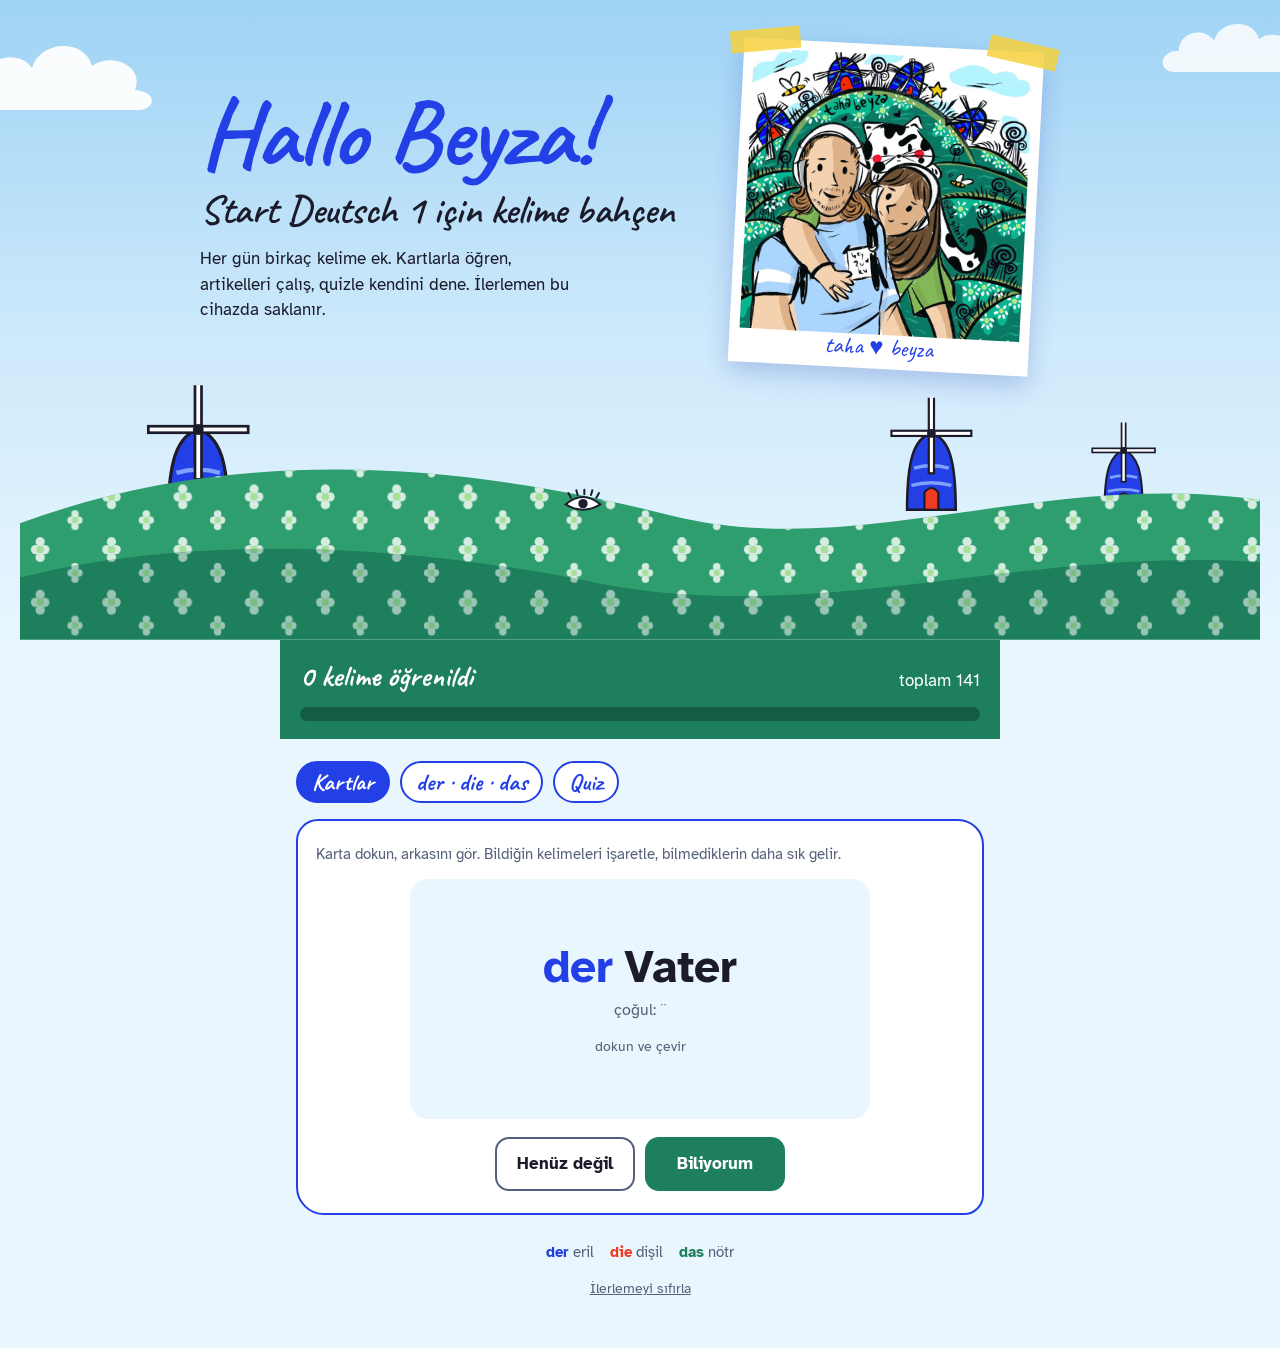
==== beyza-a1.html @ fa921d6c "İlk sürüm" ====
<!DOCTYPE html>
<html lang="tr">
<head>
<meta charset="utf-8">
<meta name="viewport" content="width=device-width, initial-scale=1, viewport-fit=cover">
<title>Beyza'nın A1 Bahçesi</title>
<link rel="preconnect" href="https://fonts.googleapis.com">
<link rel="preconnect" href="https://fonts.gstatic.com" crossorigin>
<link href="https://fonts.googleapis.com/css2?family=Caveat:wght@600;700&family=Atkinson+Hyperlegible:wght@400;700&display=swap" rel="stylesheet">
<style>
:root{
  --cobalt:#2340E6; --cobalt-deep:#1A2FB0; --sky:#CFEAFB; --sky-soft:#EAF6FD;
  --meadow:#1E7F5C; --meadow-dark:#145C42; --mint:#9FE0BC;
  --sun:#F7D23E; --poppy:#EE3B24; --paper:#FFFFFF; --ink:#1B1B2B; --muted:#55607A;
  --der:var(--cobalt); --die:var(--poppy); --das:var(--meadow);
  --hand:"Caveat","Comic Sans MS",cursive;
  --body:"Atkinson Hyperlegible",system-ui,-apple-system,"Segoe UI",sans-serif;
  box-sizing:border-box;
  padding-top:env(safe-area-inset-top,0px);
  padding-bottom:env(safe-area-inset-bottom,0px);
}
@media (prefers-color-scheme: dark){
  :root:not([data-theme="light"]){
    --paper:#141A33; --ink:#F1F3FF; --muted:#A9B2D6; --sky:#24306B; --sky-soft:#1A2350;
    --der:#7C90FF; --die:#FF7A63; --das:#4CC796;
  }
}
:root[data-theme="dark"]{
  --paper:#141A33; --ink:#F1F3FF; --muted:#A9B2D6; --sky:#24306B; --sky-soft:#1A2350;
  --der:#7C90FF; --die:#FF7A63; --das:#4CC796;
}
*,*::before,*::after{box-sizing:inherit}
html{scroll-padding-top:env(safe-area-inset-top,0px)}
body{margin:0;background:var(--sky-soft);color:var(--ink);font-family:var(--body);font-size:17px;line-height:1.5}
button{font:inherit;cursor:pointer}
:focus-visible{outline:3px solid var(--sun);outline-offset:3px;border-radius:8px}

/* ---------- Hero ---------- */
.hero{position:relative;overflow:hidden;background:linear-gradient(180deg,#9FD3F5 0%,var(--sky) 55%,#E8F6FF 100%);padding:28px 20px 0;color:#1B1B2B}
.hero-inner{max-width:880px;margin:0 auto;display:grid;grid-template-columns:1fr;gap:18px;align-items:center;position:relative;z-index:2}
@media (min-width:760px){.hero-inner{grid-template-columns:1.1fr .9fr}}
.hello{font-family:var(--hand);font-weight:700;font-size:clamp(56px,13vw,96px);line-height:.9;margin:0;color:var(--cobalt);letter-spacing:-.5px}
.hello small{display:block;font-size:.42em;color:#1B1B2B;font-weight:600;margin-top:10px;line-height:1.1}
.hero p{max-width:34ch;margin:14px 0 0;font-size:17px}
.frame{position:relative;justify-self:center;width:min(300px,78vw);transform:rotate(3deg);background:#fff;padding:10px 10px 34px;box-shadow:0 10px 24px rgba(26,47,176,.22)}
.frame img{display:block;width:100%;height:auto}
.frame figcaption{position:absolute;left:0;right:0;bottom:4px;text-align:center;font-family:var(--hand);font-size:24px;color:var(--cobalt)}
.tape{position:absolute;width:70px;height:22px;background:rgba(247,210,62,.85);top:-10px;transform:rotate(-8deg)}
.tape.l{left:-14px}.tape.r{right:-14px;transform:rotate(10deg)}
.cloud{position:absolute;z-index:1;fill:#fff}
.eye{position:absolute;z-index:1}
.land{display:block;width:100%;height:auto;margin-top:-10px;position:relative;z-index:1}
.sails{transform-box:fill-box;transform-origin:center;animation:spin 14s linear infinite}
@keyframes spin{to{transform:rotate(360deg)}}
@media (prefers-reduced-motion:reduce){.sails{animation:none}.card-inner{transition:none!important}}

/* ---------- Main ---------- */
main{max-width:720px;margin:0 auto;padding:0 16px 48px}
.progress{background:var(--meadow);color:#fff;margin:0 -16px;padding:14px 20px 18px}
.progress-row{max-width:720px;margin:0 auto;display:flex;justify-content:space-between;align-items:baseline;gap:12px}
.progress strong{font-family:var(--hand);font-size:30px;font-weight:700}
.bar{max-width:720px;margin:8px auto 0;height:14px;background:var(--meadow-dark);border-radius:20px;overflow:hidden}
.bar span{display:block;height:100%;width:0;background:repeating-linear-gradient(90deg,var(--mint) 0 14px,#C9F0DA 14px 20px);border-radius:20px;transition:width .5s}

.tabs{display:flex;gap:10px;margin:22px 0 16px;flex-wrap:wrap}
.tab{border:2.5px solid var(--cobalt);background:var(--paper);color:var(--cobalt);padding:6px 14px;border-radius:999px;font-family:var(--hand);font-size:24px;font-weight:700;line-height:1.1}
.tab[aria-selected="true"]{background:var(--cobalt);color:#fff}

.stage{background:var(--paper);border:2.5px solid var(--cobalt);border-radius:22px 26px 20px 28px;padding:22px 18px;position:relative}
.hint{color:var(--muted);margin:0 0 14px;font-size:15px}

/* flashcard */
.card{perspective:1200px;cursor:pointer;margin:0 auto;max-width:460px}
.card-inner{position:relative;min-height:240px;transition:transform .5s;transform-style:preserve-3d}
.card.flipped .card-inner{transform:rotateY(180deg)}
.face{position:absolute;inset:0;backface-visibility:hidden;-webkit-backface-visibility:hidden;border-radius:18px;padding:22px;display:flex;flex-direction:column;justify-content:center;align-items:center;text-align:center;background:var(--sky-soft)}
.back{transform:rotateY(180deg)}
.word{font-size:clamp(34px,9vw,46px);font-weight:700;line-height:1.1;overflow-wrap:anywhere}
.art{display:inline-block;font-weight:700;margin-right:.25em}
.art.der{color:var(--der)}.art.die{color:var(--die)}.art.das{color:var(--das)}
.plural{color:var(--muted);font-size:16px;margin-top:6px}
.tr{font-family:var(--hand);font-size:40px;font-weight:700;color:var(--cobalt);line-height:1}
.ex{margin-top:12px;font-size:17px;max-width:32ch}
.speak{margin-top:14px;border:2px solid var(--cobalt);background:transparent;color:var(--cobalt);border-radius:999px;padding:6px 14px;font-size:15px}
.flip-hint{margin-top:14px;color:var(--muted);font-size:14px}

.actions{display:flex;gap:10px;justify-content:center;margin-top:18px;flex-wrap:wrap}
.btn{border:none;border-radius:14px;padding:12px 20px;font-weight:700;font-size:17px;min-width:140px}
.btn.yes{background:var(--meadow);color:#fff}
.btn.no{background:var(--paper);color:var(--ink);border:2px solid var(--muted)}
.btn.next{background:var(--cobalt);color:#fff}

/* artikel */
.art-word{text-align:center;font-size:clamp(36px,10vw,52px);font-weight:700;margin:18px 0 6px;overflow-wrap:anywhere}
.art-tr{text-align:center;color:var(--muted);margin:0 0 18px}
.art-btns{display:grid;grid-template-columns:repeat(3,1fr);gap:10px;max-width:420px;margin:0 auto}
.art-btn{border:none;border-radius:16px;padding:16px 0;color:#fff;font-family:var(--hand);font-size:34px;font-weight:700;line-height:1}
.art-btn.der{background:var(--cobalt)}.art-btn.die{background:var(--poppy)}.art-btn.das{background:var(--meadow)}
.art-btn[disabled]{opacity:.35;cursor:default}
.art-btn.correct{opacity:1;outline:4px solid var(--sun)}

/* quiz */
.opts{display:grid;gap:10px;max-width:460px;margin:0 auto}
.opt{text-align:left;background:var(--sky-soft);border:2px solid transparent;border-radius:14px;padding:13px 16px;color:var(--ink);font-size:18px}
.opt.right{border-color:var(--meadow);background:#DDF5E8;color:#145C42}
.opt.wrong{border-color:var(--poppy);background:#FDE3DE;color:#8A1E10}

/* cat */
.cat-row{display:flex;align-items:flex-end;gap:10px;justify-content:center;margin-top:16px;min-height:72px}
.cat{width:70px;height:70px;flex:none}
.bubble{background:var(--paper);border:2px solid var(--ink);border-radius:16px 16px 16px 4px;padding:6px 12px;font-family:var(--hand);font-size:24px;font-weight:700;line-height:1.1;max-width:260px}
.streak{position:absolute;top:12px;right:16px;font-family:var(--hand);font-size:22px;color:var(--cobalt);font-weight:700}

.legend{display:flex;gap:16px;justify-content:center;margin-top:26px;font-size:15px;color:var(--muted);flex-wrap:wrap}
.legend b.der{color:var(--der)}.legend b.die{color:var(--die)}.legend b.das{color:var(--das)}
.reset{display:block;margin:14px auto 0;background:none;border:none;color:var(--muted);text-decoration:underline;font-size:14px}
</style>
</head>
<body>

<svg width="0" height="0" style="position:absolute" aria-hidden="true">
  <defs>
    <pattern id="daisies" width="46" height="34" patternUnits="userSpaceOnUse">
      <g fill="#fff"><circle cx="10" cy="10" r="3"/><circle cx="16" cy="10" r="3"/><circle cx="13" cy="5" r="3"/><circle cx="13" cy="15" r="3"/></g>
      <circle cx="13" cy="10" r="2.4" fill="#C5EFA0"/>
      <g fill="#fff"><circle cx="33" cy="25" r="2.4"/><circle cx="38" cy="25" r="2.4"/><circle cx="35.5" cy="21" r="2.4"/><circle cx="35.5" cy="29" r="2.4"/></g>
      <circle cx="35.5" cy="25" r="2" fill="#C5EFA0"/>
    </pattern>
    <symbol id="mill" viewBox="0 0 100 130">
      <path d="M22 128 C22 70 30 46 50 40 C70 46 78 70 78 128 Z" fill="#2340E6" stroke="#1B1B2B" stroke-width="3"/>
      <path d="M30 80 Q50 74 70 80 M27 100 Q50 94 73 100" stroke="#7FA0FF" stroke-width="4" fill="none"/>
      <path d="M42 128 V108 Q50 98 58 108 V128 Z" fill="#EE3B24" stroke="#1B1B2B" stroke-width="2.5"/>
      <g class="sails">
        <rect x="47" y="-6" width="6" height="92" fill="#fff" stroke="#1B1B2B" stroke-width="2.5"/>
        <rect x="4" y="37" width="92" height="6" fill="#fff" stroke="#1B1B2B" stroke-width="2.5"/>
        <circle cx="50" cy="40" r="5" fill="#1B1B2B"/>
      </g>
    </symbol>
    <symbol id="eyeSym" viewBox="0 0 60 36">
      <path d="M4 20 Q30 -2 56 20 Q30 36 4 20Z" fill="#fff" stroke="#1B1B2B" stroke-width="3"/>
      <circle cx="30" cy="19" r="7" fill="#1B1B2B"/>
      <path d="M12 10 L8 3 M22 6 L20 -1 M32 5 V-2 M42 6 L44 -1 M50 10 L54 3" stroke="#1B1B2B" stroke-width="3" stroke-linecap="round"/>
    </symbol>
  </defs>
</svg>

<header class="hero">
  <svg class="cloud" viewBox="0 0 200 90" style="width:200px;top:30px;left:-40px;opacity:.95" aria-hidden="true"><path d="M20 80 C-5 80 0 50 25 52 C25 25 60 20 72 38 C80 10 125 8 132 36 C150 22 185 35 175 60 C200 62 195 82 175 80Z"/></svg>
  <svg class="cloud" viewBox="0 0 200 90" style="width:150px;top:12px;right:-30px;opacity:.85" aria-hidden="true"><path d="M20 80 C-5 80 0 50 25 52 C25 25 60 20 72 38 C80 10 125 8 132 36 C150 22 185 35 175 60 C200 62 195 82 175 80Z"/></svg>
  <svg class="eye" style="width:40px;bottom:62px;left:44%;z-index:3" aria-hidden="true"><use href="#eyeSym"/></svg>

  <div class="hero-inner">
    <div>
      <h1 class="hello">Hallo Beyza!<small>Start Deutsch 1 için kelime bahçen</small></h1>
      <p>Her gün birkaç kelime ek. Kartlarla öğren, artikelleri çalış, quizle kendini dene. İlerlemen bu cihazda saklanır.</p>
    </div>
    <figure class="frame">
      <span class="tape l"></span><span class="tape r"></span>
      <img src="[data-uri]" alt="Beyza'nın çizdiği taha ve beyza illüstrasyonu" width="720" height="720">
      <figcaption>taha ♥ beyza</figcaption>
    </figure>
  </div>

  <svg class="land" viewBox="0 0 800 170" preserveAspectRatio="xMidYMax slice" aria-hidden="true">
    <use href="#mill" x="80" y="6" width="70" height="92"/>
    <use href="#mill" x="560" y="14" width="56" height="74"/>
    <use href="#mill" x="690" y="30" width="44" height="58"/>
    <path d="M0 95 C150 40 300 60 420 90 C540 120 660 60 800 80 V170 H0Z" fill="#2E9E6E"/>
    <path d="M0 95 C150 40 300 60 420 90 C540 120 660 60 800 80 V170 H0Z" fill="url(#daisies)" opacity=".8"/>
    <path d="M0 130 C120 100 260 110 380 135 C520 160 650 110 800 120 V170 H0Z" fill="#1E7F5C"/>
    <path d="M0 130 C120 100 260 110 380 135 C520 160 650 110 800 120 V170 H0Z" fill="url(#daisies)" opacity=".55"/>
  </svg>
</header>

<main>
  <section class="progress" aria-label="İlerleme">
    <div class="progress-row">
      <strong id="progText">0 kelime</strong>
      <span id="progTotal"></span>
    </div>
    <div class="bar"><span id="progBar"></span></div>
  </section>

  <nav class="tabs" role="tablist">
    <button class="tab" role="tab" aria-selected="true" data-mode="cards">Kartlar</button>
    <button class="tab" role="tab" aria-selected="false" data-mode="artikel">der · die · das</button>
    <button class="tab" role="tab" aria-selected="false" data-mode="quiz">Quiz</button>
  </nav>

  <section class="stage" id="stage" aria-live="polite"></section>

  <div class="legend">
    <span><b class="der">der</b> eril</span>
    <span><b class="die">die</b> dişil</span>
    <span><b class="das">das</b> nötr</span>
  </div>
  <button class="reset" id="reset">İlerlemeyi sıfırla</button>
</main>

<script>
/* [artikel, kelime, çoğul, türkçe, örnek, tür]  — tür: n=isim v=fiil a=sıfat x=diğer */
const DATA = [
["die","Adresse","-n","adres","Können Sie mir seine Adresse sagen?","n"],
["der","Apfel","¨","elma","Ein Pfund Äpfel, bitte.","n"],
["die","Arbeit","-en","iş","Mein Bruder sucht Arbeit.","n"],
["der","Arzt","¨-e","doktor","Morgen habe ich einen Termin beim Arzt.","n"],
["das","Auge","-n","göz","Er hat blaue Augen.","n"],
["der","Ausweis","-e","kimlik kartı","Hier ist mein Ausweis.","n"],
["das","Auto","-s","araba","Er kommt mit dem Auto.","n"],
["die","Bäckerei","-en","fırın","Ich geh mal schnell zur Bäckerei.","n"],
["der","Bahnhof","¨-e","tren istasyonu","Komme ich hier zum Bahnhof?","n"],
["die","Bank","-en","banka","Die Bank schließt schon um vier Uhr.","n"],
["der","Baum","¨-e","ağaç","Vorsicht, fahr nicht an den Baum!","n"],
["das","Bett","-en","yatak","Wir brauchen noch ein Kinderbett.","n"],
["das","Bild","-er","resim","Hast du ein Bild von deinem Sohn?","n"],
["die","Blume","-n","çiçek","Gefallen dir die Blumen?","n"],
["der","Brief","-e","mektup","Haben Sie einen Brief für mich?","n"],
["das","Brot","-e","ekmek","Haben Sie auch Weißbrot?","n"],
["der","Bruder","¨","erkek kardeş","Sein Bruder arbeitet auch hier.","n"],
["das","Buch","¨-er","kitap","Gute Bücher sind oft sehr teuer.","n"],
["der","Bus","-se","otobüs","Wann kommt der nächste Bus?","n"],
["die","Ecke","-n","köşe","An der nächsten Ecke links.","n"],
["das","Ei","-er","yumurta","Möchtest du ein Ei zum Frühstück?","n"],
["die","Fahrkarte","-n","bilet","Hast du schon eine Fahrkarte?","n"],
["das","Fahrrad","¨-er","bisiklet","Fährst du mit dem Fahrrad?","n"],
["die","Familie","-n","aile","Meine Familie lebt in Spanien.","n"],
["die","Farbe","-n","renk","Die Farbe gefällt mir gut.","n"],
["der","Fehler","-","hata","Diesen Fehler mache ich immer.","n"],
["der","Film","-e","film","Ich möchte gern diesen Film sehen.","n"],
["die","Flasche","-n","şişe","Eine Flasche Wasser, bitte.","n"],
["das","Fleisch","","et","Fleisch mag ich nicht.","n"],
["der","Flughafen","¨","havalimanı","Kannst du mich zum Flughafen bringen?","n"],
["das","Formular","-e","form","Sie müssen dieses Formular ausfüllen.","n"],
["die","Frage","-n","soru","Ich habe eine Frage.","n"],
["der","Freund","-e","arkadaş","Das ist ein Freund von mir.","n"],
["das","Frühstück","","kahvaltı","Möchtest du ein Ei zum Frühstück?","n"],
["der","Garten","¨","bahçe","Wir haben leider keinen Garten.","n"],
["der","Gast","¨-e","misafir","Am Wochenende haben wir Gäste.","n"],
["der","Geburtstag","-e","doğum günü","Herzlichen Glückwunsch zum Geburtstag!","n"],
["das","Geld","","para","Hast du noch Geld?","n"],
["das","Gemüse","","sebze","Gemüse brauchen wir auch noch.","n"],
["das","Geschenk","-e","hediye","Danke für das schöne Geschenk.","n"],
["das","Glas","¨-er","bardak","Bitte noch ein Glas Wasser!","n"],
["das","Haar","-e","saç","Sie hat lange Haare.","n"],
["die","Hand","¨-e","el","Er gibt mir die Hand.","n"],
["das","Handy","-s","cep telefonu","Bitte die Handys ausmachen!","n"],
["das","Haus","¨-er","ev","Ich gehe jetzt nach Hause.","n"],
["der","Herd","-e","ocak","In der neuen Küche fehlt noch der Herd.","n"],
["das","Hotel","-s","otel","Wir sind in einem Hotel am Meer.","n"],
["der","Hund","-e","köpek","Der Hund ist noch jung.","n"],
["die","Jacke","-n","ceket","Zieh dir eine Jacke an. Es ist kalt.","n"],
["der","Kaffee","","kahve","Zum Frühstück trinke ich immer Kaffee.","n"],
["die","Kartoffel","-n","patates","Für Pommes frites braucht man Kartoffeln.","n"],
["die","Kasse","-n","kasa","Zahlen Sie bitte an der Kasse.","n"],
["das","Kind","-er","çocuk","Wie viele Kinder haben Sie?","n"],
["das","Kino","-s","sinema","Wir gehen heute ins Kino.","n"],
["der","Koffer","-","bavul","Ist das Ihr Koffer?","n"],
["der","Kopf","¨-e","baş","Mein Kopf tut weh!","n"],
["die","Küche","-n","mutfak","Der neue Herd kommt in die Küche.","n"],
["der","Kuchen","-","kek, pasta","Ich nehme ein Stück Kuchen.","n"],
["der","Kühlschrank","¨-e","buzdolabı","Die Milch steht im Kühlschrank.","n"],
["das","Land","¨-er","ülke","Italien ist ein schönes Land.","n"],
["der","Lehrer","-","öğretmen","Unser Lehrer heißt Herr Müller.","n"],
["das","Licht","-er","ışık","Mach bitte das Licht an!","n"],
["das","Lied","-er","şarkı","Welches ist dein Lieblingslied?","n"],
["das","Mädchen","-","kız çocuğu","Junge oder Mädchen?","n"],
["das","Meer","-e","deniz","Wir machen Urlaub am Meer.","n"],
["die","Miete","-n","kira","Die Miete für diese Wohnung ist 600 Euro.","n"],
["die","Milch","","süt","Trinken Sie den Kaffee mit Milch?","n"],
["die","Mutter","¨","anne","Meine Mutter heißt Eva.","n"],
["der","Name","-n","isim","Mein Name ist Thomas Schmidt.","n"],
["das","Obst","","meyve","Im Sommer ist das Obst billig.","n"],
["der","Pass","¨-e","pasaport","Im Hotel brauchst du deinen Pass.","n"],
["die","Polizei","","polis","Holen Sie die Polizei!","n"],
["die","Post","","postane","Wo ist die Post, bitte?","n"],
["die","Rechnung","-en","hesap, fatura","Die Rechnung, bitte.","n"],
["der","Regen","","yağmur","Bei diesem Regen gehe ich nicht raus.","n"],
["die","Reise","-n","seyahat","Wir machen eine Reise nach Österreich.","n"],
["der","Schlüssel","-","anahtar","Ich gebe Ihnen den Zimmerschlüssel.","n"],
["der","Schrank","¨-e","dolap","Die Gläser stehen im Schrank.","n"],
["der","Schuh","-e","ayakkabı","Zieh die Schuhe aus!","n"],
["die","Schule","-n","okul","Meine Tochter geht schon in die Schule.","n"],
["die","Schwester","-n","kız kardeş","Meine Schwester kommt am Dienstag.","n"],
["die","Sonne","","güneş","Die Sonne scheint.","n"],
["die","Sprache","-n","dil","Welche Sprachen sprichst du?","n"],
["die","Stadt","¨-e","şehir","Heidelberg ist eine alte Stadt.","n"],
["die","Straße","-n","cadde, sokak","In welcher Straße wohnen Sie?","n"],
["die","Stunde","-n","saat (süre)","Ich bin in einer Stunde zurück.","n"],
["die","Tasche","-n","çanta","Die Schlüssel sind in der Tasche.","n"],
["der","Tee","","çay","Ich trinke morgens immer Tee.","n"],
["der","Termin","-e","randevu","Am besten machen wir sofort einen Termin.","n"],
["der","Tisch","-e","masa","Die Fotos liegen auf dem Tisch.","n"],
["die","Tochter","¨","kız evlat","Das ist meine Tochter Katharina.","n"],
["die","Uhr","-en","saat","Es ist vier Uhr.","n"],
["der","Urlaub","-e","tatil","Ich nehme im September Urlaub.","n"],
["der","Vater","¨","baba","Mein Vater ist Arbeiter.","n"],
["das","Wasser","","su","Ein Glas Wasser, bitte.","n"],
["das","Wetter","","hava durumu","Wir hatten schlechtes Wetter.","n"],
["die","Wohnung","-en","daire, ev","Die Wohnung hat drei Zimmer.","n"],
["das","Wort","¨-er","kelime","Ich kenne das Wort nicht.","n"],
["die","Zeitung","-en","gazete","Ich lese gern Zeitung.","n"],
["das","Zimmer","-","oda","Das Zimmer ist groß.","n"],
["der","Zug","¨-e","tren","Ich fahre gern mit dem Zug.","n"],
["","abholen","","(birini) almak","Wir müssen noch meinen Bruder abholen.","v"],
["","anrufen","","telefon etmek","Kann man Sie anrufen?","v"],
["","arbeiten","","çalışmak","Wo arbeiten Sie?","v"],
["","aufstehen","","kalkmak","Ich muss immer um vier Uhr aufstehen.","v"],
["","bezahlen","","ödemek","Wo muss ich bezahlen?","v"],
["","bleiben","","kalmak","Ich bleibe heute zu Hause.","v"],
["","brauchen","","ihtiyacı olmak","Brauchst du die Zeitung noch?","v"],
["","einkaufen","","alışveriş yapmak","Ich muss noch für morgen einkaufen.","v"],
["","essen","","yemek yemek","Was gibt es zu essen?","v"],
["","fahren","","(araçla) gitmek","Ich fahre mit dem Auto zur Arbeit.","v"],
["","fragen","","sormak","Er möchte Sie etwas fragen.","v"],
["","gehen","","gitmek","Ich muss zum Arzt gehen.","v"],
["","helfen","","yardım etmek","Können Sie mir helfen, bitte?","v"],
["","kaufen","","satın almak","Tim kauft sich ein neues Auto.","v"],
["","kochen","","yemek pişirmek","Herr Georgi kann gut kochen.","v"],
["","lernen","","öğrenmek","Wie lange lernen Sie schon Deutsch?","v"],
["","lesen","","okumak","Ich lese ein Buch.","v"],
["","schlafen","","uyumak","Ich schlafe meistens acht Stunden.","v"],
["","schreiben","","yazmak","Er schreibt jeden Tag viele E-Mails.","v"],
["","sprechen","","konuşmak","Kann ich mit Herrn Klein sprechen?","v"],
["","trinken","","içmek","Möchtest du etwas trinken?","v"],
["","verstehen","","anlamak","Können Sie mich verstehen?","v"],
["","wohnen","","oturmak, yaşamak","Ich wohne in München.","v"],
["","alt","","yaşlı, eski","Mein Auto ist schon sehr alt.","a"],
["","billig","","ucuz","Die Jacke kostet nur 10 Euro! Die ist aber billig!","a"],
["","teuer","","pahalı","Das ist mir zu teuer.","a"],
["","groß","","büyük","Frankfurt ist eine große Stadt.","a"],
["","klein","","küçük","Eltville ist eine kleine Stadt am Rhein.","a"],
["","schnell","","hızlı","Er fährt schnell.","a"],
["","müde","","yorgun","Ich bin müde. Ich gehe schlafen.","a"],
["","krank","","hasta","Ich kann heute nicht kommen, ich bin krank.","a"],
["","leicht","","kolay, hafif","Der Koffer ist leicht.","a"],
["","schwer","","zor, ağır","Ist Ihr Gepäck sehr schwer?","a"],
["","neu","","yeni","Wir haben eine neue Wohnung.","a"],
["","gestern","","dün","Gestern war ich krank.","x"],
["","heute","","bugün","Heute ist ein schöner Tag.","x"],
["","morgen","","yarın","Morgen beginnt die Schule um 10 Uhr.","x"],
["","immer","","her zaman","Frau Bast kommt immer zu spät.","x"],
["","leider","","maalesef","Leider kann ich nicht kommen.","x"],
["","vielleicht","","belki","Ich komme vielleicht mit dem Bus.","x"]
].map((r,i)=>({id:i,art:r[0],w:r[1],pl:r[2],tr:r[3],ex:r[4],type:r[5]}));

const NOUNS = DATA.filter(d=>d.art);
const KEY = "beyza-a1-v1";
let state = load();

function load(){
  try{ const s = JSON.parse(localStorage.getItem(KEY)); if(s && s.known) return s; }catch(e){}
  return {known:[], seen:{}, best:0};
}
function save(){ try{ localStorage.setItem(KEY, JSON.stringify(state)); }catch(e){} }

const $ = s => document.querySelector(s);
const stage = $("#stage");
const pick = arr => arr[Math.floor(Math.random()*arr.length)];
const shuffle = a => { a = a.slice(); for(let i=a.length-1;i>0;i--){const j=Math.floor(Math.random()*(i+1));[a[i],a[j]]=[a[j],a[i]];} return a; };
const esc = s => s.replace(/[&<>"]/g,c=>({"&":"&amp;","<":"&lt;",">":"&gt;",'"':"&quot;"}[c]));

function renderProgress(){
  const n = state.known.length, t = DATA.length;
  $("#progText").textContent = n + (n===1?" kelime öğrenildi":" kelime öğrenildi");
  $("#progTotal").textContent = "toplam " + t;
  $("#progBar").style.width = (n/t*100)+"%";
}

/* Bilinmeyenler öncelikli; az görülenler daha sık */
function nextWord(pool){
  const unknown = pool.filter(d=>!state.known.includes(d.id));
  const src = unknown.length ? unknown : pool;
  const weighted = src.map(d=>({d, w:1/(1+(state.seen[d.id]||0))}));
  let r = Math.random()*weighted.reduce((s,x)=>s+x.w,0);
  for(const x of weighted){ r-=x.w; if(r<=0) return x.d; }
  return src[0];
}

let deVoice = null;
function loadVoice(){ if(!("speechSynthesis" in window)) return; deVoice = speechSynthesis.getVoices().find(v=>v.lang && v.lang.startsWith("de")) || null; }
if("speechSynthesis" in window){ loadVoice(); speechSynthesis.onvoiceschanged = loadVoice; }
function say(text){
  if(!("speechSynthesis" in window)) return;
  speechSynthesis.cancel();
  const u = new SpeechSynthesisUtterance(text); u.lang="de-DE"; u.rate=.9; if(deVoice) u.voice=deVoice;
  speechSynthesis.speak(u);
}

const CAT = `<svg class="cat" viewBox="0 0 80 80" aria-hidden="true">
<path d="M14 30 L16 8 L32 20 Q40 17 48 20 L64 8 L66 30 Q72 44 66 58 Q56 72 40 72 Q24 72 14 58 Q8 44 14 30Z" fill="#fff" stroke="#1B1B2B" stroke-width="3"/>
<path d="M18 26 Q24 20 30 26 Q26 34 18 32Z M52 44 Q60 40 64 48 Q58 54 52 50Z M34 14 Q40 12 42 18 Q36 20 34 14Z" fill="#1B1B2B"/>
<circle cx="30" cy="42" r="3.5" fill="#1B1B2B"/><circle cx="50" cy="42" r="3.5" fill="#1B1B2B"/>
<circle cx="23" cy="52" r="5" fill="#EE3B24"/><circle cx="57" cy="52" r="5" fill="#EE3B24"/>
<path d="M36 52 Q40 56 44 52" stroke="#1B1B2B" stroke-width="2.5" fill="none" stroke-linecap="round"/>
<path d="M8 46 H20 M8 52 L20 50 M60 46 H72 M60 50 L72 52" stroke="#1B1B2B" stroke-width="1.8"/></svg>`;
const catSays = msg => `<div class="cat-row">${CAT}<div class="bubble">${msg}</div></div>`;
const PRAISE = ["Super!","Toll!","Sehr gut!","Prima!","Weiter so!"];

function wordHTML(d){
  return d.art ? `<span class="art ${d.art}">${d.art}</span>${esc(d.w)}` : esc(d.w);
}
function speakText(d){ return (d.art? d.art+" ":"") + d.w; }

/* ---------- Kartlar ---------- */
function cards(){
  const d = nextWord(DATA);
  state.seen[d.id]=(state.seen[d.id]||0)+1; save();
  stage.innerHTML = `
    <p class="hint">Karta dokun, arkasını gör. Bildiğin kelimeleri işaretle, bilmediklerin daha sık gelir.</p>
    <div class="card" id="card" role="button" tabindex="0" aria-label="Kartı çevir">
      <div class="card-inner">
        <div class="face front">
          <div class="word">${wordHTML(d)}</div>
          ${d.pl?`<div class="plural">çoğul: ${esc(d.pl)}</div>`:""}
          <div class="flip-hint">dokun ve çevir</div>
        </div>
        <div class="face back">
          <div class="tr">${esc(d.tr)}</div>
          <div class="ex">${esc(d.ex)}</div>
          <button class="speak" data-say="ex">🔊 Cümleyi dinle</button>
        </div>
      </div>
    </div>
    <div class="actions">
      <button class="btn no" id="no">Henüz değil</button>
      <button class="btn yes" id="yes">Biliyorum</button>
    </div>`;
  const card = $("#card");
  const flip = () => { card.classList.toggle("flipped"); if(card.classList.contains("flipped")) say(speakText(d)); };
  card.addEventListener("click", e => { if(e.target.closest(".speak")) return; flip(); });
  card.addEventListener("keydown", e => { if(e.key==="Enter"||e.key===" "){ e.preventDefault(); flip(); } });
  stage.querySelector(".speak").addEventListener("click", e => { e.stopPropagation(); say(d.ex); });
  $("#yes").onclick = () => { if(!state.known.includes(d.id)) state.known.push(d.id); save(); renderProgress(); cards(); };
  $("#no").onclick = () => { state.known = state.known.filter(x=>x!==d.id); save(); renderProgress(); cards(); };
}

/* ---------- der · die · das ---------- */
let streak = 0;
function artikel(){
  const d = nextWord(NOUNS);
  stage.innerHTML = `
    <span class="streak" title="Seri">seri ${streak} · en iyi ${state.best}</span>
    <p class="hint">Doğru artikeli seç.</p>
    <div class="art-word">${esc(d.w)}</div>
    <p class="art-tr">${esc(d.tr)}</p>
    <div class="art-btns">
      <button class="art-btn der" data-a="der">der</button>
      <button class="art-btn die" data-a="die">die</button>
      <button class="art-btn das" data-a="das">das</button>
    </div>
    <div id="fb"></div>`;
  stage.querySelectorAll(".art-btn").forEach(b => b.onclick = () => {
    const ok = b.dataset.a === d.art;
    state.seen[d.id]=(state.seen[d.id]||0)+1;
    stage.querySelectorAll(".art-btn").forEach(x => { x.disabled = true; if(x.dataset.a===d.art) x.classList.add("correct"); });
    if(ok){ streak++; if(streak>state.best) state.best=streak; } else streak=0;
    save();
    say(d.art+" "+d.w);
    $("#fb").innerHTML = catSays(ok ? pick(PRAISE) : `Fast! Es heißt <span class="art ${d.art}">${d.art}</span> ${esc(d.w)}.`) +
      `<div class="actions"><button class="btn next" id="nx">Sıradaki</button></div>`;
    stage.querySelector(".streak").textContent = `seri ${streak} · en iyi ${state.best}`;
    $("#nx").focus(); $("#nx").onclick = artikel;
  });
}

/* ---------- Quiz ---------- */
function quiz(){
  const d = nextWord(DATA);
  const sameType = DATA.filter(x=>x.type===d.type && x.id!==d.id && x.tr!==d.tr);
  const opts = shuffle([d, ...shuffle(sameType).slice(0,3)]);
  stage.innerHTML = `
    <p class="hint">Bu kelimenin anlamı ne?</p>
    <div class="art-word">${wordHTML(d)}</div>
    <div style="text-align:center;margin-bottom:16px"><button class="speak" id="sp">🔊 Dinle</button></div>
    <div class="opts">${opts.map(o=>`<button class="opt" data-id="${o.id}">${esc(o.tr)}</button>`).join("")}</div>
    <div id="fb"></div>`;
  $("#sp").onclick = () => say(speakText(d));
  stage.querySelectorAll(".opt").forEach(b => b.onclick = () => {
    const ok = +b.dataset.id === d.id;
    state.seen[d.id]=(state.seen[d.id]||0)+1;
    if(ok && !state.known.includes(d.id)) state.known.push(d.id);
    save(); renderProgress();
    stage.querySelectorAll(".opt").forEach(x => { x.disabled = true; if(+x.dataset.id===d.id) x.classList.add("right"); });
    if(!ok) b.classList.add("wrong");
    $("#fb").innerHTML = catSays(ok ? pick(PRAISE) : "Nicht schlimm! Nochmal.") +
      `<p class="ex" style="text-align:center;margin:10px auto 0">${esc(d.ex)}</p>` +
      `<div class="actions"><button class="btn next" id="nx">Sıradaki</button></div>`;
    $("#nx").focus(); $("#nx").onclick = quiz;
  });
}

const MODES = {cards, artikel, quiz};
document.querySelectorAll(".tab").forEach(t => t.onclick = () => {
  document.querySelectorAll(".tab").forEach(x => x.setAttribute("aria-selected", x===t));
  MODES[t.dataset.mode]();
});
$("#reset").onclick = () => {
  if(confirm("Tüm ilerleme silinsin mi?")){ state = {known:[], seen:{}, best:0}; streak=0; save(); renderProgress(); cards();
    document.querySelectorAll(".tab").forEach(x => x.setAttribute("aria-selected", x.dataset.mode==="cards")); }
};

renderProgress();
cards();
</script>
</body>
</html>
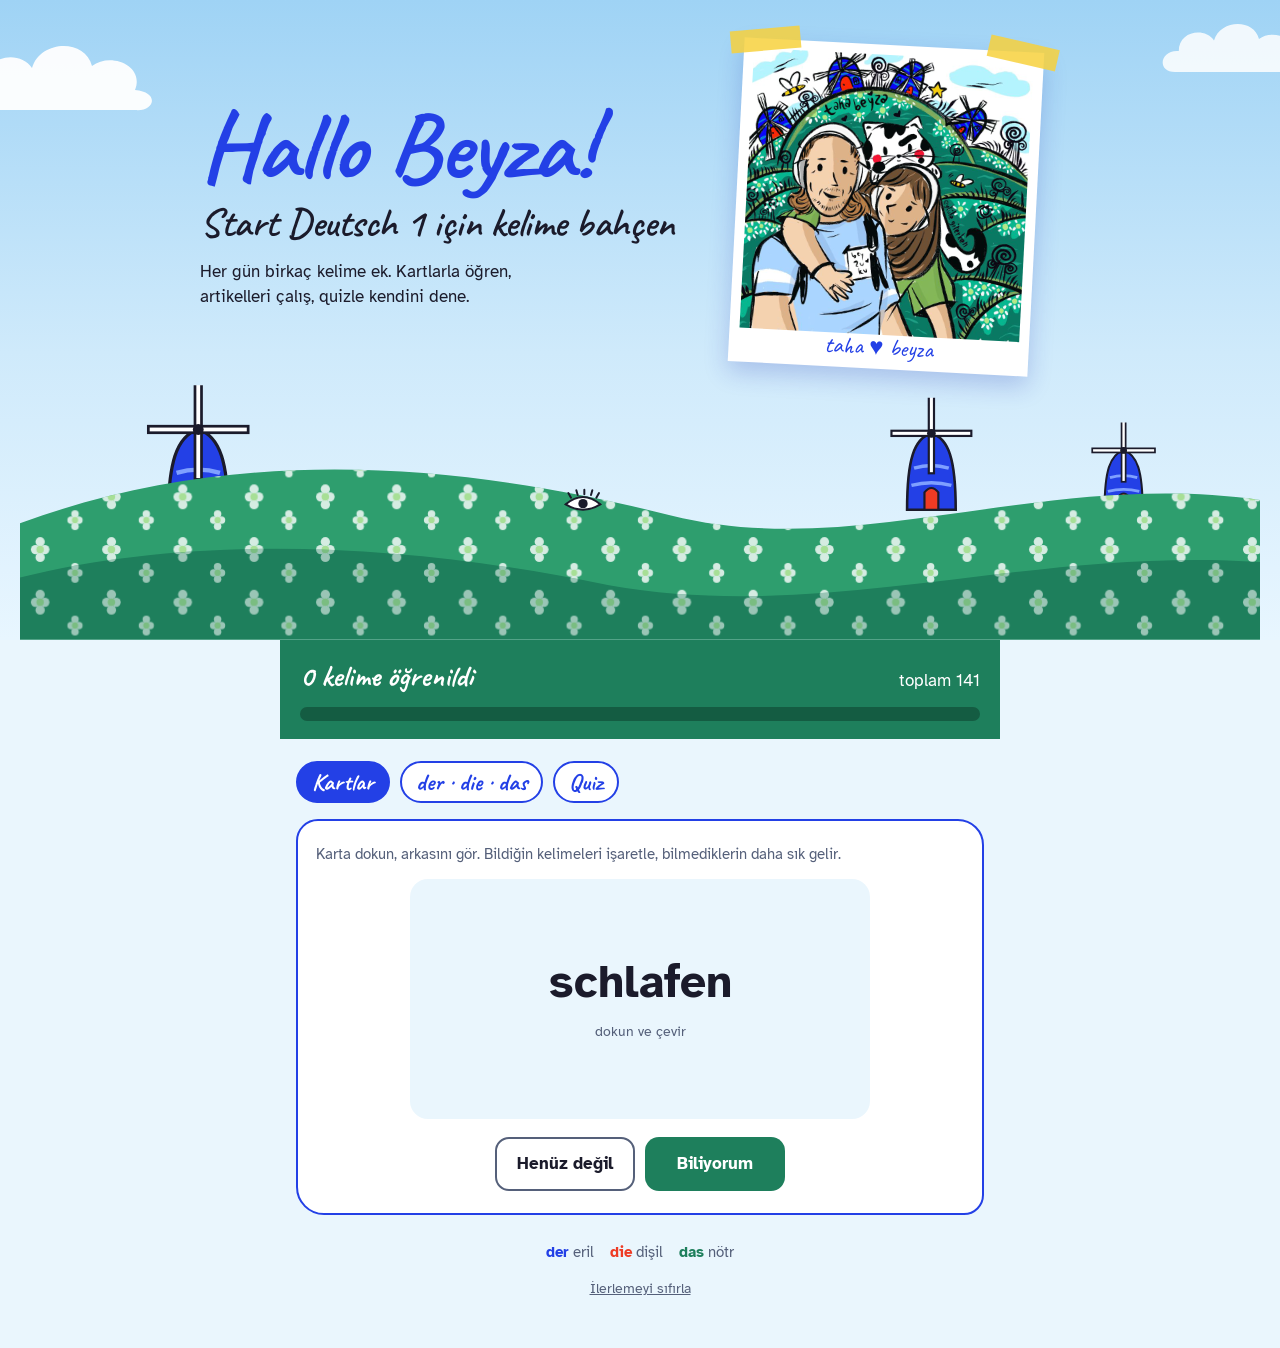
==== commit ac1b0e86: "dua ekleme" ====
--- a/beyza-a1.html
+++ b/beyza-a1.html
@@ -152,7 +152,7 @@
   <div class="hero-inner">
     <div>
       <h1 class="hello">Hallo Beyza!<small>Start Deutsch 1 için kelime bahçen</small></h1>
-      <p>Her gün birkaç kelime ek. Kartlarla öğren, artikelleri çalış, quizle kendini dene. İlerlemen bu cihazda saklanır.</p>
+      <p>Her gün birkaç kelime ek. Kartlarla öğren, artikelleri çalış, quizle kendini dene.</p>
     </div>
     <figure class="frame">
       <span class="tape l"></span><span class="tape r"></span>
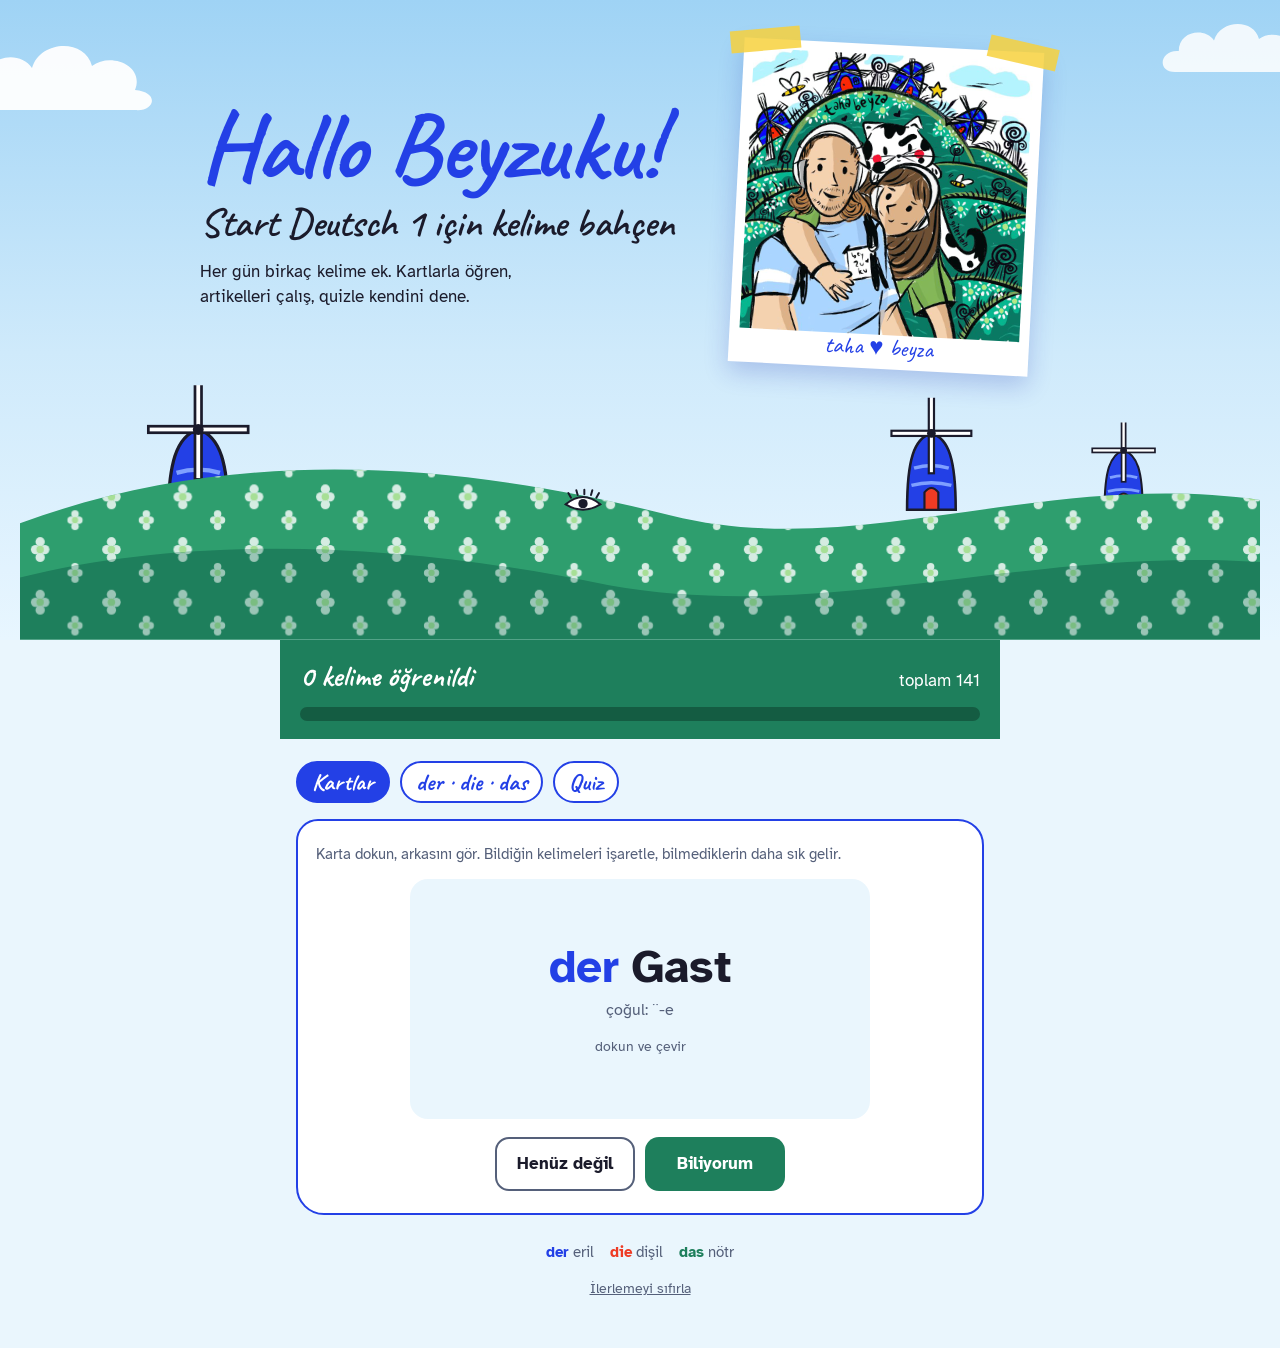
==== commit 354c929e: "isim degisiklik" ====
--- a/beyza-a1.html
+++ b/beyza-a1.html
@@ -151,7 +151,7 @@
 
   <div class="hero-inner">
     <div>
-      <h1 class="hello">Hallo Beyza!<small>Start Deutsch 1 için kelime bahçen</small></h1>
+      <h1 class="hello">Hallo Beyzuku!<small>Start Deutsch 1 için kelime bahçen</small></h1>
       <p>Her gün birkaç kelime ek. Kartlarla öğren, artikelleri çalış, quizle kendini dene.</p>
     </div>
     <figure class="frame">
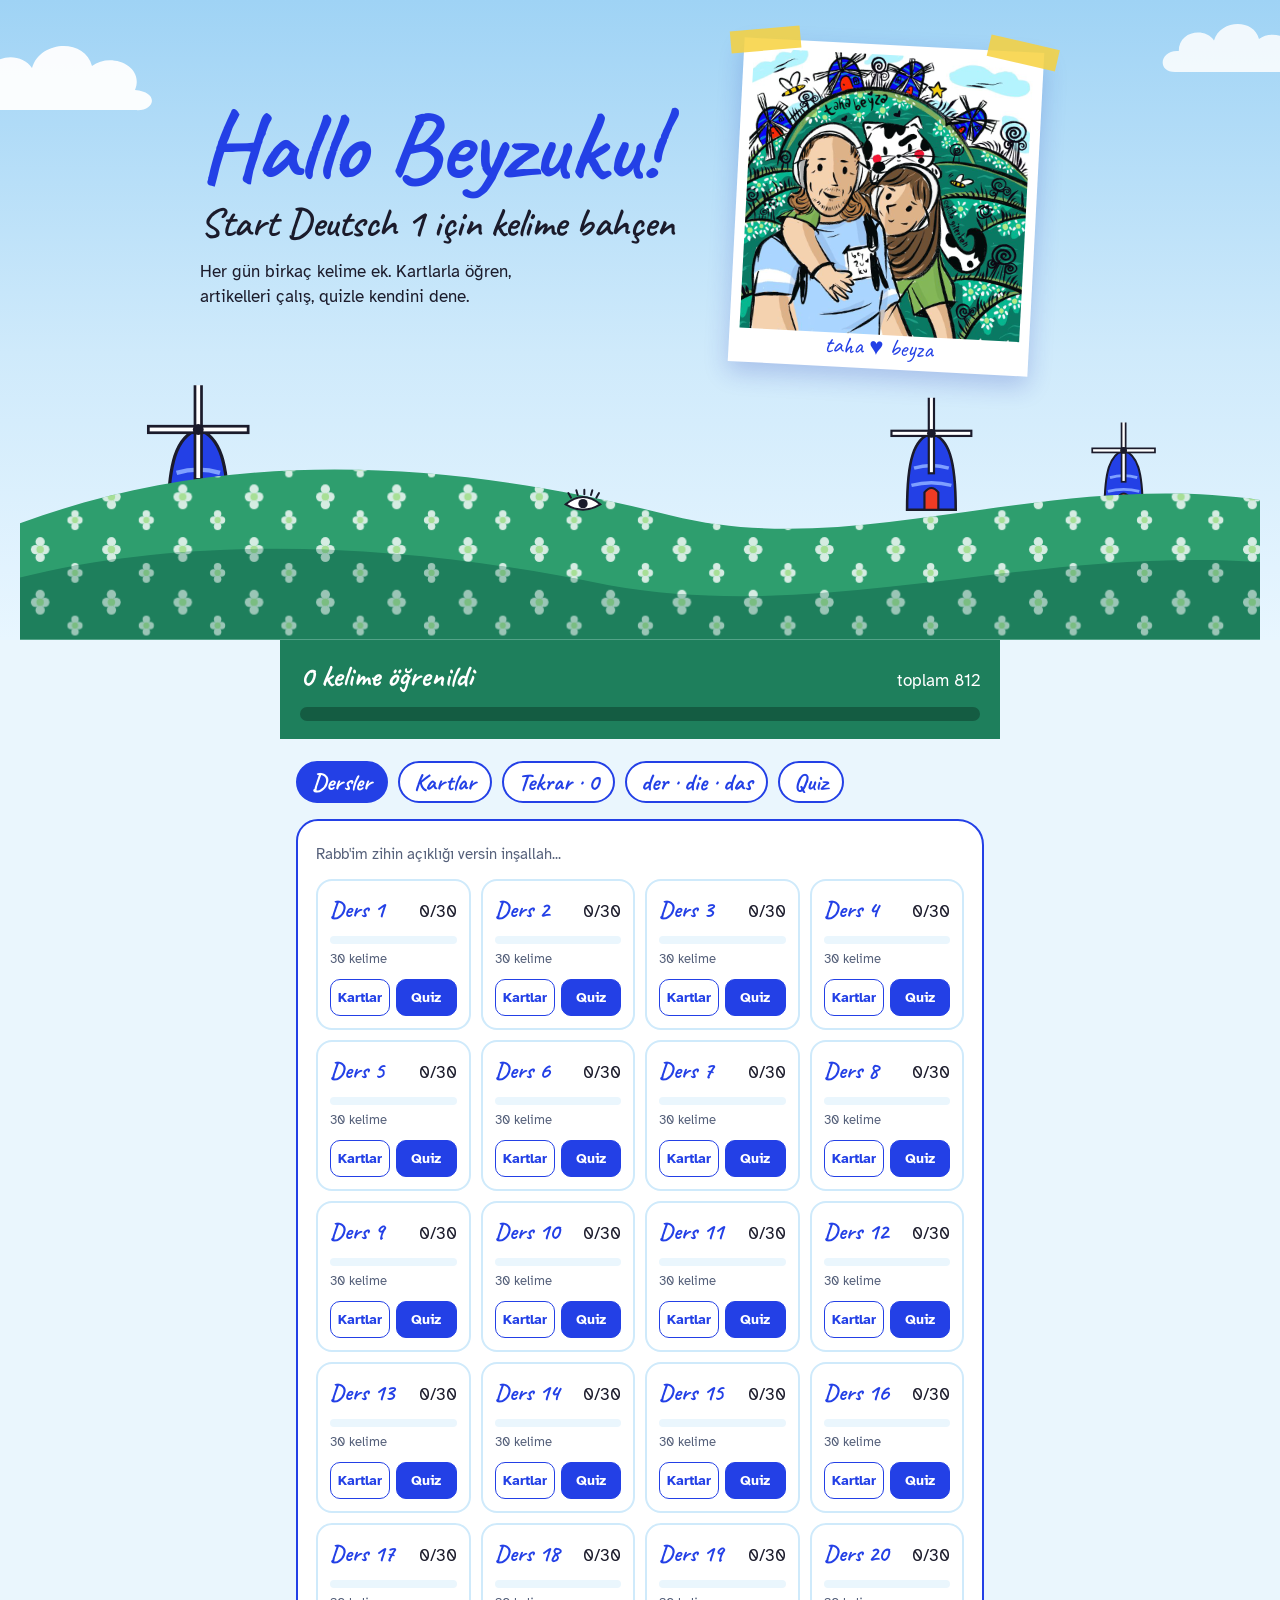
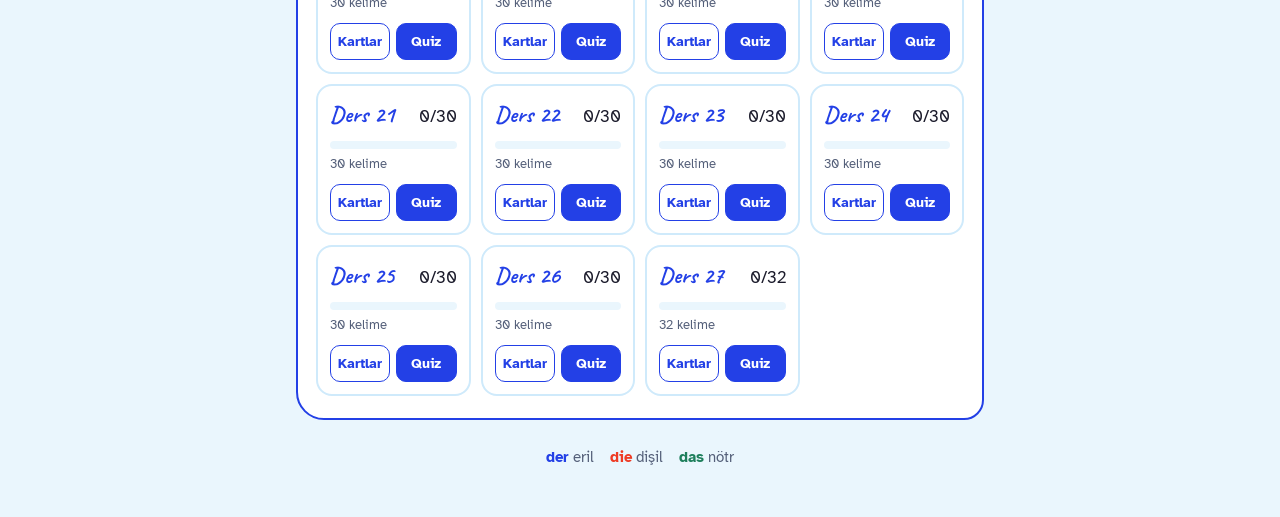
==== commit 3f6d89e9: "iyilestirme" ====
--- a/beyza-a1.html
+++ b/beyza-a1.html
@@ -1,9 +1,15 @@
 <!DOCTYPE html>
+<!-- Bu dosya otomatik üretilir, elle düzenleme: node scripts/build-standalone.js -->
 <html lang="tr">
 <head>
 <meta charset="utf-8">
 <meta name="viewport" content="width=device-width, initial-scale=1, viewport-fit=cover">
 <title>Beyza'nın A1 Bahçesi</title>
+<meta name="apple-mobile-web-app-capable" content="yes">
+<meta name="mobile-web-app-capable" content="yes">
+<meta name="apple-mobile-web-app-status-bar-style" content="default">
+<meta name="apple-mobile-web-app-title" content="A1 Bahçe">
+<meta name="theme-color" content="#2340E6">
 <link rel="preconnect" href="https://fonts.googleapis.com">
 <link rel="preconnect" href="https://fonts.gstatic.com" crossorigin>
 <link href="https://fonts.googleapis.com/css2?family=Caveat:wght@600;700&family=Atkinson+Hyperlegible:wght@400;700&display=swap" rel="stylesheet">
@@ -65,6 +71,20 @@
 .tabs{display:flex;gap:10px;margin:22px 0 16px;flex-wrap:wrap}
 .tab{border:2.5px solid var(--cobalt);background:var(--paper);color:var(--cobalt);padding:6px 14px;border-radius:999px;font-family:var(--hand);font-size:24px;font-weight:700;line-height:1.1}
 .tab[aria-selected="true"]{background:var(--cobalt);color:#fff}
+.lessons-list{display:grid;grid-template-columns:repeat(auto-fit,minmax(130px,1fr));gap:10px}
+.lesson-card{display:block;text-align:left;background:var(--paper);color:var(--ink);border:2px solid var(--sky);border-radius:16px;padding:12px;font:inherit}
+.lesson-card.is-done{border-color:var(--meadow)}
+.lesson-card-top{display:flex;justify-content:space-between;gap:8px;align-items:baseline}
+.lesson-card-top strong{font-family:var(--hand);font-size:23px;color:var(--cobalt)}
+.lesson-card-label{display:block;margin-top:6px;color:var(--muted);font-size:13px}
+.lesson-actions{display:grid;grid-template-columns:1fr 1fr;gap:6px;margin-top:10px}
+.lesson-action{border:1.5px solid var(--cobalt);border-radius:10px;padding:7px 4px;background:var(--paper);color:var(--cobalt);font:inherit;font-size:14px;font-weight:700}
+.lesson-quiz{background:var(--cobalt);color:#fff}
+.lesson-mini-bar{display:block;height:8px;margin-top:8px;border-radius:10px;background:var(--sky-soft);overflow:hidden}
+.lesson-mini-bar span{display:block;height:100%;background:var(--meadow);border-radius:inherit;transition:width .3s}
+.lesson-card-status{display:flex;justify-content:space-between;align-items:center;gap:10px;margin-bottom:12px;font-family:var(--hand);font-size:21px;color:var(--cobalt)}
+.lesson-back{border:0;background:none;color:var(--muted);text-decoration:underline;font:inherit;font-size:16px}
+.lesson-complete{text-align:center;margin:0 0 12px;color:var(--meadow);font-weight:700}
 
 .stage{background:var(--paper);border:2.5px solid var(--cobalt);border-radius:22px 26px 20px 28px;padding:22px 18px;position:relative}
 .hint{color:var(--muted);margin:0 0 14px;font-size:15px}
@@ -81,6 +101,7 @@
 .plural{color:var(--muted);font-size:16px;margin-top:6px}
 .tr{font-family:var(--hand);font-size:40px;font-weight:700;color:var(--cobalt);line-height:1}
 .ex{margin-top:12px;font-size:17px;max-width:32ch}
+.ex-tr{margin:5px auto 0;color:var(--muted);font-size:15px;line-height:1.35;max-width:32ch}
 .speak{margin-top:14px;border:2px solid var(--cobalt);background:transparent;color:var(--cobalt);border-radius:999px;padding:6px 14px;font-size:15px}
 .flip-hint{margin-top:14px;color:var(--muted);font-size:14px}
 
@@ -113,7 +134,7 @@
 
 .legend{display:flex;gap:16px;justify-content:center;margin-top:26px;font-size:15px;color:var(--muted);flex-wrap:wrap}
 .legend b.der{color:var(--der)}.legend b.die{color:var(--die)}.legend b.das{color:var(--das)}
-.reset{display:block;margin:14px auto 0;background:none;border:none;color:var(--muted);text-decoration:underline;font-size:14px}
+
 </style>
 </head>
 <body>
@@ -182,7 +203,9 @@
   </section>
 
   <nav class="tabs" role="tablist">
-    <button class="tab" role="tab" aria-selected="true" data-mode="cards">Kartlar</button>
+    <button class="tab" role="tab" aria-selected="true" data-mode="lessons">Dersler</button>
+    <button class="tab" role="tab" aria-selected="false" data-mode="cards">Kartlar</button>
+    <button class="tab" role="tab" aria-selected="false" data-mode="repeat">Tekrar</button>
     <button class="tab" role="tab" aria-selected="false" data-mode="artikel">der · die · das</button>
     <button class="tab" role="tab" aria-selected="false" data-mode="quiz">Quiz</button>
   </nav>
@@ -194,7 +217,6 @@
     <span><b class="die">die</b> dişil</span>
     <span><b class="das">das</b> nötr</span>
   </div>
-  <button class="reset" id="reset">İlerlemeyi sıfırla</button>
 </main>
 
 <script>
@@ -341,15 +363,1550 @@
 ["","immer","","her zaman","Frau Bast kommt immer zu spät.","x"],
 ["","leider","","maalesef","Leider kann ich nicht kommen.","x"],
 ["","vielleicht","","belki","Ich komme vielleicht mit dem Bus.","x"]
-].map((r,i)=>({id:i,art:r[0],w:r[1],pl:r[2],tr:r[3],ex:r[4],type:r[5]}));
-
+].map(r=>({art:r[0],w:r[1],pl:r[2],tr:r[3],ex:r[4],type:r[5]}));
+
+// Ek kelimeler: A1_SD1_Wortliste_02.pdf
+const PDF_DATA = [
+["", "ab", "", "itibaren", "Ab morgen muss ich arbeiten.", "x"],
+["", "aber", "", "ama", "Ich bin oft im Büro, aber nur für wenige Stunden.", "x"],
+["", "abfahren", "", "ayrılmak", "Wir fahren um zwölf Uhr ab.", "v"],
+["die", "Abfahrt", "", "kalkış", "Vor der Abfahrt rufe ich an.", "n"],
+["", "abgeben", "", "vermek", "Ich muss meine Schlüssel abgeben.", "v"],
+["der", "Absender", "", "gönderen", "Da ist ein Brief für dich ohne Absender.", "n"],
+["", "Achtung", "", "dikkat", "Achtung! Das dürfen Sie nicht tun.", "x"],
+["", "all-", "", "tüm-", "Alles Gute!", "x"],
+["", "allein", "", "yalnız", "Er kommt allein.", "a"],
+["", "also", "", "yani", "Also, es ist so: ...", "x"],
+["das", "Alter", "", "yaş", "Alter: 26 Jahre.", "n"],
+["", "an", "", "-e/-a; yanında", "Fahren Sie an der nächsten Straße nach rechts.", "x"],
+["", "anbieten", "", "teklif", "Was darf ich dir anbieten?", "v"],
+["das", "Angebot", "-e", "teklif; indirim", "Heute sind Sportschuhe im Angebot.", "n"],
+["", "ander-", "", "diğer-", "WiIlst du diese Jacke?", "x"],
+["", "anfangen", "", "başlangıç", "Hier fängt die Bahnhofstraße an.", "v"],
+["der", "Anfang", "", "başlangıç", "Sie wohnt am Anfang der Straße.", "n"],
+["", "anklicken", "", "tıklayın", "Da musst du dieses Wort anklicken.", "v"],
+["", "ankommen", "", "varmak", "Wann kommt dieser Zug in Hamburg an?", "v"],
+["die", "Ankunft", "", "varış", "Auf diesem Plan steht nur die Ankunft(-szeit) der", "n"],
+["", "ankreuzen", "", "işaretlemek", "Auf dem Formular müssen Sie an mehreren Stellen", "v"],
+["", "anmachen", "", "aç", "Mach bitte das Licht an!", "v"],
+["", "anmelden", "", "giriş yap", "Wo kann ich mich anmelden?", "v"],
+["die", "Anmeldung", "", "kayıt", "Eine Anmeldung für diesen Kurs ist nicht mehr möglich.", "n"],
+["die", "Anrede", "", "selamlama", "Schreiben Sie auch eine Anrede und einen Gruß.", "n"],
+["der", "Anruf", "-e", "telefon çağrısı", "Sie bekommt viele Anrufe auf ihrem Handy.", "n"],
+["der", "Anrufbeantworter", "", "telesekreter", "Wir sind im Moment nicht da. Sprechen Sie bitte auf", "n"],
+["die", "Ansage", "-n", "anons", "Hören Sie die Ansagen.", "n"],
+["der", "Anschluss", "", "aktarma; bağlantı", "In Mannheim haben Sie Anschluss nach Saarbrücken.", "n"],
+["", "an sein", "", "açık olmak", "Heute Nacht war das Licht an.", "x"],
+["", "antworten", "", "cevap", "Er antwortet nicht.", "v"],
+["die", "Antwort", "-en", "cevap", "Er gibt leider keine Antwort.", "n"],
+["die", "Anzeige", "-n", "ilan", "Ich habe Ihre Anzeige in der Zeitung gelesen.", "n"],
+["", "anziehen", "", "giymek", "Ich muss mich noch anziehen.", "v"],
+["das", "Apartment", "-s", "daire", "Wir haben ein Apartment gemietet.", "n"],
+["der", "Appetit", "", "iştah", "Guten Appetit!", "n"],
+["", "arbeitslos", "", "işsiz", "Es gibt bei uns viele Leute, die schon lange arbeitslos", "a"],
+["der", "Arbeitsplatz", "¨-e", "işyeri", "An meinem Arbeitsplatz fehlt ein Drucker.", "n"],
+["der", "Arm", "-e", "kol", "Mein Arm tut weh.", "n"],
+["", "auch", "", "ayrıca", "Ich bin auch Spanier.", "x"],
+["", "auf", "", "üzerinde", "Die Kinder spielen auf der Straße.", "x"],
+["die", "Aufgabe", "-n", "görev", "Das ist eine schwere Aufgabe.", "n"],
+["", "aufhören", "", "dur", "Der Kurs hört in einer Woche auf.", "v"],
+["", "auf sein", "", "açık olmak", "Du brauchst den Schlüssel nicht. Die Wohnung ist auf.", "x"],
+["der", "Aufzug", "¨-e", "asansör", "In diesem Haus gibt es keinen Aufzug.", "n"],
+["", "aus", "", "dışarı", "Er kommt aus Brasilien.", "x"],
+["der", "Ausflug", "", "gezi", "Morgen machen wir einen Ausflug nach Heidelberg.", "n"],
+["", "ausfüllen", "", "doldur", "Füllen Sie bitte dieses Formular aus.", "v"],
+["der", "Ausgang", "", "çıkış", "Wo ist der Ausgang?", "n"],
+["die", "Auskunft", "¨-e", "bilgi; danışma", "Können Sie mir eine Auskunft geben?", "n"],
+["das", "Ausland", "", "yurt dışı", "Fahren Sie ins Ausland?", "n"],
+["der", "Ausländer", "-", "yabancı", "SInd Sie Ausländerin?", "n"],
+["", "ausländisch", "", "yabancı", "Leider habe ich nur ausländisches Geld.", "x"],
+["", "ausmachen", "", "kapatmak; kararlaştırmak", "Mach bitte das Licht aus!", "v"],
+["die", "Aussage", "-n", "beyan", "Ist die Aussage richtig oder falsch?", "n"],
+["", "aussehen", "", "görünmek", "Das sieht schön aus.", "v"],
+["", "aus sein", "", "dışarıda olmak", "Das Licht ist aus.", "x"],
+["", "aussteigen", "", "dışarı çık", "Wo muss ich aussteigen?", "v"],
+["", "ausziehen", "", "soyunmak; taşınmak", "Zieh die Schuhe aus, bitte!", "v"],
+["die", "Autobahn", "-en", "otoyol", "Wo geht‘s hier bitte zur Autobahn?", "n"],
+["der", "Automat", "", "otomat", "Die Fahrkarten gibt es nur am Automaten.", "n"],
+["", "automatisch", "", "otomatik olarak", "Du musst nichts machen. Das geht automatisch.", "x"],
+["das", "Baby", "-s", "bebek", "Mein Kind ist noch ein Baby.", "n"],
+["das", "Bad", "", "banyo", "Wir haben kein großes Bad.", "n"],
+["", "baden", "", "yıkanmak", "Ich bade nicht so gern, ich dusche lieber.", "v"],
+["die", "Bahn", "", "tren", "Wir fahren lieber mit der Bahn.", "n"],
+["der", "Bahnsteig", "", "platformu", "Auf welchem Bahnsteig fährt der Zug?", "n"],
+["", "bald", "", "yakında", "Ich komme bald.", "x"],
+["der", "Balkon", "", "balkon", "Die Wohnung hat auch einen kleinen Balkon.", "n"],
+["die", "Banane", "-n", "muz", "Drei Bananen, bitte!", "n"],
+["", "bar", "", "nakit", "Muss ich bar zahlen oder geht‘s auch mit Karte?", "a"],
+["der", "Bauch", "", "göbek", "Seit gestern tut mir der Bauch weh.", "n"],
+["der", "Beamte", "-n", "memur", "Fragen Sie die Beamtin an Schalter acht!", "n"],
+["", "bedeuten", "", "anlamına gelmek", "Was bedeutet das Wort?", "v"],
+["", "beginnen", "", "başlamak", "Das Spiel beginnt um 15.30 Uhr.", "v"],
+["", "bei", "", "-de/-da; yanında", "Offenbach liegt bei Frankfurt.", "x"],
+["", "beide", "", "ikisi de", "Beide Eltern arbeiten.", "x"],
+["das", "Bein", "-e", "bacak", "Mein rechtes Bein tut weh.", "n"],
+["das", "Beispiel", "-e", "örnek", "Kannst du mir ein Beispiel sagen?", "n"],
+["", "zum Beispiel/z. B.", "", "örneğin/ör. B.", "Viele meiner Verwandten, z. B. meine beiden", "x"],
+["", "bekannt", "", "bilinen", "Picasso ist sehr bekannt.", "a"],
+["der", "Bekannte", "-n", "tanıdıklar", "Ein Bekannter von mir heißt Klaus.", "n"],
+["", "bekommen", "", "almak", "Haben Sie meinen Brief bekommen?", "v"],
+["", "benutzen", "", "kullanmak", "Die Aufzüge bitte nicht benutzen!", "v"],
+["der", "Beruf", "-e", "meslek", "Was sind Sie von Beruf?", "n"],
+["", "besetzt", "", "işgal edilmiş", "Die Nummer ist immer besetzt.", "x"],
+["", "besichtigen", "", "ziyaret", "Ich möchte gern den Dom besichtigen.", "v"],
+["", "besser", "", "daha iyi", "Es geht mir schon besser.", "x"],
+["", "best-", "", "en iyi-", "Am besten treffen wir uns morgen.", "x"],
+["", "bestellen", "", "sipariş", "Wir möchten bestellen, bitte.", "v"],
+["", "besuchen", "", "ziyaret", "Darf ich dich besuchen?", "v"],
+["das", "Bier", "", "bira", "Noch ein Bier bitte.", "n"],
+["die", "Birne", "-n", "armut", "Ein Kilo Birnen, bitte!", "n"],
+["", "bis", "", "kadar", "Ich fahre nur bis Stuttgart.", "x"],
+["", "bisschen", "", "biraz", "Ich spreche Englisch, Französisch und ein bisschen", "v"],
+["", "bitte", "", "lütfen", "Eine Tasse Kaffee, bitte!", "x"],
+["", "bitten", "", "rica etmek", "Darf ich Sie um etwas bitten?", "v"],
+["", "bitter", "", "acı", "Der Kaffee schmeckt bitter.", "x"],
+["der", "Bleistift", "-e", "kalem", "Hast du einen Bleistift?", "n"],
+["der", "Blick", "", "manzara; bakış", "Von diesem Hotel hat man einen guten Blick auf den", "n"],
+["der", "Bogen", "", "kâğıt; form", "Schreiben Sie Ihre Lösungen bitte auf den Antwortbogen.", "n"],
+["", "böse", "", "kötülük", "Sie ist böse auf mich.", "a"],
+["", "breit", "", "geniş", "Wie breit ist der Schrank?", "a"],
+["die", "Briefmarke", "-n", "posta pulu", "Kaufst du bitte Briefmarken bei der Post.", "n"],
+["", "bringen", "", "getir", "Bringen Sie mir bitte noch einen Kaffee!", "v"],
+["das", "Brötchen", "-", "küçük ekmek", "Möchtest du Brötchen zum Frühstück?", "n"],
+["der", "Buchstabe", "-n", "mektup", "Diesen Buchstaben gibt es in meiner Sprache nicht.", "n"],
+["", "buchstabieren", "", "büyü", "Bitte buchstabieren Sie Ihren Namen.", "v"],
+["die", "Butter", "", "tereyağı", "Für mich bitte ein Brötchen mit Butter und Käse.", "n"],
+["das", "Café", "-s", "kafe", "Sollen wir uns im Café treffen?", "n"],
+["die", "CD", "-s", "CD", "Bring bitte deine Lieblings-CD mit.", "n"],
+["der", "Chef", "", "şef; patron", "Wir haben eine neue Chefin.", "n"],
+["", "circa/ca.", "", "yaklaşık/yaklaşık.", "Von Mainz nach Frankfurt sind es circa fünfzig", "x"],
+["der", "Computer", "-", "bilgisayar", "Wann bekommst du deinen neuen Computer?", "n"],
+["", "da", "", "orada", "Da hinten ist er ja.", "x"],
+["die", "Dame", "-n", "hanım", "Damen (an der Toilette)", "n"],
+["", "daneben", "", "onun yanında", "Du kennst doch die Post. Daneben ist die Bank.", "v"],
+["", "danken", "", "teşekkür etmek", "Ich danke Ihnen für die Einladung.", "v"],
+["der", "Dank", "", "teşekkürler", "Vielen Dank!", "n"],
+["", "danke", "", "teşekkür ederim", "Soll ich Ihnen helfen? - Nein, danke!", "x"],
+["", "dann", "", "o zaman", "Ich muss noch schnell zur Post, dann komme ich.", "x"],
+["das", "Datum", "", "tarih", "Bitte schreiben Sie noch das Datum auf das Formular.", "n"],
+["", "dauern", "", "sürmek", "Wie lange dauert der Film?", "v"],
+["", "dein-", "", "senin...", "Ist das dein Auto?", "x"],
+["", "denn", "", "çünkü", "Ich kann nicht kommen, denn ich bin krank.", "x"],
+["", "der, die, das", "", "o, o, o", "Ich nehme das da.", "x"],
+["", "dich", "", "sen", "Die Blumen sind für dich.", "x"],
+["", "dies-", "", "bu...", "Ich nehme lieber diesen Kuchen.", "x"],
+["", "dir", "", "sen", "Gefallen dir die Blumen?", "x"],
+["die", "Disco", "", "disko", "Heute abend gehen wir in die Disco tanzen.", "n"],
+["der", "Doktor", "", "doktor", "Meine Tochter ist krank. Wir gehen zum Doktor.", "n"],
+["das", "Doppelzimmer", "", "çift kişilik oda", "Wollen Sie ein Doppelzimmer oder ein Einzelzimmer?", "n"],
+["das", "Dorf", "¨-er", "köy", "Meine Familie lebt in einem Dorf.", "n"],
+["", "dort", "-her/-hin", "orada", "Deine Tasche kannst du dorthin stellen.", "x"],
+["", "draußen", "", "dışarıda", "Wollen wir draußen sitzen?", "v"],
+["", "drucken", "", "baskı", "Bitte drucke das Formular für mich.", "v"],
+["der", "Drucker", "-", "yazıcı", "Mein Drucker ist kaputt.", "n"],
+["", "drücken", "", "basmak", "Drück hier, dann geht der Computer an.", "v"],
+["", "durch", "", "aracılığıyla", "Am besten gehen Sie durch die Breite Straße.", "x"],
+["die", "Durchsage", "-n", "duyuru", "Ich habe die Durchsage nicht verstanden.", "n"],
+["", "dürfen", "", "izin verildi", "Sie dürfen hier nicht rauchen.", "v"],
+["der", "Durst", "", "susuzluk", "Hast du etwas zu trinken? Ich habe großen Durst.", "n"],
+["", "duschen", "", "duş", "Ich bade nicht so gern, ich dusche lieber.", "v"],
+["die", "Dusche", "", "duş", "Unsere Wohnung hat nur eine Dusche.", "n"],
+["die", "Ehefrau", "-en", "eş", "", "n"],
+["der", "Ehemann", "¨-er", "koca", "Das ist mein (Ehe-) Mann/meine (Ehe-) Frau.", "n"],
+["", "eilig", "", "aceleyle", "Hast du es eilig?", "a"],
+["", "ein-", "", "açık", "Ich nehme ein Bier. Willst du auch eins?", "x"],
+["", "einfach", "", "kolay", "Die Prüfung ist ganz einfach.", "a"],
+["der", "Eingang", "", "giriş", "Der Eingang ist um die Ecke.", "n"],
+["", "einladen", "", "davet et", "Darf ich Sie zu einem Kaffee einladen?", "v"],
+["die", "Einladung", "", "davet", "Danke für die Einladung!", "n"],
+["", "einmal", "", "bir kez", "Diese Prüfung mache ich nicht noch einmal.", "x"],
+["", "einsteigen", "", "içeri gir", "Schnell, steig ein, der Zug fährt gleich.", "v"],
+["der", "Eintritt", "", "giriş ücreti", "Der Preis für den Eintritt ist 5 Euro.", "n"],
+["das", "Einzelzimmer", "", "tek kişilik oda", "Haben Sie noch ein Einzelzimmer?", "n"],
+["die", "Eltern", "", "ebeveynler", "Meine Eltern leben in Spanien.", "n"],
+["die", "E-Mail", "-s", "e-posta", "Ich habe Ihre E-Mail nicht bekommen.", "n"],
+["der", "Empfänger", "-", "alıcı", "Auf dem Brief steht dein Name, also bist du der", "n"],
+["", "empfehlen", "", "tavsiye", "Welchen Wein können Sie mir empfehlen?", "v"],
+["", "enden", "", "son", "Die Straße endet hier.", "v"],
+["das", "Ende", "", "son", "Sie wohnt am Ende der Straße.", "n"],
+["", "entschuldigen", "", "özür dilemek", "Entschuldigen Sie bitte!", "v"],
+["die", "Entschuldigung", "", "özür; affedersiniz", "Entschuldigung! – Bitte.", "n"],
+["", "er", "", "o", "Er heißt Ali.", "x"],
+["das", "Ergebnis", "-se", "sonuç", "Das Ergebnis des Tests bekommen Sie in zwei Wochen.", "n"],
+["", "erklären", "", "açıkla", "Kannst du mir das erklären?", "v"],
+["", "erlauben", "", "izin ver", "Rauchen ist hier nicht erlaubt.", "v"],
+["der", "Erwachsene", "-n", "yetişkin", "Dieser Film ist nur für Erwachsene.", "n"],
+["", "erzählen", "", "söyle", "Wir müssen euch etwas erzählen!", "v"],
+["", "es", "", "o", "Es regnet.", "x"],
+["", "euer", "", "senin", "Euer Kurs beginnt heute.", "x"],
+["der", "Fahrer", "", "sürücü", "Bitte nicht mit dem Fahrer sprechen!", "n"],
+["", "falsch", "", "yanlış", "Das ist falsch.", "a"],
+["der", "Familienname", "", "soyadı", "Meine Familiennamen sind García González.", "n"],
+["der", "Familienstand", "", "medeni durum", "Bei „Familienstand“ musst du „ledig“ ankreuzen.", "n"],
+["das", "Fax", "-e", "faks", "Schicken Sie uns einfach ein Fax!", "n"],
+["", "Feier-", "", "kutlama-", "z. B. Feierabend, Feiertag", "x"],
+["", "feiern", "", "kutlamak", "Wir feiern heute meinen Geburtstag.", "v"],
+["", "fehlen", "", "kayıp", "Herr Müller ist nicht da, er fehlt schon seit drei Tagen.", "v"],
+["", "fernsehen", "", "televizyon izlemek", "Wollen wir heute Abend mal fernsehen?", "v"],
+["", "fertig", "", "bitti", "Bist du fertig?", "a"],
+["das", "Feuer", "", "ateş; yangın", "Haben Sie Feuer?", "n"],
+["das", "Fieber", "", "ateş (hastalık)", "Mein Mann hat noch immer Fieber.", "n"],
+["", "finden", "", "bulmak", "Wir müssen den Schlüssel finden.", "v"],
+["die", "Firma", "", "şirket", "Er arbeitet jetzt bei einer anderen Firma.", "n"],
+["der", "Fisch", "-e", "balık", "Ich esse gern Fisch. Fleisch mag ich nicht.", "n"],
+["", "fliegen", "", "uçmak", "Ich fliege nicht gern. Deshalb fahre ich mit dem Zug.", "v"],
+["", "abfliegen", "", "uçup gitmek", "Wann fliegst du ab?", "v"],
+["der", "Abflug", "", "kalkış (uçak)", "Der Abflug ist um 11.20 Uhr.", "n"],
+["das", "Flugzeug", "", "uçak", "Das Flugzeug aus Berlin kommt heute später an.", "n"],
+["das", "Foto", "-s", "fotoğraf", "Darf ich ein Foto machen?", "n"],
+["die", "Frau", "-en", "kadın; hanım", "Das ist Frau Becker.", "n"],
+["", "frei", "", "ücretsiz", "Ist der Platz noch frei?", "a"],
+["die", "Freizeit", "", "boş zaman", "In meiner Freizeit spiele ich oft Fußball.", "n"],
+["", "fremd", "", "yabancı", "Das weiß ich nicht; ich bin fremd hier.", "a"],
+["", "freuen", "", "ileriye bakmak", "Ich freue mich auf den Urlaub.", "v"],
+["", "früher", "", "daha erken", "Früher waren wir oft zusammen im Kino.", "a"],
+["", "frühstücken", "", "kahvaltı yap", "Am Sonntag frühstücke ich gern im Bett.", "v"],
+["die", "Führung", "", "rehberli tur", "Die Führung durch das Haus beginnt in 3 Minuten.", "n"],
+["", "für", "", "için", "Das ist für Sie.", "x"],
+["der", "Fuß", "¨-e", "ayak", "Der linke Fuß tut mir weh.", "n"],
+["der", "Fußball", "", "futbol", "Spielt ihr gerne Fußball?", "n"],
+["", "geben", "", "vermek", "Kannst du mir bitte deinen Kugelschreiber geben?", "v"],
+["", "geboren", "", "doğmuş", "Ich bin in Zagreb geboren.", "a"],
+["das", "Geburtsjahr", "", "doğum yılı", "Das Geburtsjahr Ihres Sohnes, bitte?", "n"],
+["der", "Geburtsort", "", "doğum yeri", "Bitte schreiben Sie Ihren Geburtsort auf das Formular.", "n"],
+["", "gefallen", "", "beğenildi", "Das gefällt mir.", "v"],
+["", "gegen", "", "karşı", "Fahr nicht gegen den Baum!", "v"],
+["", "gehören", "", "ait olmak", "Wem gehört das?", "v"],
+["das", "Gepäck", "", "bagaj", "Wollen Sie Ihr Gepäck mitnehmen?", "n"],
+["", "gerade", "", "düz", "Da kommt er ja gerade.", "a"],
+["", "geradeaus", "", "dümdüz ileri", "Gehen Sie immer geradeaus!", "a"],
+["", "gern(e)", "", "memnuniyetle", "Ich gehe gerne einkaufen.", "a"],
+["das", "Geschäft", "-e", "iş", "Die Geschäfte schließen um 18.30 Uhr.", "n"],
+["die", "Geschwister", "", "kardeşler", "Ich habe leider keine Geschwister.", "n"],
+["das", "Gespräch", "-e", "konuşma", "Das Gespräch mit Frau Kunz ist um 14 Uhr.", "n"],
+["", "gestorben", "", "öldü", "Meine Frau ist gestern gestorben.", "a"],
+["das", "Getränk", "-e", "içki", "Mein Lieblingsgetränk ist Tomatensaft.", "n"],
+["das", "Gewicht", "", "ağırlık", "Bei „Gewicht“ schreibst du: 62 Kilo.", "n"],
+["", "gewinnen", "", "kazanmak", "Wer gewinnt das Spiel?", "v"],
+["", "glauben", "", "inanmak", "Sie können mir glauben, es ist so.", "v"],
+["", "gleich", "", "aynı", "Das ist mir gleich.", "x"],
+["das", "Gleis", "-e", "peron", "Der ICE nach Berlin hält heute an Gleis 12.", "n"],
+["das", "Glück", "", "mutluluk", "Viel Glück!", "n"],
+["", "glücklich", "", "mutlu", "Meine Kinder sind glücklich verheiratet.", "a"],
+["der", "Glückwunsch", "", "tebrik", "Herzlichen Glückwunsch zum Geburtstag.", "n"],
+["", "Grad (Celsius)", "", "derece (Santigrat)", "Heute haben wir dreißig Grad.", "x"],
+["", "gratulieren", "", "tebrik etmek", "Ich gratuliere dir!", "v"],
+["", "grillen", "", "ızgara", "Heute grillen wir im Garten.", "v"],
+["die", "Größe", "", "boyut", "Haben Sie das auch in Größe 40?", "n"],
+["die", "Großeltern", "", "büyükanne ve büyükbaba", "Meine Großeltern leben in Japan.", "n"],
+["die", "Großmutter", "", "büyükanne", "Meine Großmutter heißt Eva.", "n"],
+["der", "Großvater", "", "büyükbaba", "Mein Großvater ist schon 80.", "n"],
+["die", "Gruppe", "-n", "grup", "Die erste Gruppe beginnt um 16 Uhr.", "n"],
+["der", "Gruß", "¨-e", "selamlar", "Viele Grüße an Ihre Frau.", "n"],
+["", "gültig", "", "geçerli", "Der Pass ist nicht mehr gültig.", "a"],
+["", "günstig", "", "ucuz", "Dort gibt es günstige Angebote.", "a"],
+["", "gut", "", "iyi", "Das finde ich gut.", "a"],
+["", "haben", "", "sahip olmak", "Ich habe ein neues Auto.", "v"],
+["das", "Hähnchen", "-", "tavuk", "Ein Hähnchen mit Pommes bitte!", "n"],
+["die", "Halbpension", "", "yarım pansiyon", "Möchten Sie Vollpension oder Halbpension?", "n"],
+["die", "Halle", "", "salon", "Wir treffen uns in Halle B", "n"],
+["", "hallo", "", "merhaba", "Hallo Inge! Wie geht’s?", "x"],
+["", "halten", "", "tut", "Dieser Zug hält nicht in Rüdesheim.", "v"],
+["die", "Haltestelle", "", "dur", "An der nächsten Haltestelle müssen Sie aussteigen.", "n"],
+["die", "Hausaufgabe", "-n", "ödev", "Kannst du mir bei den Hausaufgaben helfen?", "n"],
+["die", "Hausfrau", "-en/", "ev hanımı", "", "n"],
+["der", "Hausmann", "", "ev erkeği", "Die Hausfrau/der Hausmann wäscht, kocht und kauft", "n"],
+["die", "Heimat", "", "memleket; vatan", "Ich komme aus der Schweiz. Das ist meine Heimat.", "n"],
+["", "heiraten", "", "evlenmek", "Meine Schwester heiratet einen Japaner.", "v"],
+["", "heißen", "", "aradı", "Ich heiße Charlotte Meier.", "v"],
+["", "hell", "", "parlak", "Im Sommer ist es bis 21 Uhr hell.", "a"],
+["der", "Herr", "-en", "bay; bey", "Guten Tag, Herr Sommer!", "n"],
+["", "herzlich", "", "sıcak bir şekilde", "Herzlichen Glückwunsch!", "a"],
+["", "hier", "", "burada", "Hier ist 06131-553221, Pamela Linke.", "x"],
+["die", "Hilfe", "", "yardım", "Hilfe! Bitte helfen Sie mir!", "n"],
+["", "hinten", "", "arkasında", "Die Tür zum Aussteigen ist hinten.", "v"],
+["das", "Hobby", "-s", "hobi", "Meine Hobbys sind Wandern und Schwimmen.", "n"],
+["", "hoch", "", "yüksek", "Der Mount Everest ist 8.880 Meter hoch.", "a"],
+["die", "Hochzeit", "", "düğün", "Zur dieser Hochzeit kommen mehr als fünfzig Gäste.", "n"],
+["", "holen", "", "almak", "Ich hole zwei Flaschen Wasser aus der Küche.", "v"],
+["", "hören", "", "duymak", "Hör mal! Was ist das?", "v"],
+["der", "Hunger", "", "açlık", "Ich habe Hunger! Wann ist das Essen fertig?", "n"],
+["", "ich", "", "ben", "Ich heiße Veronika.", "x"],
+["", "ihr/ihm/ihn", "", "onu / onu / onu", "Gib ihr/ihm bitte das Buch.", "x"],
+["", "in", "", "içinde", "Ich wohne in Wiesbaden.", "x"],
+["die", "Information", "-en", "bilgi", "Wenn Sie Fragen haben, gehen Sie zur Information.", "n"],
+["", "international", "", "uluslararası", "Unser Deutschkurs ist international: Silvana kommt", "a"],
+["das", "Internet", "", "internet", "Das findest du im Internet.", "n"],
+["", "ja", "", "evet", "Sind Sie Herr Watanabe? – Ja.", "x"],
+["", "jed-", "", "herhangi bir-", "Blumen kannst du in jedem Bahnhof kaufen.", "x"],
+["", "jetzt", "", "şimdi", "Jetzt machen wir eine Pause.", "x"],
+["der", "Job", "-s", "iş", "Jenny hat einen neuen Job bei der Post.", "n"],
+["der", "Jugendliche", "-n", "gençler", "Viele Jugendliche kaufen gern ein.", "n"],
+["", "jung", "", "genç", "Claudia ist 21. – Was? Noch so jung?", "a"],
+["der", "Junge", "-n", "oğlan", "Ich habe zwei Kinder. Einen Jungen und ein Mädchen.", "n"],
+["", "kaputt", "", "kırık", "Das Glas war teuer. Es geht sehr leicht kaputt.", "a"],
+["die", "Karte", "-n", "kart; bilet; harita", "Ich schreibe meinen Bekannten eine Karte aus dem", "n"],
+["", "(Kredit)-Karte", "-n", "(kredi) kartı", "Kann ich auch mit Karte (be-) zahlen?", "x"],
+["", "kein", "", "hiçbiri", "Es gibt keine Eintrittskarten mehr.", "x"],
+["", "kennen", "", "biliyorum", "Kennen Sie diese Frau? – Nein, leider nicht.", "v"],
+["", "kennenlernen", "", "tanımak", "Wir sind neu hier. Wir möchten Sie kennenlernen.", "v"],
+["der", "Kindergarten", "", "anaokulu", "Die kleine Laura geht schon in den Kindergarten.", "n"],
+["der", "Kiosk", "", "kiosk", "Am Kiosk bekommen Sie Getränke, Zigaretten und", "n"],
+["", "klar", "", "açık", "Kommst du mit? – Klar!", "a"],
+["die", "Klasse", "", "sınıf", "In unserer Klasse sind fünfundzwanzig Schüler.", "n"],
+["die", "Kleidung", "", "giyim; kıyafet", "Wo finde ich Kleidung? – Jacken im ersten, Jeans im", "n"],
+["der", "Kollege", "-n", "meslektaş", "Wie heißt die neue Kollegin?", "n"],
+["", "kommen", "", "gel", "Woher kommen Sie? – Aus Frankreich.", "v"],
+["", "können", "", "yapabilir", "Ich kann Deutsch und Russisch.", "v"],
+["das", "Konto", "", "hesap", "Das Geld überweisen wir am ersten März auf Ihr Konto.", "n"],
+["", "kosten", "", "maliyet", "Wie viel kostet das? – 10 Euro.", "v"],
+["", "kriegen", "", "almak", "Ich kriege 15 Euro in der Stunde für meine Arbeit.", "v"],
+["der", "Kugelschreiber", "", "tükenmez kalem", "Hast du einen Kugelschreiber für mich?", "n"],
+["", "kulturell", "", "kültürel", "Ich bin kulturell interessiert. Ich gehe oft ins Museum.", "a"],
+["", "sich kümmern", "", "kendine iyi bak", "Jede Mutter kümmert sich um ihre kleinen Kinder.", "v"],
+["der", "Kunde", "-n", "müşteri", "Einen Moment, bitte. Ich habe eine Kundin.", "n"],
+["der", "Kurs", "-e", "kurs", "Der Deutschkurs geht bis zum Sommer.", "n"],
+["", "kurz", "", "kısa", "Ricardo hat kurzes Haar.", "a"],
+["", "lachen", "", "gülmek", "Die Kinder lachen viel.", "v"],
+["der", "Laden", "¨", "dükkan", "Im Buchladen können Sie Bücher kaufen.", "n"],
+["", "lang", "", "uzun", "Die Jeans ist zu lang.", "a"],
+["", "lange", "", "uzun", "Wie lange fährt der Zug von Hamburg nach Berlin?", "a"],
+["", "langsam", "", "yavaşça", "Könnten Sie bitte etwas langsamer sprechen?", "a"],
+["", "laufen", "", "koşmak", "Ich möchte nicht Auto fahren, ich möchte laufen.", "v"],
+["", "laut", "", "yüksek sesle", "Nicht so laut! Das Baby schläft.", "a"],
+["", "leben", "", "canlı", "Sie lebt bei ihrer Schwester.", "v"],
+["die", "Lebensmittel", "(pl.)", "gıda", "", "n"],
+["", "ledig", "", "bekar", "Sind Sie verheiratet? – Nein. Ledig.", "a"],
+["", "legen", "", "yatmak", "Legen Sie das Buch auf den Tisch.", "v"],
+["", "leise", "", "sessizce", "Seid leise. Die anderen schlafen schon.", "a"],
+["", "letzt-", "", "son-", "Morgen ist der letzte Kurstag.", "a"],
+["die", "Leute", "", "insanlar", "In der Disko sind viele Leute.", "n"],
+["", "lieb-", "", "canım...", "Liebe Susanne, lieber Hans,", "a"],
+["", "lieben", "", "aşk", "Ich liebe dich!", "v"],
+["", "lieber", "", "canım", "Sie fährt lieber mit der Bahn.", "a"],
+["", "Lieblings-", "", "favori", "Mein Lieblingsfilm ist „Schwarze Augen“.", "x"],
+["", "liegen", "", "yalan söylemek", "Um neun Uhr liegt Judith noch im Bett.", "v"],
+["", "links", "", "sol", "Gehen Sie die nächste Straße links.", "x"],
+["der", "Lkw", "-s", "kamyon", "Dieser Lastkraftwagen ist sehr groß.", "n"],
+["das", "Lokal", "", "lokanta", "In unserer Straße gibt es ein neues Lokal.", "n"],
+["die", "Lösung", "-en", "çözüm", "Die Lösung ist ganz einfach.", "n"],
+["", "lustig", "", "komik", "Frau Mertens ist lustig. Sie lacht immer.", "a"],
+["", "machen", "", "yap", "Was machst du heute Abend?", "v"],
+["", "man", "", "adam", "Hier darf man nicht rauchen.", "x"],
+["der", "Mann", "¨-er", "adam", "Mein Mann arbeitet bei der Polizei.", "n"],
+["", "männlich", "", "erkek", "Kreuzen Sie bitte an: „weiblich“ oder „männlich“.", "a"],
+["die", "Maschine", "-n", "makine", "Die Waschmaschine ist günstig.", "n"],
+["", "mehr", "", "daha fazla", "Dieses Auto kostet 1.000 Euro mehr als das andere.", "x"],
+["", "mein", "", "benim", "Mein Vater ist Arzt.", "x"],
+["", "meist-", "", "çoğunlukla-", "Die meisten Norddeutschen sind sehr groß.", "a"],
+["der", "Mensch", "-en", "insan", "Die Menschen sind hier anders als bei uns.", "n"],
+["", "mieten", "", "kira", "Ich möchte ein Auto mieten.", "v"],
+["", "mit", "", "ile", "Trinken Sie den Kaffee mit Milch?", "x"],
+["", "mitbringen", "", "yanında getir", "Ich gehe einkaufen. Soll ich dir was mitbringen?", "v"],
+["", "mitkommen", "", "gel", "Ich gehe ins Kino. Kommst du mit?", "v"],
+["", "mitmachen", "", "katılmak", "Warum macht ihr nicht mit?", "v"],
+["", "mitnehmen", "", "yanına al", "Nehmen wir meine Schwester ins Kino mit?", "v"],
+["die", "Mitte", "", "orta", "Der Lehrer steht in der Mitte des Klassenzimmers.", "n"],
+["die", "Möbel", "", "mobilya", "Sind die Möbel neu?", "n"],
+["", "möchten", "", "isterim", "Was möchten Sie trinken?", "v"],
+["", "mögen", "", "beğen", "Magst du Kaffee oder Tee?", "v"],
+["", "möglich", "", "mümkün", "Mit dieser Fahrkarte ist die Fahrt ab 9 Uhr möglich.", "a"],
+["der", "Moment", "", "an; bir dakika", "Moment mal bitte!", "n"],
+["der", "Mund", "", "ağız", "Öffnen Sie den Mund.", "n"],
+["", "müssen", "", "zorunda", "Ich muss jeden Tag von 8 Uhr bis 18 Uhr arbeiten.", "v"],
+["", "nach", "", "sonra", "Ich gehe jetzt nach Hause.", "x"],
+["", "nächst-", "", "sonraki-", "Sehen wir uns nächste Woche?", "a"],
+["", "nehmen", "", "almak", "Heute gibt es Hähnchen. Das nehme ich.", "v"],
+["", "nein", "", "hayır", "Fährst du auch nach München? – Nein, ich habe keine", "x"],
+["", "nicht", "", "değil", "Das stimmt nicht.", "x"],
+["", "nichts", "", "hiçbir şey", "Das macht nichts.", "x"],
+["", "nie", "", "asla", "Er kommt nie pünktlich.", "x"],
+["", "noch", "", "henüz", "Vielleicht kommt er noch.", "x"],
+["", "normal", "", "normal", "75 kg. Sein Gewicht ist normal.", "a"],
+["die", "Nummer", "-n", "sayı", "Sie haben Zimmer Nummer zwölf.", "n"],
+["", "nur", "", "sadece", "Ich möchte nur ein Glas Wasser.", "x"],
+["", "oben", "", "yukarıda", "Ich wohne oben.", "v"],
+["", "oder", "", "veya", "Wann können Sie kommen – heute oder morgen?", "x"],
+["", "öffnen", "", "açık", "Ich öffne die Tür.", "v"],
+["", "geöffnet", "", "açıldı", "Der Laden ist samstags bis 16.00 Uhr geöffnet.", "a"],
+["", "oft", "", "sık sık", "Petra treffe ich oft.", "x"],
+["", "ohne", "", "onsuz", "Ohne Geld kann er nichts kaufen.", "x"],
+["das", "Öl", "", "yağ", "Den Salat machen wir ohne Öl.", "n"],
+["die", "Oma", "-s", "büyükanne", "Meine Oma ist schon tot.", "n"],
+["der", "Opa", "-s", "dede", "Mein Opa heißt Hans.", "n"],
+["die", "Ordnung", "", "tamam", "Das ist in Ordnung.", "n"],
+["der", "Ort", "-e", "yer", "Der Ort liegt am Meer.", "n"],
+["das", "Papier", "", "kağıt", "Hier sind Papier und Bleistift.", "n"],
+["die", "Papiere", "", "belgeler; evrak", "Haben Sie Ihre Papiere dabei?", "n"],
+["der", "Partner", "-/", "partner; ortak", "", "n"],
+["die", "Partnerin", "-nen", "ortak", "Sie ist meine Partnerin.", "n"],
+["die", "Party", "", "parti", "Heute Abend machen wir eine Party.", "n"],
+["die", "Pause", "-n", "mola", "Von 12.00 bis 12.30 Uhr haben wir Mittagspause.", "n"],
+["der", "Plan", "¨-e", "plan", "Ich kaufe mir einen Stadtplan.", "n"],
+["der", "Platz", "¨-e", "yer", "Tut mir leid, der Platz ist besetzt.", "n"],
+["die", "Pommes frites", "", "patates kızartması", "Die Kinder essen Hähnchen mit Pommes frites.", "n"],
+["die", "Postleitzahl", "", "posta kodu", "Wie ist Ihre Postleitzahl?", "n"],
+["das", "Praktikum", "", "staj", "Ich mache ein Praktikum bei Siemens.", "n"],
+["die", "Praxis", "", "muayenehane", "Die Praxis ist ab acht Uhr geöffnet.", "n"],
+["der", "Preis", "-e", "fiyat", "Die Preise sind hoch.", "n"],
+["das", "Problem", "-e", "sorun", "Mein Problem ist die Sprache.", "n"],
+["der", "Prospekt", "-e", "broşür", "Bitte schicken Sie mir einen Prospekt von Ihrem Hotel.", "n"],
+["die", "Prüfung", "", "sınav", "Die Prüfung ist am Montag um 8.00 Uhr.", "n"],
+["", "pünktlich", "", "zamanında", "Der Bus fährt pünktlich um acht Uhr.", "a"],
+["", "Rad fahren", "", "bisiklete binmek", "Das Kind kann schon Rad fahren.", "v"],
+["", "rauchen", "", "duman", "Ich rauche nicht.", "v"],
+["der", "Raum", "¨-e", "uzay", "Der Unterricht ist in Raum 332.", "n"],
+["", "rechts", "", "doğru", "Die Schillerstraße ist hier rechts.", "a"],
+["", "regnen", "", "yağmur", "Heute regnet es.", "v"],
+["der", "Reis", "", "pirinç", "Ich esse gern Reis.", "n"],
+["", "reisen", "", "seyahat", "Ich reise gern.", "v"],
+["das", "Reisebüro", "-s", "seyahat acentesi", "Mein Mann arbeitet im Reisebüro.", "n"],
+["der", "Reiseführer", "", "seyahat rehberi", "Ich kaufe mir einen Reiseführer von Berlin.", "n"],
+["", "reparieren", "", "onarım", "Er hat das Fahrrad repariert.", "v"],
+["die", "Reparatur", "", "onarım", "Die Reparatur ist sehr teuer.", "n"],
+["das", "Restaurant", "-s", "restoran", "Wir essen heute in einem Restaurant.", "n"],
+["die", "Rezeption", "", "resepsiyon", "Fragen Sie bitte im Hotel an der Rezeption.", "n"],
+["", "richtig", "", "doğru", "Habe ich das richtig verstanden?", "a"],
+["", "riechen", "", "koku", "Dieser Wein riecht gut.", "v"],
+["", "ruhig", "", "sakin", "Ich möchte ein ruhiges Zimmer.", "a"],
+["der", "Saft", "", "meyve suyu", "Möchtest du einen Apfelsaft?", "n"],
+["", "sagen", "", "demek", "Sag mal, wie geht es dir denn?", "v"],
+["der", "Salat", "", "salata", "Wie schmeckt dir der Salat?", "n"],
+["das", "Salz", "", "tuz", "Herr Ober, kann ich bitte Salz haben?", "n"],
+["", "Satz", "¨-e", "cümle", "Dieser Satz ist sehr einfach.", "x"],
+["die", "S-Bahn", "", "banliyö treni", "Ich nehme lieber die S-Bahn.", "n"],
+["der", "Schalter", "", "gişe", "Gehen Sie bitte zum Schalter drei!", "n"],
+["", "scheinen", "", "görünüyor", "Die Sonne scheint.", "v"],
+["", "schicken", "", "gönder", "Bitte schicken Sie mir eine E-Mail.", "v"],
+["das", "Schild", "-er", "tabela", "Haben Sie nicht das Schild gesehen?", "n"],
+["der", "Schinken", "-", "jambon", "Ich möchte gern ein Schinkenbrot.", "n"],
+["", "schlecht", "", "kötü", "Mir ist schlecht!", "a"],
+["", "schließen", "", "kapat", "Bitte, schließen Sie die Tür.", "v"],
+["", "geschlossen", "", "kapalı", "Die Bank hat am Samstag geschlossen.", "a"],
+["der", "Schluss", "", "son; bitiş", "Ich muss jetzt Schluss machen.", "n"],
+["", "schmecken", "", "tat", "Schmeckt das gut?", "v"],
+["", "schon", "", "zaten", "Ist das Essen schon fertig?", "x"],
+["", "schön", "", "güzel", "Schönen Urlaub!", "a"],
+["der", "Schüler", "-", "öğrenci", "In meinem Kurs sind acht Schülerinnen und fünf", "n"],
+["", "schwimmen", "", "yüzmek", "Ich schwimme jeden Tag einen Kilometer.", "v"],
+["das", "Schwimmbad", "", "yüzme havuzu", "Kommst du mit ins Schwimmbad?", "n"],
+["der", "See", "", "göl", "Komm, wir fahren zum Starnberger See.", "n"],
+["", "sehen", "", "görmek", "Ich kann dich nicht sehen.", "v"],
+["die", "Sehenswürdigkeit", "-en", "turistik yer", "-en", "n"],
+["", "sehr", "", "çok", "Danke sehr!", "x"],
+["", "sein", "", "olmak", "Herr Müller ist in seinem Zimmer.", "v"],
+["", "weg sein", "", "gitmiş olmak", "Herr Meier ist schon weg.", "x"],
+["", "zu sein", "", "olmak", "Die Tür ist zu.", "x"],
+["", "seit", "", "o zamandan beri", "Ich wohne seit drei Jahren in Köln.", "x"],
+["", "selbstständig", "", "bağımsız", "Er ist selbstständig.", "a"],
+["", "sich", "", "kendin", "Sie müssen sich erst anmelden.", "x"],
+["", "sie", "", "onun", "Wie heißt sie?", "x"],
+["", "sitzen", "", "oturmak", "Wo sitzen Sie?", "v"],
+["", "so", "", "böyle", "Sie müssen das so machen!", "x"],
+["das", "Sofa", "", "kanepe", "Das Sofa ist neu.", "n"],
+["", "sofort", "", "hemen", "Bitte antworten Sie sofort.", "x"],
+["der", "Sohn", "¨-e", "oğul", "Das ist Hans, mein Sohn.", "n"],
+["", "sollen", "", "yapmalı", "Soll ich kommen?", "v"],
+["", "spät", "", "geç", "Es ist schon spät, ich muss gehen.", "a"],
+["", "später", "", "daha sonra", "Das können wir später machen.", "a"],
+["die", "Speisekarte", "", "menü", "Bringen Sie mir die Speisekarte, bitte.", "n"],
+["", "spielen", "", "oynamak", "Die Kinder spielen draußen.", "v"],
+["der", "Sport", "", "spor", "Ich mache viel Sport.", "n"],
+["", "stehen", "", "durmak", "Ich glaube es nicht, aber es steht in der Zeitung.", "v"],
+["die", "Stelle", "-n", "konum", "Ich habe eine neue Stelle.", "n"],
+["", "stellen", "", "koymak", "Stell die Tasche rechts in die Ecke!", "v"],
+["der", "Stock", "", "kat", "Unsere Wohnung liegt im ersten Stock.", "n"],
+["die", "Straßenbahn", "", "tramvay", "Wo fährt die Straßenbahn ab?", "n"],
+["", "studieren", "", "çalışma", "Ich studiere in Mainz.", "v"],
+["das", "Studium", "", "çalışma", "Das Studium beginnt im Oktober.", "n"],
+["der", "Student", "-en", "öğrenci", "Ich bin Studentin.", "n"],
+["", "suchen", "", "arama", "Suchst du etwas?", "v"],
+["", "tanzen", "", "dans", "Tanzen Sie gern?", "v"],
+["das", "Taxi", "-s", "taksi", "Es gibt heute keinen Bus mehr. Er fährt mit dem Taxi.", "n"],
+["der", "Teil", "-e", "kısım", "Lies bitte auch den zweiten Teil.", "n"],
+["", "telefonieren", "", "telefon görüşmesi yapmak", "Darf ich mal telefonieren?", "v"],
+["das", "Telefon", "", "telefon", "Haben Sie Telefon?", "n"],
+["der", "Test", "", "test", "Der Test war einfach.", "n"],
+["der", "Text", "-e", "metin", "Lesen Sie bitte diesen Text.", "n"],
+["das", "Thema", "", "konu", "Wir sprechen heute über das Thema „Essen und", "n"],
+["das", "Ticket", "-s", "bilet", "Wie viel kostet das Ticket?", "n"],
+["die", "Toilette", "-en", "tuvalet", "Wo ist die Toilette, bitte?", "n"],
+["die", "Tomate", "-n", "domates", "Die Tomate ist noch grün.", "n"],
+["", "tot", "", "ölü", "Sein Vater ist schon lange tot.", "a"],
+["", "treffen", "", "tanışmak", "Ich treffe in der Stadt einen Kollegen.", "v"],
+["die", "Treppe", "-n", "merdiven", "Die Toilette? Die Treppe hoch und dann links.", "n"],
+["", "tschüss", "", "güle güle", "Junge Leute sagen meistens „tschüss!“ und nicht", "x"],
+["", "tun", "", "yap", "Ich habe noch etwas zu tun.", "v"],
+["", "über", "", "hakkında", "Gehen Sie hier über die Straße.", "x"],
+["", "übernachten", "", "geceyi geçirmek", "Du kannst bei mir übernachten.", "v"],
+["", "überweisen", "", "aktarma", "Sie können das Geld auch überweisen.", "v"],
+["", "um", "", "etrafında", "Er kommt um sieben Uhr.", "x"],
+["", "umziehen", "", "hareket etmek", "Nächsten Monat ziehen wir um.", "v"],
+["", "und", "", "ve", "Peter und Helmut sind meine Söhne.", "x"],
+["", "unser-", "", "bizim-", "Das ist unsere Lehrerin.", "x"],
+["", "unten", "", "aşağıda", "Er wohnt ganz unten im Haus.", "v"],
+["", "unter", "", "altında", "Unter uns wohnt eine Familie mit drei Kindern.", "x"],
+["der", "Unterricht", "", "dersler", "Wir haben Unterricht von 8.00 bis 12.00 Uhr.", "n"],
+["", "unterschreiben", "", "işaret", "Wo muss ich unterschreiben?", "v"],
+["die", "Unterschrift", "", "imza", "Hier fehlt noch Ihre Unterschrift.", "n"],
+["", "verboten", "", "yasak", "Hier ist Rauchen verboten.", "a"],
+["", "verdienen", "", "kazanmak", "Ich verdiene 1.500 Euro im Monat.", "v"],
+["der", "Verein", "", "dernek; kulüp", "Es gibt einen neuen Sportverein in der Stadt.", "n"],
+["", "verheiratet", "", "evli", "Ich bin verheiratet und habe drei Kinder.", "a"],
+["", "verkaufen", "", "satmak", "Er verkauft sein altes Auto.", "v"],
+["der", "Verkäufer", "-", "satıcı", "Meine Mutter ist Verkäuferin im Kaufhaus.", "n"],
+["", "vermieten", "", "kira", "Die Wohnung ist schon vermietet.", "v"],
+["der", "Vermieter", "", "ev sahibi", "Unser Vermieter heißt Huber. Er wohnt auch hier.", "n"],
+["der", "Verwandte", "-n", "akrabalar", "Peter besucht seine Verwandten in Polen.", "n"],
+["", "viel", "", "çok", "Hier regnet es viel.", "a"],
+["", "von", "", "itibaren", "Das Auto von Felix ist kaputt.", "x"],
+["", "vor", "", "önce", "Der Termin war vor einer Stunde.", "x"],
+["der", "Vorname", "-n", "ad", "Ich heiße Müller, mein Vorname ist Eva.", "n"],
+["die", "Vorsicht", "", "dikkat", "Vorsicht! Da kommt ein Auto.", "n"],
+["", "vorstellen", "", "hayal et", "Wir wollen uns kennenlernen. Können Sie sich bitte", "v"],
+["die", "Vorwahl", "", "alan kodu", "Wie ist die Vorwahl von München?", "n"],
+["", "wandern", "", "yürüyüş", "Wir wandern um den Chiemsee.", "v"],
+["", "wann", "", "ne zaman", "Wann bist du fertig?", "x"],
+["", "warten", "", "bekle", "Können Sie ein paar Minuten warten?", "v"],
+["", "warum", "", "neden", "Warum kommt er nicht?", "x"],
+["", "was", "", "ne", "Was ist das?", "x"],
+["", "was für ein", "", "ne", "Was für eine Farbe möchten Sie?", "x"],
+["", "waschen", "", "yıkama", "Wo kann ich mir die Hände waschen?", "v"],
+["", "weh tun", "", "acımak", "Ich muss zum Arzt. Mein Bein tut weh.", "x"],
+["", "weiblich", "", "kadın", "Kreuzen Sie bitte an: „weiblich“ oder „männlich“.", "a"],
+["der", "Wein", "", "şarap", "Nein danke, ich möchte keinen Wein.", "n"],
+["", "weit", "", "uzak", "Zum Bahnhof ist es nicht weit.", "x"],
+["", "weiter", "", "daha ileri", "Der Bus fährt nicht weiter.", "a"],
+["", "welch-", "", "hangi-", "Welches Buch möchtest du?", "x"],
+["die", "Welt", "", "dünya", "Es gibt viele Probleme auf der Welt.", "n"],
+["", "wenig", "", "küçük", "Ich habe leider nur wenig verstanden.", "a"],
+["", "wer", "", "kim", "Wer ist das?", "x"],
+["", "werden", "", "olmak", "Mein Sohn will Arzt werden.", "v"],
+["", "wichtig", "", "önemli", "Dieses Formular ist sehr wichtig.", "a"],
+["", "wie", "", "beğen", "Wie heißt du?", "x"],
+["", "wiederholen", "", "tekrarla", "Können Sie das bitte wiederholen?", "v"],
+["das", "Wiederhören", "", "hoşça kal (telefonda)", "Wir müssen jetzt Schluss machen.", "n"],
+["das", "Wiedersehen", "", "elveda", "Auf Wiedersehen!", "n"],
+["", "wie viel", "", "ne kadar", "Wie viel Milch nehmen Sie?", "x"],
+["", "willkommen", "", "hoş geldiniz", "Herzlich willkommen!", "a"],
+["der", "Wind", "", "rüzgar", "Der Wind kommt aus Osten.", "n"],
+["", "wir", "", "biz", "Wir lernen Deutsch.", "x"],
+["", "wissen", "", "biliyorum", "Weißt du, wie er heißt?", "v"],
+["", "wo", "", "nerede", "Wo waren Sie im Urlaub?", "x"],
+["", "woher", "", "nereden", "Woher kommen Sie?", "x"],
+["", "wohin", "", "nerede", "Wohin fährt dieser Bus?", "x"],
+["", "wollen", "", "istemek", "Wollen Sie einen Kaffee trinken?", "v"],
+["", "wunderbar", "", "harika", "Das Essen schmeckt wunderbar.", "a"],
+["", "zahlen", "", "ödemek", "Zahlen, bitte!", "v"],
+["die", "Zeit", "", "zaman", "Ich habe heute keine Zeit.", "n"],
+["", "zurzeit", "", "şu anda", "Zurzeit habe ich sehr viel zu tun.", "a"],
+["die", "Zigarette", "-n", "sigara", "Wie teuer sind die Zigaretten?", "n"],
+["der", "Zoll", "", "inç", "Wir müssen noch durch den Zoll.", "n"],
+["", "zu", "", "için", "Der Bus fährt zum Bahnhof.", "x"],
+["", "zufrieden", "", "memnun", "Ich bin mit der Wohnung zufrieden.", "a"],
+["", "zurück", "", "geri", "Einmal Frankfurt und zurück.", "x"],
+["", "zusammen", "", "birlikte", "Sollen wir zusammen essen gehen?", "v"],
+["", "zwischen", "", "arasında", "Heidelberg liegt zwischen Frankfurt und Stuttgart.", "v"]
+].map(r=>({art:r[0],w:r[1],pl:r[2],tr:r[3],ex:r[4],type:r[5]}));
+DATA.push(...PDF_DATA);
+
+// Wortgruppenliste aus A1_SD1_Wortliste_02.pdf
+const GROUP_KEYS = new Set(DATA.map(d=>d.art+"|"+d.w.toLocaleLowerCase("de")));
+const GROUP_DATA = [
+["","null","","sıfır","null = 0","x"],
+["","eins","","bir","eins = 1","x"],
+["","zwei","","iki","zwei = 2","x"],
+["","drei","","üç","drei = 3","x"],
+["","vier","","dört","vier = 4","x"],
+["","fünf","","beş","fünf = 5","x"],
+["","sechs","","altı","sechs = 6","x"],
+["","sieben","","yedi","sieben = 7","x"],
+["","acht","","sekiz","acht = 8","x"],
+["","neun","","dokuz","neun = 9","x"],
+["","zehn","","on","zehn = 10","x"],
+["","elf","","on bir","elf = 11","x"],
+["","zwölf","","on iki","zwölf = 12","x"],
+["","dreizehn","","on üç","dreizehn = 13","x"],
+["","vierzehn","","on dört","vierzehn = 14","x"],
+["","fünfzehn","","on beş","fünfzehn = 15","x"],
+["","sechzehn","","on altı","sechzehn = 16","x"],
+["","siebzehn","","on yedi","siebzehn = 17","x"],
+["","achtzehn","","on sekiz","achtzehn = 18","x"],
+["","neunzehn","","on dokuz","neunzehn = 19","x"],
+["","zwanzig","","yirmi","zwanzig = 20","x"],
+["","einundzwanzig","","yirmi bir","einundzwanzig = 21","x"],
+["","vierundzwanzig","","yirmi dört","vierundzwanzig Uhr","x"],
+["","dreißig","","otuz","dreißig = 30","x"],
+["","vierzig","","kırk","vierzig = 40","x"],
+["","fünfzig","","elli","fünfzig = 50","x"],
+["","sechzig","","altmış","sechzig = 60","x"],
+["","siebzig","","yetmiş","siebzig = 70","x"],
+["","achtzig","","seksen","achtzig = 80","x"],
+["","neunzig","","doksan","neunzig = 90","x"],
+["","(ein)hundert","","(bir) yüz","(ein)hundert = 100","x"],
+["","hunderteins","","yüz bir","hunderteins = 101","x"],
+["","zweihundert","","iki yüz","zweihundert = 200","x"],
+["","(ein)tausend","","(bir) bin","(ein)tausend = 1.000","x"],
+["","neunzehnhundertneunundneunzig","","bin dokuz yüz doksan dokuz","1999 = neunzehnhundertneunundneunzig","x"],
+["","zweitausendvierzehn","","iki bin on dört","2014 = zweitausendvierzehn","x"],
+["die","Million","-en","milyon","eine Million","n"],
+["die","Milliarde","-n","milyar","eine Milliarde","n"],
+["","erste","","birinci","der erste März","a"],
+["","zweite","","ikinci","","a"],
+["","dritte","","üçüncü","","a"],
+["","vierte","","dördüncü","","a"],
+["","usw.","","vb.","und so weiter","x"],
+["","halb","","yarım","halb drei","x"],
+["","ein halb","","yarım","1/2 = ein halb","x"],
+["das","Viertel","-","çeyrek","ein Viertel","n"],
+["","ein Viertel","","çeyrek","1/4 = ein Viertel","x"],
+["die","Sekunde","-n","saniye","","n"],
+["die","Minute","-n","dakika","fünf Minuten vor eins","n"],
+["die","Woche","-n","hafta","","n"],
+["das","Jahr","-e","yıl","","n"],
+["der","Tag","-e","gün","","n"],
+["der","Wochentag","-e","haftanın günü","","n"],
+["der","Sonntag","-e","pazar","","n"],
+["der","Montag","-e","pazartesi","","n"],
+["der","Dienstag","-e","salı","","n"],
+["der","Mittwoch","-e","çarşamba","","n"],
+["der","Donnerstag","-e","perşembe","","n"],
+["der","Freitag","-e","cuma","","n"],
+["der","Samstag","-e","cumartesi","","n"],
+["der","Sonnabend","-e","cumartesi","","n"],
+["das","Wochenende","-n","hafta sonu","am Wochenende","n"],
+["der","Morgen","-","sabah","","n"],
+["der","Vormittag","-e","öğleden önce","","n"],
+["der","Mittag","-e","öğle","","n"],
+["der","Nachmittag","-e","öğleden sonra","","n"],
+["der","Abend","-e","akşam","","n"],
+["die","Nacht","¨-e","gece","","n"],
+["der","Januar","-","ocak","","n"],
+["der","Februar","-","şubat","","n"],
+["der","März","-","mart","","n"],
+["der","April","-","nisan","","n"],
+["der","Mai","-","mayıs","","n"],
+["der","Juni","-","haziran","","n"],
+["der","Juli","-","temmuz","","n"],
+["der","August","-","ağustos","","n"],
+["der","September","-","eylül","","n"],
+["der","Oktober","-","ekim","","n"],
+["der","November","-","kasım","","n"],
+["der","Dezember","-","aralık","","n"],
+["der","Frühling","-e","ilkbahar","der Frühling / das Frühjahr","n"],
+["das","Frühjahr","-e","ilkbahar","der Frühling / das Frühjahr","n"],
+["der","Sommer","-","yaz","","n"],
+["der","Herbst","-e","sonbahar","","n"],
+["der","Winter","-","kış","","n"],
+["der","Euro","-s","avro","1 Euro = 100 Cent","n"],
+["der","Cent","-s","sent","100 Cent = 1 Euro","n"],
+["der","Meter","-","metre","ein Meter fünfzehn","n"],
+["der","Zentimeter","-","santimetre","ein Zentimeter","n"],
+["der","Kilometer","-","kilometre","zweihundert Kilometer","n"],
+["der","Quadratmeter","-","metrekare","ein Quadratmeter","n"],
+["das","Grad","-","derece","ein Grad unter Null","n"],
+["","minus","","eksi","minus ein Grad","x"],
+["","plus","","artı","plus vier Grad","x"],
+["das","Prozent","-","yüzde","ein Prozent","n"],
+["der","Liter","-","litre","ein Liter","n"],
+["das","Gramm","-","gram","ein Gramm","n"],
+["das","Pfund","-e","yarım kilo","ein Pfund","n"],
+["das","Kilogramm","-","kilogram","ein Kilogramm","n"],
+["","Kilo(gramm)","","kilo(gram)","ein Kilo(gramm)","x"],
+["","Deutschland","","Almanya","","x"],
+["der","Deutscher","-","Alman (erkek)","ein Deutscher","n"],
+["die","Deutsche","-n","Alman (kadın)","eine Deutsche","n"],
+["","deutsch","","Alman; Almanca","","a"],
+["","Europa","","Avrupa","","x"],
+["der","Europäer","-","Avrupalı","","n"],
+["","europäisch","","Avrupalı; Avrupa'ya ait","","a"],
+["die","Türkei","-","Türkiye","","n"],
+["der","Türke","-n","Türk (erkek)","","n"],
+["die","Türkin","-nen","Türk (kadın)","","n"],
+["","türkisch","","Türk; Türkçe","","a"],
+["","Finnland","","Finlandiya","","x"],
+["der","Finne","-n","Fin (erkek)","","n"],
+["die","Finnin","-nen","Fin (kadın)","","n"],
+["","finnisch","","Fin; Fince","","a"],
+["","Mexiko","","Meksika","","x"],
+["der","Mexikaner","-","Meksikalı (erkek)","","n"],
+["die","Mexikanerin","-nen","Meksikalı (kadın)","","n"],
+["","mexikanisch","","Meksikalı; Meksika'ya ait","","a"],
+["","schwarz","","siyah","","a"],
+["","grau","","gri","","a"],
+["","blau","","mavi","","a"],
+["","grün","","yeşil","","a"],
+["","weiß","","beyaz","","a"],
+["","rot","","kırmızı","","a"],
+["","gelb","","sarı","","a"],
+["","braun","","kahverengi","","a"],
+["der","Norden","-","kuzey","","n"],
+["der","Süden","-","güney","","n"],
+["der","Westen","-","batı","","n"],
+["der","Osten","-","doğu","","n"]
+].filter(r=>{
+	const key = r[0]+"|"+r[1].toLocaleLowerCase("de");
+	if(GROUP_KEYS.has(key)) return false;
+	GROUP_KEYS.add(key);
+	return true;
+}).map(r=>({art:r[0],w:r[1],pl:r[2],tr:r[3],ex:r[4],type:r[5]}));
+DATA.push(...GROUP_DATA);
+
+// Almanca örnek cümlelerin Türkçe karşılıkları
+const EXAMPLE_TRANSLATIONS = new Map([
+  ["Können Sie mir seine Adresse sagen?", "Bana adresini söyleyebilir misin?"],
+  ["Ein Pfund Äpfel, bitte.", "Yarım kilo elma lütfen."],
+  ["Mein Bruder sucht Arbeit.", "Kardeşim iş arıyor."],
+  ["Morgen habe ich einen Termin beim Arzt.", "Yarın doktorla randevum var."],
+  ["Er hat blaue Augen.", "Mavi gözleri var."],
+  ["Hier ist mein Ausweis.", "Bu benim kimliğim."],
+  ["Er kommt mit dem Auto.", "Arabayla geliyor."],
+  ["Ich geh mal schnell zur Bäckerei.", "Çabuk pastaneye gideceğim."],
+  ["Komme ich hier zum Bahnhof?", "Buradan tren istasyonuna gidebilir miyim?"],
+  ["Die Bank schließt schon um vier Uhr.", "Banka saat dörtte kapanıyor."],
+  ["Vorsicht, fahr nicht an den Baum!", "Dikkatli olun, ağaca çarpmayın!"],
+  ["Wir brauchen noch ein Kinderbett.", "Hala bir karyolaya ihtiyacımız var."],
+  ["Hast du ein Bild von deinem Sohn?", "Oğlunun resmi var mı?"],
+  ["Gefallen dir die Blumen?", "Çiçekleri beğendin mi?"],
+  ["Haben Sie einen Brief für mich?", "Bana bir mektubun var mı?"],
+  ["Haben Sie auch Weißbrot?", "Beyaz ekmeğiniz de var mı?"],
+  ["Sein Bruder arbeitet auch hier.", "Kardeşi de burada çalışıyor."],
+  ["Gute Bücher sind oft sehr teuer.", "İyi kitaplar genellikle çok pahalıdır."],
+  ["Wann kommt der nächste Bus?", "Bir sonraki otobüs ne zaman gelecek?"],
+  ["An der nächsten Ecke links.", "Bir sonraki köşede sol."],
+  ["Möchtest du ein Ei zum Frühstück?", "Kahvaltıda yumurta ister misin?"],
+  ["Hast du schon eine Fahrkarte?", "Zaten bir biletiniz var mı?"],
+  ["Fährst du mit dem Fahrrad?", "Bisiklete biniyor musun?"],
+  ["Meine Familie lebt in Spanien.", "Ailem İspanya'da yaşıyor."],
+  ["Die Farbe gefällt mir gut.", "Rengi beğendim."],
+  ["Diesen Fehler mache ich immer.", "Bu hatayı hep yapıyorum."],
+  ["Ich möchte gern diesen Film sehen.", "Bu filmi görmek isterim."],
+  ["Eine Flasche Wasser, bitte.", "Bir şişe su lütfen."],
+  ["Fleisch mag ich nicht.", "Eti sevmiyorum."],
+  ["Kannst du mich zum Flughafen bringen?", "Beni havaalanına götürebilir misin?"],
+  ["Sie müssen dieses Formular ausfüllen.", "Bu formu doldurmalısınız."],
+  ["Ich habe eine Frage.", "Bir sorum var."],
+  ["Das ist ein Freund von mir.", "Bu benim bir arkadaşım."],
+  ["Wir haben leider keinen Garten.", "Maalesef bahçemiz yok."],
+  ["Am Wochenende haben wir Gäste.", "Hafta sonları misafirlerimiz var."],
+  ["Herzlichen Glückwunsch zum Geburtstag!", "Doğum günün kutlu olsun!"],
+  ["Hast du noch Geld?", "Hala paran var mı?"],
+  ["Gemüse brauchen wir auch noch.", "Ayrıca sebzelere de ihtiyacımız var."],
+  ["Danke für das schöne Geschenk.", "Güzel hediye için teşekkür ederim."],
+  ["Bitte noch ein Glas Wasser!", "Bir bardak daha su lütfen!"],
+  ["Sie hat lange Haare.", "Uzun saçları var."],
+  ["Er gibt mir die Hand.", "Elimi sıkıyor."],
+  ["Bitte die Handys ausmachen!", "Lütfen cep telefonlarınızı kapatın!"],
+  ["Ich gehe jetzt nach Hause.", "Şimdi eve gidiyorum."],
+  ["In der neuen Küche fehlt noch der Herd.", "Yeni mutfakta ocak hâlâ yok."],
+  ["Wir sind in einem Hotel am Meer.", "Deniz kenarında bir oteldeyiz."],
+  ["Der Hund ist noch jung.", "Köpek henüz genç."],
+  ["Zieh dir eine Jacke an. Es ist kalt.", "Bir ceket giy. Hava soğuk."],
+  ["Zum Frühstück trinke ich immer Kaffee.", "Kahvaltıda her zaman kahve içerim."],
+  ["Für Pommes frites braucht man Kartoffeln.", "Patates kızartması için patatese ihtiyacınız var."],
+  ["Zahlen Sie bitte an der Kasse.", "Lütfen ödeme sırasında ödeme yapın."],
+  ["Wie viele Kinder haben Sie?", "Kaç çocuğunuz var?"],
+  ["Wir gehen heute ins Kino.", "Bugün sinemaya gideceğiz."],
+  ["Ist das Ihr Koffer?", "Bu senin çantan mı?"],
+  ["Mein Kopf tut weh!", "Başım ağrıyor!"],
+  ["Der neue Herd kommt in die Küche.", "Mutfağa yeni ocak geliyor."],
+  ["Ich nehme ein Stück Kuchen.", "Bir parça kek alacağım."],
+  ["Die Milch steht im Kühlschrank.", "Süt buzdolabında."],
+  ["Italien ist ein schönes Land.", "İtalya güzel bir ülke."],
+  ["Unser Lehrer heißt Herr Müller.", "Öğretmenimizin adı Bay Müller."],
+  ["Mach bitte das Licht an!", "Lütfen ışıkları açın!"],
+  ["Welches ist dein Lieblingslied?", "En sevdiğiniz şarkı hangisi?"],
+  ["Junge oder Mädchen?", "Erkek mi kız mı?"],
+  ["Wir machen Urlaub am Meer.", "Deniz kenarında tatile gidiyoruz."],
+  ["Die Miete für diese Wohnung ist 600 Euro.", "Bu dairenin kirası 600 Euro'dur."],
+  ["Trinken Sie den Kaffee mit Milch?", "Kahveyi sütlü içer misin?"],
+  ["Meine Mutter heißt Eva.", "Annemin adı Eva."],
+  ["Mein Name ist Thomas Schmidt.", "Adım Thomas Schmidt."],
+  ["Im Sommer ist das Obst billig.", "Yaz aylarında meyveler ucuzdur."],
+  ["Im Hotel brauchst du deinen Pass.", "Pasaportunuza otelde ihtiyacınız olacak."],
+  ["Holen Sie die Polizei!", "Polis çağırın!"],
+  ["Wo ist die Post, bitte?", "Postane nerede, lütfen?"],
+  ["Die Rechnung, bitte.", "Hesabı alabilir miyim?"],
+  ["Bei diesem Regen gehe ich nicht raus.", "Bu yağmurda dışarı çıkmayacağım."],
+  ["Wir machen eine Reise nach Österreich.", "Avusturya'ya bir geziye çıkıyoruz."],
+  ["Ich gebe Ihnen den Zimmerschlüssel.", "Sana odanın anahtarını vereceğim."],
+  ["Die Gläser stehen im Schrank.", "Bardaklar dolapta."],
+  ["Zieh die Schuhe aus!", "Ayakkabılarını çıkar!"],
+  ["Meine Tochter geht schon in die Schule.", "Kızım zaten okula gidiyor."],
+  ["Meine Schwester kommt am Dienstag.", "Kız kardeşim salı günü geliyor."],
+  ["Die Sonne scheint.", "Güneş parlıyor."],
+  ["Welche Sprachen sprichst du?", "Hangi dilleri konuşuyorsunuz?"],
+  ["Heidelberg ist eine alte Stadt.", "Heidelberg eski bir şehir."],
+  ["In welcher Straße wohnen Sie?", "Hangi sokakta oturuyorsunuz?"],
+  ["Ich bin in einer Stunde zurück.", "Bir saat sonra döneceğim."],
+  ["Die Schlüssel sind in der Tasche.", "Anahtarlar çantada."],
+  ["Ich trinke morgens immer Tee.", "Sabahları mutlaka çay içerim."],
+  ["Am besten machen wir sofort einen Termin.", "Hemen randevu alsak iyi olur."],
+  ["Die Fotos liegen auf dem Tisch.", "Fotoğraflar masanın üstünde."],
+  ["Das ist meine Tochter Katharina.", "Bu benim kızım Katharina."],
+  ["Es ist vier Uhr.", "Saat dört."],
+  ["Ich nehme im September Urlaub.", "Eylül ayında tatile çıkıyorum."],
+  ["Mein Vater ist Arbeiter.", "Babam işçi."],
+  ["Ein Glas Wasser, bitte.", "Bir bardak su lütfen."],
+  ["Wir hatten schlechtes Wetter.", "Kötü hava koşulları yaşadık."],
+  ["Die Wohnung hat drei Zimmer.", "Dairede üç oda bulunmaktadır."],
+  ["Ich kenne das Wort nicht.", "Kelimeyi bilmiyorum."],
+  ["Ich lese gern Zeitung.", "Gazete okumayı severim."],
+  ["Das Zimmer ist groß.", "Oda büyük."],
+  ["Ich fahre gern mit dem Zug.", "Trenle seyahat etmeyi seviyorum."],
+  ["Wir müssen noch meinen Bruder abholen.", "Hala kardeşimi almamız gerekiyor."],
+  ["Kann man Sie anrufen?", "Çağrılabilir misin?"],
+  ["Wo arbeiten Sie?", "Nerede çalışıyorsun?"],
+  ["Ich muss immer um vier Uhr aufstehen.", "Her zaman saat dörtte kalkmak zorunda kalıyorum."],
+  ["Wo muss ich bezahlen?", "Nereye ödeme yapmam gerekiyor?"],
+  ["Ich bleibe heute zu Hause.", "Bugün evde kalacağım."],
+  ["Brauchst du die Zeitung noch?", "Hala gazeteye ihtiyacınız var mı?"],
+  ["Ich muss noch für morgen einkaufen.", "Yarın için hâlâ alışverişe çıkmam gerekiyor."],
+  ["Was gibt es zu essen?", "Orada yiyecek ne var?"],
+  ["Ich fahre mit dem Auto zur Arbeit.", "Arabayla işe gidiyorum."],
+  ["Er möchte Sie etwas fragen.", "Sana bir şey sormak istiyor."],
+  ["Ich muss zum Arzt gehen.", "Doktora gitmeliyim."],
+  ["Können Sie mir helfen, bitte?", "Bana yardım edebilir misin lütfen?"],
+  ["Tim kauft sich ein neues Auto.", "Tim yeni bir araba satın alır."],
+  ["Herr Georgi kann gut kochen.", "Bay Georgi iyi yemek pişirebilir."],
+  ["Wie lange lernen Sie schon Deutsch?", "Ne kadar zamandır Almanca öğreniyorsun?"],
+  ["Ich lese ein Buch.", "Bir kitap okuyorum."],
+  ["Ich schlafe meistens acht Stunden.", "Genellikle sekiz saat uyurum."],
+  ["Er schreibt jeden Tag viele E-Mails.", "Her gün çok sayıda e-posta yazıyor."],
+  ["Kann ich mit Herrn Klein sprechen?", "Bay Klein'la konuşabilir miyim?"],
+  ["Möchtest du etwas trinken?", "İçecek bir şey ister misin?"],
+  ["Können Sie mich verstehen?", "Beni anlayabiliyor musun?"],
+  ["Ich wohne in München.", "Münih'te yaşıyorum."],
+  ["Mein Auto ist schon sehr alt.", "Arabam zaten çok eski."],
+  ["Die Jacke kostet nur 10 Euro! Die ist aber billig!", "Ceketin fiyatı sadece 10 Euro! Ama ucuz!"],
+  ["Das ist mir zu teuer.", "Bu benim için çok pahalı."],
+  ["Frankfurt ist eine große Stadt.", "Frankfurt büyük bir şehir."],
+  ["Eltville ist eine kleine Stadt am Rhein.", "Eltville, Ren nehrinde küçük bir kasabadır."],
+  ["Er fährt schnell.", "Hızlı sürüyor."],
+  ["Ich bin müde. Ich gehe schlafen.", "Yorgunum. Yatmaya gidiyorum."],
+  ["Ich kann heute nicht kommen, ich bin krank.", "Bugün gelemeyeceğim, hastayım."],
+  ["Der Koffer ist leicht.", "Bavul hafif."],
+  ["Ist Ihr Gepäck sehr schwer?", "Bagajınız çok mu ağır?"],
+  ["Wir haben eine neue Wohnung.", "Yeni bir dairemiz var."],
+  ["Gestern war ich krank.", "Dün hastaydım."],
+  ["Heute ist ein schöner Tag.", "Bugün güzel bir gün."],
+  ["Morgen beginnt die Schule um 10 Uhr.", "Yarın okul saat 10'da başlıyor."],
+  ["Frau Bast kommt immer zu spät.", "Bayan Bast her zaman geç kalır."],
+  ["Leider kann ich nicht kommen.", "Maalesef gelemiyorum."],
+  ["Ich komme vielleicht mit dem Bus.", "Otobüsle gelebilirim."],
+  ["Ab morgen muss ich arbeiten.", "Yarından itibaren çalışmam gerekiyor."],
+  ["Ich bin oft im Büro, aber nur für wenige Stunden.", "Sık sık ofisteyim ama sadece birkaç saatliğine."],
+  ["Wir fahren um zwölf Uhr ab.", "Saat on ikide yola çıkıyoruz."],
+  ["Vor der Abfahrt rufe ich an.", "Ayrılmadan önce arayacağım."],
+  ["Ich muss meine Schlüssel abgeben.", "Anahtarlarımı teslim etmem gerekiyor."],
+  ["Da ist ein Brief für dich ohne Absender.", "Size gönderici adresi olmayan bir mektup var."],
+  ["Achtung! Das dürfen Sie nicht tun.", "Tehlike! Bunu yapamazsın."],
+  ["Alles Gute!", "Herşey gönlünce olsun!"],
+  ["Er kommt allein.", "Yalnız geliyor."],
+  ["Also, es ist so: ...", "Yani durum şöyle: ..."],
+  ["Alter: 26 Jahre.", "Yaş: 26 yıl."],
+  ["Fahren Sie an der nächsten Straße nach rechts.", "Bir sonraki sokaktan sağa dönün."],
+  ["Was darf ich dir anbieten?", "Sana ne sunabilirim?"],
+  ["Heute sind Sportschuhe im Angebot.", "Bugün spor ayakkabılar indirimde."],
+  ["WiIlst du diese Jacke?", "Bu ceketi istiyor musun?"],
+  ["Hier fängt die Bahnhofstraße an.", "Bahnhofstrasse burada başlıyor."],
+  ["Sie wohnt am Anfang der Straße.", "Sokağın başında yaşıyor."],
+  ["Da musst du dieses Wort anklicken.", "Bu kelimeye tıklamanız gerekiyor."],
+  ["Wann kommt dieser Zug in Hamburg an?", "Bu tren Hamburg'a ne zaman varacak?"],
+  ["Auf diesem Plan steht nur die Ankunft(-szeit) der", "Bu plan yalnızca uçağın gelişini (zamanını) gösterir."],
+  ["Auf dem Formular müssen Sie an mehreren Stellen", "Formda bunu birkaç yerde yapmanız gerekiyor"],
+  ["Wo kann ich mich anmelden?", "Nereye kayıt olabilirim?"],
+  ["Eine Anmeldung für diesen Kurs ist nicht mehr möglich.", "Bu kursa kayıt artık mümkün değildir."],
+  ["Schreiben Sie auch eine Anrede und einen Gruß.", "Ayrıca bir selam ve selam yazın."],
+  ["Sie bekommt viele Anrufe auf ihrem Handy.", "Cep telefonundan çok sayıda çağrı alıyor."],
+  ["Wir sind im Moment nicht da. Sprechen Sie bitte auf", "Şu anda orada değiliz. Lütfen konuşun"],
+  ["Hören Sie die Ansagen.", "Duyuruları dinleyin."],
+  ["In Mannheim haben Sie Anschluss nach Saarbrücken.", "Mannheim'da Saarbrücken ile bağlantınız var."],
+  ["Heute Nacht war das Licht an.", "Bu gece ışıklar açıktı."],
+  ["Er antwortet nicht.", "Cevap vermiyor."],
+  ["Er gibt leider keine Antwort.", "Maalesef cevap vermiyor."],
+  ["Ich habe Ihre Anzeige in der Zeitung gelesen.", "Gazetedeki ilanınızı okudum."],
+  ["Ich muss mich noch anziehen.", "Hala giyinmem gerekiyor."],
+  ["Wir haben ein Apartment gemietet.", "Bir daire kiraladık."],
+  ["Guten Appetit!", "Afiyet olsun!"],
+  ["Es gibt bei uns viele Leute, die schon lange arbeitslos", "Uzun süredir işsiz olan birçok insanımız var"],
+  ["An meinem Arbeitsplatz fehlt ein Drucker.", "İş yerimde yazıcı yok."],
+  ["Mein Arm tut weh.", "Kolum ağrıyor."],
+  ["Ich bin auch Spanier.", "Ben de İspanyolum."],
+  ["Die Kinder spielen auf der Straße.", "Çocuklar sokakta oynuyorlar."],
+  ["Das ist eine schwere Aufgabe.", "Bu zor bir iştir."],
+  ["Der Kurs hört in einer Woche auf.", "Kurs bir hafta sonra bitiyor."],
+  ["Du brauchst den Schlüssel nicht. Die Wohnung ist auf.", "Anahtara ihtiyacın yok. Daire açıktır."],
+  ["In diesem Haus gibt es keinen Aufzug.", "Bu evde asansör yok."],
+  ["Er kommt aus Brasilien.", "Brezilya'dan geliyor."],
+  ["Morgen machen wir einen Ausflug nach Heidelberg.", "Yarın Heidelberg'e bir geziye çıkıyoruz."],
+  ["Füllen Sie bitte dieses Formular aus.", "Lütfen formu doldurun."],
+  ["Wo ist der Ausgang?", "Çıkış nerede?"],
+  ["Können Sie mir eine Auskunft geben?", "Bana biraz bilgi verebilir misin?"],
+  ["Fahren Sie ins Ausland?", "Yurt dışına mı gidiyorsun?"],
+  ["SInd Sie Ausländerin?", "Yabancı mısın?"],
+  ["Leider habe ich nur ausländisches Geld.", "Maalesef sadece yabancı param var."],
+  ["Mach bitte das Licht aus!", "Lütfen ışıkları kapatın!"],
+  ["Ist die Aussage richtig oder falsch?", "İfade doğru mu, yanlış mı?"],
+  ["Das sieht schön aus.", "Güzel görünüyor."],
+  ["Das Licht ist aus.", "Işık kapalı."],
+  ["Wo muss ich aussteigen?", "Nerede inmem gerekiyor?"],
+  ["Zieh die Schuhe aus, bitte!", "Ayakkabılarınızı çıkarın lütfen!"],
+  ["Wo geht‘s hier bitte zur Autobahn?", "Buradaki otoyol nerede lütfen?"],
+  ["Die Fahrkarten gibt es nur am Automaten.", "Biletler yalnızca makinelerden alınabilir."],
+  ["Du musst nichts machen. Das geht automatisch.", "Hiçbir şey yapmanıza gerek yok. Bu otomatik olarak gerçekleşir."],
+  ["Mein Kind ist noch ein Baby.", "Çocuğum henüz bebek."],
+  ["Wir haben kein großes Bad.", "Büyük bir banyomuz yok."],
+  ["Ich bade nicht so gern, ich dusche lieber.", "Banyo yapmayı pek sevmiyorum, duş almayı tercih ediyorum."],
+  ["Wir fahren lieber mit der Bahn.", "Biz trene binmeyi tercih ediyoruz."],
+  ["Auf welchem Bahnsteig fährt der Zug?", "Tren hangi platformda seyahat ediyor?"],
+  ["Ich komme bald.", "Yakında geliyorum."],
+  ["Die Wohnung hat auch einen kleinen Balkon.", "Dairede ayrıca küçük bir balkon bulunmaktadır."],
+  ["Drei Bananen, bitte!", "Üç muz lütfen!"],
+  ["Muss ich bar zahlen oder geht‘s auch mit Karte?", "Ödemeyi nakit mi yapmalıyım yoksa kartla da ödeme yapabilir miyim?"],
+  ["Seit gestern tut mir der Bauch weh.", "Dünden beri karnım ağrıyor."],
+  ["Fragen Sie die Beamtin an Schalter acht!", "Sekizinci kontuardaki memura sorun!"],
+  ["Was bedeutet das Wort?", "Kelime ne anlama geliyor?"],
+  ["Das Spiel beginnt um 15.30 Uhr.", "Maç saat 15.30'da başlıyor."],
+  ["Offenbach liegt bei Frankfurt.", "Offenbach Frankfurt'a yakındır."],
+  ["Beide Eltern arbeiten.", "Her iki ebeveyn de çalışıyor."],
+  ["Mein rechtes Bein tut weh.", "Sağ bacağım ağrıyor."],
+  ["Kannst du mir ein Beispiel sagen?", "Bana bir örnek verebilir misin?"],
+  ["Viele meiner Verwandten, z. B. meine beiden", "Akrabalarımın çoğu, ör. B. benim iki"],
+  ["Picasso ist sehr bekannt.", "Picasso çok iyi biliniyor."],
+  ["Ein Bekannter von mir heißt Klaus.", "Bir tanıdığımın adı Klaus."],
+  ["Haben Sie meinen Brief bekommen?", "Mektubumu aldın mı?"],
+  ["Die Aufzüge bitte nicht benutzen!", "Lütfen asansörleri kullanmayın!"],
+  ["Was sind Sie von Beruf?", "Mesleğiniz nedir?"],
+  ["Die Nummer ist immer besetzt.", "Numara sürekli meşgul."],
+  ["Ich möchte gern den Dom besichtigen.", "Katedrali ziyaret etmek isterim."],
+  ["Es geht mir schon besser.", "Şimdiden daha iyi hissediyorum."],
+  ["Am besten treffen wir uns morgen.", "Yarın buluşsak iyi olur."],
+  ["Wir möchten bestellen, bitte.", "Lütfen sipariş vermek istiyoruz."],
+  ["Darf ich dich besuchen?", "Seni ziyaret edebilir miyim?"],
+  ["Noch ein Bier bitte.", "Bir bira daha lütfen."],
+  ["Ein Kilo Birnen, bitte!", "Bir kilo armut lütfen!"],
+  ["Ich fahre nur bis Stuttgart.", "Sadece Stuttgart'a gidiyorum."],
+  ["Ich spreche Englisch, Französisch und ein bisschen", "İngilizce, Fransızca ve biraz konuşuyorum"],
+  ["Eine Tasse Kaffee, bitte!", "Bir fincan kahve lütfen!"],
+  ["Darf ich Sie um etwas bitten?", "Senden bir şey isteyebilir miyim?"],
+  ["Der Kaffee schmeckt bitter.", "Kahvenin tadı acıdır."],
+  ["Hast du einen Bleistift?", "Kalemin var mı?"],
+  ["Von diesem Hotel hat man einen guten Blick auf den", "Bu otelden güzel bir manzaraya sahip olabilirsiniz."],
+  ["Schreiben Sie Ihre Lösungen bitte auf den Antwortbogen.", "Lütfen cevaplarınızı cevap kağıdına yazınız."],
+  ["Sie ist böse auf mich.", "Bana kızgın."],
+  ["Wie breit ist der Schrank?", "Dolap ne kadar geniş?"],
+  ["Kaufst du bitte Briefmarken bei der Post.", "Lütfen postaneden pul satın alın."],
+  ["Bringen Sie mir bitte noch einen Kaffee!", "Lütfen bana bir kahve daha getir!"],
+  ["Möchtest du Brötchen zum Frühstück?", "Kahvaltıda sandviç ister misin?"],
+  ["Diesen Buchstaben gibt es in meiner Sprache nicht.", "Bu mektup benim dilimde yok."],
+  ["Bitte buchstabieren Sie Ihren Namen.", "Lütfen adınızı heceleyin."],
+  ["Für mich bitte ein Brötchen mit Butter und Käse.", "Benim için tereyağlı ve peynirli bir rulo lütfen."],
+  ["Sollen wir uns im Café treffen?", "Kafede buluşalım mı?"],
+  ["Bring bitte deine Lieblings-CD mit.", "Lütfen en sevdiğiniz CD'yi yanınızda getirin."],
+  ["Wir haben eine neue Chefin.", "Yeni bir patronumuz var."],
+  ["Von Mainz nach Frankfurt sind es circa fünfzig", "Mainz'dan Frankfurt'a kadar yaklaşık elli tane var."],
+  ["Wann bekommst du deinen neuen Computer?", "Yeni bilgisayarınızı ne zaman alacaksınız?"],
+  ["Da hinten ist er ja.", "Orada."],
+  ["Damen (an der Toilette)", "Bayanlar (tuvalette)"],
+  ["Du kennst doch die Post. Daneben ist die Bank.", "Postaneyi bilirsin. Yanında banka var."],
+  ["Ich danke Ihnen für die Einladung.", "Davetiniz için teşekkür ederiz."],
+  ["Vielen Dank!", "Teşekkür ederim!"],
+  ["Soll ich Ihnen helfen? - Nein, danke!", "Sana yardım etmemi ister misin? - Hayır, teşekkürler!"],
+  ["Ich muss noch schnell zur Post, dann komme ich.", "Acilen postaneye gitmem gerekiyor, sonra geleceğim."],
+  ["Bitte schreiben Sie noch das Datum auf das Formular.", "Lütfen forma tarihi yazınız."],
+  ["Wie lange dauert der Film?", "Film ne kadar sürüyor?"],
+  ["Ist das dein Auto?", "Bu senin araban mı?"],
+  ["Ich kann nicht kommen, denn ich bin krank.", "Hasta olduğum için gelemiyorum."],
+  ["Ich nehme das da.", "Bunu alıyorum."],
+  ["Die Blumen sind für dich.", "Çiçekler senin için."],
+  ["Ich nehme lieber diesen Kuchen.", "Bu pastayı almayı tercih ederim."],
+  ["Heute abend gehen wir in die Disco tanzen.", "Bu gece diskoda dans etmeye gideceğiz."],
+  ["Meine Tochter ist krank. Wir gehen zum Doktor.", "Kızım hasta. Doktora gidiyoruz."],
+  ["Wollen Sie ein Doppelzimmer oder ein Einzelzimmer?", "Çift kişilik oda mı yoksa tek kişilik oda mı istiyorsunuz?"],
+  ["Meine Familie lebt in einem Dorf.", "Ailem bir köyde yaşıyor."],
+  ["Deine Tasche kannst du dorthin stellen.", "Çantanı oraya koyabilirsin."],
+  ["Wollen wir draußen sitzen?", "Dışarıda oturmak ister miyiz?"],
+  ["Bitte drucke das Formular für mich.", "Lütfen formu benim için yazdırın."],
+  ["Mein Drucker ist kaputt.", "Yazıcım bozuldu."],
+  ["Drück hier, dann geht der Computer an.", "Buraya bastığınızda bilgisayar açılacaktır."],
+  ["Am besten gehen Sie durch die Breite Straße.", "Breite Straße'den geçmek en iyisidir."],
+  ["Ich habe die Durchsage nicht verstanden.", "Anonsu anlamadım."],
+  ["Sie dürfen hier nicht rauchen.", "Burada sigara içmenize izin verilmiyor."],
+  ["Hast du etwas zu trinken? Ich habe großen Durst.", "İçecek bir şeyin var mı? Çok susadım."],
+  ["Unsere Wohnung hat nur eine Dusche.", "Dairemizde sadece duş bulunmaktadır."],
+  ["Das ist mein (Ehe-) Mann/meine (Ehe-) Frau.", "Bu benim karım/kocam."],
+  ["Hast du es eilig?", "Aceleniz var mı?"],
+  ["Ich nehme ein Bier. Willst du auch eins?", "Bir bira içeceğim. Sen de bir tane ister misin?"],
+  ["Die Prüfung ist ganz einfach.", "Test çok basit."],
+  ["Der Eingang ist um die Ecke.", "Giriş köşededir."],
+  ["Darf ich Sie zu einem Kaffee einladen?", "Seni kahve içmeye davet edebilir miyim?"],
+  ["Danke für die Einladung!", "Davetiniz için teşekkürler!"],
+  ["Diese Prüfung mache ich nicht noch einmal.", "Bir daha bu sınava girmeyeceğim."],
+  ["Schnell, steig ein, der Zug fährt gleich.", "Çabuk binin, tren birazdan kalkacak."],
+  ["Der Preis für den Eintritt ist 5 Euro.", "Giriş ücreti 5 Euro'dur."],
+  ["Haben Sie noch ein Einzelzimmer?", "Hala tek kişilik odanız var mı?"],
+  ["Meine Eltern leben in Spanien.", "Annem ve babam İspanya'da yaşıyor."],
+  ["Ich habe Ihre E-Mail nicht bekommen.", "E-postanızı almadım."],
+  ["Auf dem Brief steht dein Name, also bist du der", "Mektupta adın yazıyor, yani sensin"],
+  ["Welchen Wein können Sie mir empfehlen?", "Bana hangi şarabı önerebilirsin?"],
+  ["Die Straße endet hier.", "Yol burada bitiyor."],
+  ["Sie wohnt am Ende der Straße.", "Sokağın sonunda yaşıyor."],
+  ["Entschuldigen Sie bitte!", "Affedersiniz!"],
+  ["Entschuldigung! – Bitte.", "Affedersin! - Lütfen."],
+  ["Er heißt Ali.", "Adı Ali'dir."],
+  ["Das Ergebnis des Tests bekommen Sie in zwei Wochen.", "Testin sonucunu iki hafta içinde alacaksınız."],
+  ["Kannst du mir das erklären?", "Bunu bana açıklayabilir misin?"],
+  ["Rauchen ist hier nicht erlaubt.", "Burada sigara içmek yasaktır."],
+  ["Dieser Film ist nur für Erwachsene.", "Bu film yalnızca yetişkinler içindir."],
+  ["Wir müssen euch etwas erzählen!", "Sana bir şey söylememiz lazım!"],
+  ["Es regnet.", "Yağmur yağıyor."],
+  ["Euer Kurs beginnt heute.", "Kursunuz bugün başlıyor."],
+  ["Bitte nicht mit dem Fahrer sprechen!", "Lütfen sürücüyle konuşmayın!"],
+  ["Das ist falsch.", "Bu yanlış."],
+  ["Meine Familiennamen sind García González.", "Ailemin isimleri García González."],
+  ["Bei „Familienstand“ musst du „ledig“ ankreuzen.", "“Medeni durum” altında “bekar” seçeneğini işaretlemeniz gerekir."],
+  ["Schicken Sie uns einfach ein Fax!", "Bize bir faks göndermeniz yeterli!"],
+  ["z. B. Feierabend, Feiertag", "örneğin B. İşten sonra resmi tatil"],
+  ["Wir feiern heute meinen Geburtstag.", "Bugün doğum günümü kutluyoruz."],
+  ["Herr Müller ist nicht da, er fehlt schon seit drei Tagen.", "Bay Müller orada değil, üç gündür kayıp."],
+  ["Wollen wir heute Abend mal fernsehen?", "Bu gece televizyon izleyelim mi?"],
+  ["Bist du fertig?", "Hazır mısın?"],
+  ["Haben Sie Feuer?", "Ateşin var mı?"],
+  ["Mein Mann hat noch immer Fieber.", "Kocamın hâlâ ateşi var."],
+  ["Wir müssen den Schlüssel finden.", "Anahtarı bulmalıyız."],
+  ["Er arbeitet jetzt bei einer anderen Firma.", "Şu anda başka bir şirkette çalışıyor."],
+  ["Ich esse gern Fisch. Fleisch mag ich nicht.", "Balık yemeyi severim. Eti sevmiyorum."],
+  ["Ich fliege nicht gern. Deshalb fahre ich mit dem Zug.", "Uçmayı sevmiyorum. Bu yüzden trene biniyorum."],
+  ["Wann fliegst du ab?", "Ne zaman gidiyorsun?"],
+  ["Der Abflug ist um 11.20 Uhr.", "Kalkış 11.20'de."],
+  ["Das Flugzeug aus Berlin kommt heute später an.", "Berlin'den gelen uçak bugün geç saatlerde geliyor."],
+  ["Darf ich ein Foto machen?", "Fotoğraf çekebilir miyim?"],
+  ["Das ist Frau Becker.", "Bu Bayan Becker."],
+  ["Ist der Platz noch frei?", "Yer hâlâ müsait mi?"],
+  ["In meiner Freizeit spiele ich oft Fußball.", "Boş zamanlarımda sıklıkla futbol oynarım."],
+  ["Das weiß ich nicht; ich bin fremd hier.", "Bunu bilmiyorum; Ben buranın yabancısıyım."],
+  ["Ich freue mich auf den Urlaub.", "Tatili sabırsızlıkla bekliyorum."],
+  ["Früher waren wir oft zusammen im Kino.", "Sık sık birlikte sinemaya giderdik."],
+  ["Am Sonntag frühstücke ich gern im Bett.", "Pazar günleri yatakta kahvaltı yapmayı severim."],
+  ["Die Führung durch das Haus beginnt in 3 Minuten.", "Evin turu 3 dakika sonra başlıyor."],
+  ["Das ist für Sie.", "Bu sizin için."],
+  ["Der linke Fuß tut mir weh.", "Sol ayağım ağrıyor."],
+  ["Spielt ihr gerne Fußball?", "Futbol oynamayı sever misin?"],
+  ["Kannst du mir bitte deinen Kugelschreiber geben?", "Lütfen bana kalemini verir misin?"],
+  ["Ich bin in Zagreb geboren.", "Zagreb'de doğdum."],
+  ["Das Geburtsjahr Ihres Sohnes, bitte?", "Oğlunuzun doğum yılı lütfen?"],
+  ["Bitte schreiben Sie Ihren Geburtsort auf das Formular.", "Lütfen forma doğum yerinizi yazınız."],
+  ["Das gefällt mir.", "Bunu sevdim."],
+  ["Fahr nicht gegen den Baum!", "Don't hit the tree!"],
+  ["Wem gehört das?", "Bu kime ait?"],
+  ["Wollen Sie Ihr Gepäck mitnehmen?", "Bagajınızı yanınızda taşımak ister misiniz?"],
+  ["Da kommt er ja gerade.", "İşte oradan geliyor."],
+  ["Gehen Sie immer geradeaus!", "Always go straight!"],
+  ["Ich gehe gerne einkaufen.", "I like going shopping."],
+  ["Die Geschäfte schließen um 18.30 Uhr.", "Shops close at 6:30 p.m."],
+  ["Ich habe leider keine Geschwister.", "Ne yazık ki hiç kardeşim yok."],
+  ["Das Gespräch mit Frau Kunz ist um 14 Uhr.", "Bayan Kunz ile röportaj saat 14.00'te."],
+  ["Meine Frau ist gestern gestorben.", "My wife died yesterday."],
+  ["Mein Lieblingsgetränk ist Tomatensaft.", "En sevdiğim içecek domates suyudur."],
+  ["Bei „Gewicht“ schreibst du: 62 Kilo.", "“Ağırlık”ın altına şunu yazıyorsunuz: 62 kilo."],
+  ["Wer gewinnt das Spiel?", "Who will win the game?"],
+  ["Sie können mir glauben, es ist so.", "Bana inanabilirsin, bu doğru."],
+  ["Das ist mir gleich.", "Umurumda değil."],
+  ["Der ICE nach Berlin hält heute an Gleis 12.", "Berlin'e giden ICE bugün 12. platformda duruyor."],
+  ["Viel Glück!", "İyi şanlar!"],
+  ["Meine Kinder sind glücklich verheiratet.", "Çocuklarım mutlu bir evlilik yaşıyor."],
+  ["Herzlichen Glückwunsch zum Geburtstag.", "Doğum günün kutlu olsun."],
+  ["Heute haben wir dreißig Grad.", "Bugün hava otuz derece."],
+  ["Ich gratuliere dir!", "Seni tebrik ediyorum!"],
+  ["Heute grillen wir im Garten.", "Bugün bahçede mangal yapıyoruz."],
+  ["Haben Sie das auch in Größe 40?", "Bunun 40 bedeni de var mı?"],
+  ["Meine Großeltern leben in Japan.", "Büyükannem ve büyükbabam Japonya'da yaşıyor."],
+  ["Meine Großmutter heißt Eva.", "Büyükannemin adı Eva."],
+  ["Mein Großvater ist schon 80.", "Dedem zaten 80 yaşında."],
+  ["Die erste Gruppe beginnt um 16 Uhr.", "İlk grup saat 16.00'da başlıyor."],
+  ["Viele Grüße an Ihre Frau.", "Eşinize çok selamlar."],
+  ["Der Pass ist nicht mehr gültig.", "Geçiş artık geçerli değil."],
+  ["Dort gibt es günstige Angebote.", "Orada ucuz teklifler var."],
+  ["Das finde ich gut.", "Bunu sevdim."],
+  ["Ich habe ein neues Auto.", "Yeni bir arabam var."],
+  ["Ein Hähnchen mit Pommes bitte!", "Bir tavuk ve patates kızartması lütfen!"],
+  ["Möchten Sie Vollpension oder Halbpension?", "Tam pansiyon mu yoksa yarım pansiyon mu tercih edersiniz?"],
+  ["Wir treffen uns in Halle B", "Salon B'de buluşacağız"],
+  ["Hallo Inge! Wie geht’s?", "Merhaba Inge! Nasılsın?"],
+  ["Dieser Zug hält nicht in Rüdesheim.", "Bu tren Rüdesheim'da durmuyor."],
+  ["An der nächsten Haltestelle müssen Sie aussteigen.", "Bir sonraki durakta inmeniz gerekiyor."],
+  ["Kannst du mir bei den Hausaufgaben helfen?", "Ödevimde bana yardım edebilir misin?"],
+  ["Die Hausfrau/der Hausmann wäscht, kocht und kauft", "Ev hanımı/koca çamaşır yıkar, yemek yapar ve alışveriş yapar"],
+  ["Ich komme aus der Schweiz. Das ist meine Heimat.", "İsviçre'den geliyorum. Burası benim evim."],
+  ["Meine Schwester heiratet einen Japaner.", "Kız kardeşim Japon bir adamla evleniyor."],
+  ["Ich heiße Charlotte Meier.", "Adım Charlotte Meier."],
+  ["Im Sommer ist es bis 21 Uhr hell.", "Yaz aylarında hava akşam 9'a kadar aydınlıktır."],
+  ["Guten Tag, Herr Sommer!", "İyi günler Bay Summer!"],
+  ["Herzlichen Glückwunsch!", "Tebrikler!"],
+  ["Hier ist 06131-553221, Pamela Linke.", "Ben 06131-553221, Pamela Linke."],
+  ["Hilfe! Bitte helfen Sie mir!", "Yardım! Bana yardım edin lütfen!"],
+  ["Die Tür zum Aussteigen ist hinten.", "Çıkış kapısı arka taraftadır."],
+  ["Meine Hobbys sind Wandern und Schwimmen.", "Hobilerim yürüyüş yapmak ve yüzmek."],
+  ["Der Mount Everest ist 8.880 Meter hoch.", "Everest Dağı 8.880 metre yüksekliğindedir."],
+  ["Zur dieser Hochzeit kommen mehr als fünfzig Gäste.", "Bu düğüne elliden fazla misafir geliyor."],
+  ["Ich hole zwei Flaschen Wasser aus der Küche.", "Mutfaktan iki şişe su alıyorum."],
+  ["Hör mal! Was ist das?", "Dinlemek! Bu nedir?"],
+  ["Ich habe Hunger! Wann ist das Essen fertig?", "Açım! Yemek ne zaman hazır olur?"],
+  ["Ich heiße Veronika.", "Benim adım Veronika."],
+  ["Gib ihr/ihm bitte das Buch.", "Lütfen ona kitabı verin."],
+  ["Ich wohne in Wiesbaden.", "Wiesbaden'de yaşıyorum."],
+  ["Wenn Sie Fragen haben, gehen Sie zur Information.", "Sorularınız varsa bilgi bölümüne gidin."],
+  ["Unser Deutschkurs ist international: Silvana kommt", "Almanca kursumuz uluslararası: Silvana geliyor"],
+  ["Das findest du im Internet.", "Bunu internette bulabilirsin."],
+  ["Sind Sie Herr Watanabe? – Ja.", "Siz Bay Watanabe misiniz? - Evet."],
+  ["Blumen kannst du in jedem Bahnhof kaufen.", "Her tren istasyonundan çiçek satın alabilirsiniz."],
+  ["Jetzt machen wir eine Pause.", "Şimdi biraz ara verelim."],
+  ["Jenny hat einen neuen Job bei der Post.", "Jenny'nin postanede yeni bir işi var."],
+  ["Viele Jugendliche kaufen gern ein.", "Birçok genç alışveriş yapmayı sever."],
+  ["Claudia ist 21. – Was? Noch so jung?", "Claudia 21 yaşında. – Ne? Hala çok genç misin?"],
+  ["Ich habe zwei Kinder. Einen Jungen und ein Mädchen.", "İki çocuğum var. Bir oğlan ve bir kız."],
+  ["Das Glas war teuer. Es geht sehr leicht kaputt.", "Cam pahalıydı. Çok kolay kırılır."],
+  ["Ich schreibe meinen Bekannten eine Karte aus dem", "Arkadaşlarıma kart yazıyorum"],
+  ["Kann ich auch mit Karte (be-) zahlen?", "Kartla da ödeme yapabilir miyim?"],
+  ["Es gibt keine Eintrittskarten mehr.", "Başka bilet yok."],
+  ["Kennen Sie diese Frau? – Nein, leider nicht.", "Bu kadını tanıyor musun? - Hayır, ne yazık ki değil."],
+  ["Wir sind neu hier. Wir möchten Sie kennenlernen.", "Burada yeniyiz. Sizi tanımak isteriz."],
+  ["Die kleine Laura geht schon in den Kindergarten.", "Küçük Laura zaten anaokuluna gidiyor."],
+  ["Am Kiosk bekommen Sie Getränke, Zigaretten und", "Kiosktan içecek, sigara ve daha fazlasını alabilirsiniz"],
+  ["Kommst du mit? – Klar!", "Benimle geliyor musun? - Elbette!"],
+  ["In unserer Klasse sind fünfundzwanzig Schüler.", "Sınıfımızda yirmi beş öğrenci var."],
+  ["Wo finde ich Kleidung? – Jacken im ersten, Jeans im", "Kıyafetleri nerede bulabilirim? – Önce ceketler, sonra kot pantolonlar"],
+  ["Wie heißt die neue Kollegin?", "Yeni meslektaşının adı ne?"],
+  ["Woher kommen Sie? – Aus Frankreich.", "Nerelisin – Fransa'dan."],
+  ["Ich kann Deutsch und Russisch.", "Almanca ve Rusça konuşabiliyorum."],
+  ["Das Geld überweisen wir am ersten März auf Ihr Konto.", "Parayı 1 Mart'ta hesabınıza aktaracağız."],
+  ["Wie viel kostet das? – 10 Euro.", "Bu ne kadar? – 10 euro."],
+  ["Ich kriege 15 Euro in der Stunde für meine Arbeit.", "Çalışmam karşılığında saat başına 15 euro alıyorum."],
+  ["Hast du einen Kugelschreiber für mich?", "Benim için kalemin var mı?"],
+  ["Ich bin kulturell interessiert. Ich gehe oft ins Museum.", "Kültüre ilgim var. Sık sık müzeye giderim."],
+  ["Jede Mutter kümmert sich um ihre kleinen Kinder.", "Her anne küçük çocuklarına bakar."],
+  ["Einen Moment, bitte. Ich habe eine Kundin.", "Bir dakika lütfen. Bir müşterim var."],
+  ["Der Deutschkurs geht bis zum Sommer.", "Almanca kursu yaza kadar devam edecek."],
+  ["Ricardo hat kurzes Haar.", "Ricardo'nun kısa saçları var."],
+  ["Die Kinder lachen viel.", "Çocuklar çok gülüyorlar."],
+  ["Im Buchladen können Sie Bücher kaufen.", "Kitapçılardan kitap satın alabilirsiniz."],
+  ["Die Jeans ist zu lang.", "Kot pantolon çok uzun."],
+  ["Wie lange fährt der Zug von Hamburg nach Berlin?", "Hamburg konumundan Berlin konumuna tren yolculuğu ne kadar sürer?"],
+  ["Könnten Sie bitte etwas langsamer sprechen?", "Lütfen biraz daha yavaş konuşabilir misiniz?"],
+  ["Ich möchte nicht Auto fahren, ich möchte laufen.", "Araba kullanmak istemiyorum, yürümek istiyorum."],
+  ["Nicht so laut! Das Baby schläft.", "O kadar gürültülü değil! Bebek uyuyor."],
+  ["Sie lebt bei ihrer Schwester.", "Kız kardeşiyle birlikte yaşıyor."],
+  ["Sind Sie verheiratet? – Nein. Ledig.", "Evli misin? - Hayır. Bekar."],
+  ["Legen Sie das Buch auf den Tisch.", "Kitabı masanın üzerine koy."],
+  ["Seid leise. Die anderen schlafen schon.", "Sessiz ol. Diğerleri zaten uyuyor."],
+  ["Morgen ist der letzte Kurstag.", "Yarın kursun son günü."],
+  ["In der Disko sind viele Leute.", "Diskoda bir sürü insan var."],
+  ["Liebe Susanne, lieber Hans,", "Sevgili Susanne, sevgili Hans,"],
+  ["Ich liebe dich!", "seni seviyorum!"],
+  ["Sie fährt lieber mit der Bahn.", "Trene binmeyi tercih ediyor."],
+  ["Mein Lieblingsfilm ist „Schwarze Augen“.", "En sevdiğim film “Kara Gözler”."],
+  ["Um neun Uhr liegt Judith noch im Bett.", "Saat dokuzda Judith hâlâ yataktaydı."],
+  ["Gehen Sie die nächste Straße links.", "Sonraki sola dönün."],
+  ["Dieser Lastkraftwagen ist sehr groß.", "Bu kamyon çok büyük."],
+  ["In unserer Straße gibt es ein neues Lokal.", "Sokağımızda yeni bir restoran var."],
+  ["Die Lösung ist ganz einfach.", "Çözüm çok basit."],
+  ["Frau Mertens ist lustig. Sie lacht immer.", "Bayan Mertens komiktir. Her zaman gülüyor."],
+  ["Was machst du heute Abend?", "Bu gece ne yapıyorsun?"],
+  ["Hier darf man nicht rauchen.", "Burada sigara içmenize izin verilmiyor."],
+  ["Mein Mann arbeitet bei der Polizei.", "Kocam polis için çalışıyor."],
+  ["Kreuzen Sie bitte an: „weiblich“ oder „männlich“.", "Lütfen işaretleyin: “kadın” veya “erkek”."],
+  ["Die Waschmaschine ist günstig.", "Çamaşır makinesi ucuz."],
+  ["Dieses Auto kostet 1.000 Euro mehr als das andere.", "Bu arabanın fiyatı diğerinden 1000 euro daha fazla."],
+  ["Mein Vater ist Arzt.", "Babam doktordur."],
+  ["Die meisten Norddeutschen sind sehr groß.", "Kuzey Almanların çoğu çok uzundur."],
+  ["Die Menschen sind hier anders als bei uns.", "Buradaki insanlar bizden farklı."],
+  ["Ich möchte ein Auto mieten.", "Araba kiralamak istiyorum."],
+  ["Ich gehe einkaufen. Soll ich dir was mitbringen?", "Alışverişe gidiyorum. Sana bir şey getirmemi ister misin?"],
+  ["Ich gehe ins Kino. Kommst du mit?", "Sinemaya gidiyorum. Benimle geliyor musun?"],
+  ["Warum macht ihr nicht mit?", "Neden sen de katılmıyorsun?"],
+  ["Nehmen wir meine Schwester ins Kino mit?", "Kardeşimi sinemaya götürelim mi?"],
+  ["Der Lehrer steht in der Mitte des Klassenzimmers.", "Öğretmen sınıfın ortasında durur."],
+  ["Sind die Möbel neu?", "Mobilyalar yeni mi?"],
+  ["Was möchten Sie trinken?", "Ne içmek istersiniz?"],
+  ["Magst du Kaffee oder Tee?", "Kahve mi çay mı seversiniz?"],
+  ["Mit dieser Fahrkarte ist die Fahrt ab 9 Uhr möglich.", "Bu biletle sabah 9'dan itibaren seyahat edebilirsiniz."],
+  ["Moment mal bitte!", "Bir dakika bekleyin lütfen!"],
+  ["Öffnen Sie den Mund.", "Ağzını aç."],
+  ["Ich muss jeden Tag von 8 Uhr bis 18 Uhr arbeiten.", "Sabah 8'den akşam 6'ya kadar çalışmam gerekiyor. Her gün."],
+  ["Sehen wir uns nächste Woche?", "Gelecek hafta görüşecek miyiz?"],
+  ["Heute gibt es Hähnchen. Das nehme ich.", "Bugün tavuklarımız var. Bunu alacağım."],
+  ["Fährst du auch nach München? – Nein, ich habe keine", "Sen de Münih'e mi gidiyorsun? – Hayır, bende yok"],
+  ["Das stimmt nicht.", "Bu doğru değil."],
+  ["Das macht nichts.", "Bunun önemi yok."],
+  ["Er kommt nie pünktlich.", "Asla zamanında gelmez."],
+  ["Vielleicht kommt er noch.", "Belki gelir."],
+  ["75 kg. Sein Gewicht ist normal.", "75 kg. Kilosu normal."],
+  ["Sie haben Zimmer Nummer zwölf.", "On iki numaralı odanız var."],
+  ["Ich möchte nur ein Glas Wasser.", "Sadece bir bardak su istiyorum."],
+  ["Ich wohne oben.", "Üst katta yaşıyorum."],
+  ["Wann können Sie kommen – heute oder morgen?", "Ne zaman gelebilirsin – bugün mü, yarın mı?"],
+  ["Ich öffne die Tür.", "Kapıyı açıyorum."],
+  ["Der Laden ist samstags bis 16.00 Uhr geöffnet.", "Mağaza cumartesi günleri saat 16.00'ya kadar açıktır."],
+  ["Petra treffe ich oft.", "Petra'yla sık sık buluşuyorum."],
+  ["Ohne Geld kann er nichts kaufen.", "Para olmadan hiçbir şey satın alamaz."],
+  ["Den Salat machen wir ohne Öl.", "Salatayı yağsız yapıyoruz."],
+  ["Meine Oma ist schon tot.", "Büyükannem zaten öldü."],
+  ["Mein Opa heißt Hans.", "Büyükbabamın adı Hans'tır."],
+  ["Das ist in Ordnung.", "Sorun değil."],
+  ["Der Ort liegt am Meer.", "Yer deniz kenarındadır."],
+  ["Hier sind Papier und Bleistift.", "İşte kağıt ve kalem."],
+  ["Haben Sie Ihre Papiere dabei?", "Evraklarınız yanınızda mı?"],
+  ["Sie ist meine Partnerin.", "O benim ortağım."],
+  ["Heute Abend machen wir eine Party.", "Bu gece bir parti veriyoruz."],
+  ["Von 12.00 bis 12.30 Uhr haben wir Mittagspause.", "Saat 12.00'den itibaren öğle yemeği molamız var. 12:30'a kadar"],
+  ["Ich kaufe mir einen Stadtplan.", "Bir şehir haritası satın alıyorum."],
+  ["Tut mir leid, der Platz ist besetzt.", "Üzgünüm, koltuk dolu."],
+  ["Die Kinder essen Hähnchen mit Pommes frites.", "Çocuklar tavuk ve patates kızartması yerler."],
+  ["Wie ist Ihre Postleitzahl?", "Posta kodunuz nedir?"],
+  ["Ich mache ein Praktikum bei Siemens.", "Siemens'te staj yapıyorum."],
+  ["Die Praxis ist ab acht Uhr geöffnet.", "Muayenehane saat sekizden itibaren açıktır."],
+  ["Die Preise sind hoch.", "Fiyatlar yüksek."],
+  ["Mein Problem ist die Sprache.", "Benim sorunum dil."],
+  ["Bitte schicken Sie mir einen Prospekt von Ihrem Hotel.", "Lütfen bana otelinizden bir broşür gönderin."],
+  ["Die Prüfung ist am Montag um 8.00 Uhr.", "Sınav pazartesi günü saat 08.00'de."],
+  ["Der Bus fährt pünktlich um acht Uhr.", "Otobüs saat sekizde hemen kalkıyor."],
+  ["Das Kind kann schon Rad fahren.", "Çocuk zaten bisiklete binebiliyor."],
+  ["Ich rauche nicht.", "Sigara içmem."],
+  ["Der Unterricht ist in Raum 332.", "Dersler 332 numaralı odadadır."],
+  ["Die Schillerstraße ist hier rechts.", "Schillerstrasse burada sağda."],
+  ["Heute regnet es.", "Bugün yağmur yağıyor."],
+  ["Ich esse gern Reis.", "Pirinç yemeyi severim."],
+  ["Ich reise gern.", "Seyahat etmeyi severim."],
+  ["Mein Mann arbeitet im Reisebüro.", "Kocam bir seyahat acentesinde çalışıyor."],
+  ["Ich kaufe mir einen Reiseführer von Berlin.", "Berlin seyahat rehberi satın alıyorum."],
+  ["Er hat das Fahrrad repariert.", "Bisikleti tamir etti."],
+  ["Die Reparatur ist sehr teuer.", "Onarım çok pahalıdır."],
+  ["Wir essen heute in einem Restaurant.", "Bugün bir restoranda yemek yiyoruz."],
+  ["Fragen Sie bitte im Hotel an der Rezeption.", "Lütfen otelin resepsiyonuna danışınız."],
+  ["Habe ich das richtig verstanden?", "Bunu doğru anladım mı?"],
+  ["Dieser Wein riecht gut.", "Bu şarap güzel kokuyor."],
+  ["Ich möchte ein ruhiges Zimmer.", "Sessiz bir oda istiyorum."],
+  ["Möchtest du einen Apfelsaft?", "Biraz elma suyu ister misin?"],
+  ["Sag mal, wie geht es dir denn?", "Söyle bana, nasılsın?"],
+  ["Wie schmeckt dir der Salat?", "Salatayı nasıl seversin?"],
+  ["Herr Ober, kann ich bitte Salz haben?", "Garson, biraz tuz alabilir miyim lütfen?"],
+  ["Dieser Satz ist sehr einfach.", "Bu cümle çok basittir."],
+  ["Ich nehme lieber die S-Bahn.", "S-Bahn'ı kullanmayı tercih ederim."],
+  ["Gehen Sie bitte zum Schalter drei!", "Lütfen üçüncü kontuara gidin!"],
+  ["Bitte schicken Sie mir eine E-Mail.", "Lütfen bana bir e-posta gönderin."],
+  ["Haben Sie nicht das Schild gesehen?", "Tabelayı görmedin mi?"],
+  ["Ich möchte gern ein Schinkenbrot.", "Jambonlu sandviç istiyorum."],
+  ["Mir ist schlecht!", "Kötü hissediyorum!"],
+  ["Bitte, schließen Sie die Tür.", "Lütfen kapıyı kapatın."],
+  ["Die Bank hat am Samstag geschlossen.", "Banka Cumartesi günü kapalıdır."],
+  ["Ich muss jetzt Schluss machen.", "Artık ayrılmalıyım."],
+  ["Schmeckt das gut?", "Tadı güzel mi?"],
+  ["Ist das Essen schon fertig?", "Yemek henüz hazır mı?"],
+  ["Schönen Urlaub!", "Güzel bir tatil geçirin!"],
+  ["In meinem Kurs sind acht Schülerinnen und fünf", "Sınıfımda sekiz öğrenci var ve beşi"],
+  ["Ich schwimme jeden Tag einen Kilometer.", "Her gün bir kilometre yüzüyorum."],
+  ["Kommst du mit ins Schwimmbad?", "Yüzme havuzuna geliyor musun?"],
+  ["Komm, wir fahren zum Starnberger See.", "Hadi, Starnberg Gölü'ne gidelim."],
+  ["Ich kann dich nicht sehen.", "Sizi göremiyorum."],
+  ["-en", "-en"],
+  ["Danke sehr!", "Çok teşekkür ederim!"],
+  ["Herr Müller ist in seinem Zimmer.", "Bay Müller odasında."],
+  ["Herr Meier ist schon weg.", "Bay Meier çoktan gitti."],
+  ["Die Tür ist zu.", "Kapı kapalı."],
+  ["Ich wohne seit drei Jahren in Köln.", "Üç yıldır Köln'de yaşıyorum."],
+  ["Er ist selbstständig.", "O bağımsızdır."],
+  ["Sie müssen sich erst anmelden.", "Öncelikle kayıt olmanız gerekmektedir."],
+  ["Wie heißt sie?", "Onun adı ne?"],
+  ["Wo sitzen Sie?", "Nerede oturuyorsun?"],
+  ["Sie müssen das so machen!", "Bunu böyle yapmalısın!"],
+  ["Das Sofa ist neu.", "Kanepe yeni."],
+  ["Bitte antworten Sie sofort.", "Lütfen hemen cevap verin."],
+  ["Das ist Hans, mein Sohn.", "Bu Hans, oğlum."],
+  ["Soll ich kommen?", "Geleyim mi?"],
+  ["Es ist schon spät, ich muss gehen.", "Zaten geç oldu, gitmem lazım."],
+  ["Das können wir später machen.", "Bunu daha sonra yapabiliriz."],
+  ["Bringen Sie mir die Speisekarte, bitte.", "Bana menüyü getir lütfen."],
+  ["Die Kinder spielen draußen.", "Çocuklar dışarıda oynuyorlar."],
+  ["Ich mache viel Sport.", "Çok fazla spor yapıyorum."],
+  ["Ich glaube es nicht, aber es steht in der Zeitung.", "İnanmıyorum ama gazetede var."],
+  ["Ich habe eine neue Stelle.", "Yeni bir işim var."],
+  ["Stell die Tasche rechts in die Ecke!", "Çantayı sağ köşeye koy!"],
+  ["Unsere Wohnung liegt im ersten Stock.", "Dairemiz birinci kattadır."],
+  ["Wo fährt die Straßenbahn ab?", "Tramvay nereden kalkıyor?"],
+  ["Ich studiere in Mainz.", "Mainz'da okuyorum."],
+  ["Das Studium beginnt im Oktober.", "Çalışmalar ekim ayında başlıyor."],
+  ["Ich bin Studentin.", "Ben bir öğrenciyim."],
+  ["Suchst du etwas?", "Bir şey mi arıyorsunuz?"],
+  ["Tanzen Sie gern?", "Dans etmeyi sever misin?"],
+  ["Es gibt heute keinen Bus mehr. Er fährt mit dem Taxi.", "Bugün artık otobüs yok. Taksiye biniyor."],
+  ["Lies bitte auch den zweiten Teil.", "Lütfen ikinci kısmı da okuyun."],
+  ["Darf ich mal telefonieren?", "Telefon görüşmesi yapabilir miyim?"],
+  ["Haben Sie Telefon?", "Telefonunuz var mı?"],
+  ["Der Test war einfach.", "Test kolaydı."],
+  ["Lesen Sie bitte diesen Text.", "Lütfen bu metni okuyun."],
+  ["Wir sprechen heute über das Thema „Essen und", "Bugün “Gıda ve"],
+  ["Wie viel kostet das Ticket?", "Biletin fiyatı ne kadar?"],
+  ["Wo ist die Toilette, bitte?", "Tuvalet nerede lütfen?"],
+  ["Die Tomate ist noch grün.", "Domates hâlâ yeşil."],
+  ["Sein Vater ist schon lange tot.", "Babası uzun süredir ölü."],
+  ["Ich treffe in der Stadt einen Kollegen.", "Şehirde bir meslektaşımla tanıştım."],
+  ["Die Toilette? Die Treppe hoch und dann links.", "Tuvalet mi? Merdivenlerden yukarı çıktım ve sonra sola döndüm."],
+  ["Junge Leute sagen meistens „tschüss!“ und nicht", "Gençler genellikle \"güle güle!\" derler. ve değil"],
+  ["Ich habe noch etwas zu tun.", "Hala yapacak bir şeyim var."],
+  ["Gehen Sie hier über die Straße.", "Burada caddenin karşısına geçin."],
+  ["Du kannst bei mir übernachten.", "Geceyi benimle geçirebilirsin."],
+  ["Sie können das Geld auch überweisen.", "Parayı da aktarabilirsiniz."],
+  ["Er kommt um sieben Uhr.", "Saat yedide geliyor."],
+  ["Nächsten Monat ziehen wir um.", "Gelecek ay taşınıyoruz."],
+  ["Peter und Helmut sind meine Söhne.", "Peter ve Helmut benim oğullarım."],
+  ["Das ist unsere Lehrerin.", "Bu bizim öğretmenimiz."],
+  ["Er wohnt ganz unten im Haus.", "Evin alt katında yaşıyor."],
+  ["Unter uns wohnt eine Familie mit drei Kindern.", "Altımızda üç çocuklu bir aile yaşıyor."],
+  ["Wir haben Unterricht von 8.00 bis 12.00 Uhr.", "Sabah 8'den akşam 12'ye kadar derslerimiz var."],
+  ["Wo muss ich unterschreiben?", "Nereye imza atmam gerekiyor?"],
+  ["Hier fehlt noch Ihre Unterschrift.", "İmzanız hâlâ burada eksik."],
+  ["Hier ist Rauchen verboten.", "Burada sigara içmek yasaktır."],
+  ["Ich verdiene 1.500 Euro im Monat.", "Ayda 1.500 euro kazanıyorum."],
+  ["Es gibt einen neuen Sportverein in der Stadt.", "Şehirde yeni bir spor kulübü var."],
+  ["Ich bin verheiratet und habe drei Kinder.", "Evliyim ve üç çocuğum var."],
+  ["Er verkauft sein altes Auto.", "Eski arabasını satıyor."],
+  ["Meine Mutter ist Verkäuferin im Kaufhaus.", "Annem bir mağazada satış elemanıdır."],
+  ["Die Wohnung ist schon vermietet.", "Daire zaten kiralıktır."],
+  ["Unser Vermieter heißt Huber. Er wohnt auch hier.", "Ev sahibimizin adı Huber. O da burada yaşıyor."],
+  ["Peter besucht seine Verwandten in Polen.", "Peter Polonya'daki akrabalarını ziyaret eder."],
+  ["Hier regnet es viel.", "Burada çok yağmur yağıyor."],
+  ["Das Auto von Felix ist kaputt.", "Felix'in arabası bozuldu."],
+  ["Der Termin war vor einer Stunde.", "Randevu bir saat önceydi."],
+  ["Ich heiße Müller, mein Vorname ist Eva.", "Adım Müller, adım Eva."],
+  ["Vorsicht! Da kommt ein Auto.", "Dikkat! Bir araba geliyor."],
+  ["Wir wollen uns kennenlernen. Können Sie sich bitte", "Birbirimizi tanımak istiyoruz. lütfen yapabilir misin"],
+  ["Wie ist die Vorwahl von München?", "Münih'in alan kodu nedir?"],
+  ["Wir wandern um den Chiemsee.", "Chiemsee Gölü çevresinde yürüyüş yapıyoruz."],
+  ["Wann bist du fertig?", "Ne zaman hazırsın?"],
+  ["Können Sie ein paar Minuten warten?", "Birkaç dakika bekleyebilir misin?"],
+  ["Warum kommt er nicht?", "Neden gelmiyor?"],
+  ["Was ist das?", "Bu nedir?"],
+  ["Was für eine Farbe möchten Sie?", "Ne renk istiyorsun?"],
+  ["Wo kann ich mir die Hände waschen?", "Ellerimi nerede yıkayabilirim?"],
+  ["Ich muss zum Arzt. Mein Bein tut weh.", "Doktora gitmeliyim. Bacağım ağrıyor."],
+  ["Nein danke, ich möchte keinen Wein.", "Hayır teşekkürler, şarap istemiyorum."],
+  ["Zum Bahnhof ist es nicht weit.", "Tren istasyonuna çok uzak değil."],
+  ["Der Bus fährt nicht weiter.", "Otobüs daha fazla hareket etmiyor."],
+  ["Welches Buch möchtest du?", "Hangi kitabı istiyorsun?"],
+  ["Es gibt viele Probleme auf der Welt.", "Dünyada birçok sorun var."],
+  ["Ich habe leider nur wenig verstanden.", "Ne yazık ki çok az şey anladım."],
+  ["Wer ist das?", "Kim bu?"],
+  ["Mein Sohn will Arzt werden.", "Oğlum doktor olmak istiyor."],
+  ["Dieses Formular ist sehr wichtig.", "Bu form çok önemlidir."],
+  ["Wie heißt du?", "Adınız ne?"],
+  ["Können Sie das bitte wiederholen?", "Lütfen bunu tekrarlayabilir misiniz?"],
+  ["Wir müssen jetzt Schluss machen.", "Artık durmalıyız."],
+  ["Auf Wiedersehen!", "Güle güle!"],
+  ["Wie viel Milch nehmen Sie?", "Ne kadar süt alıyorsunuz?"],
+  ["Herzlich willkommen!", "Hoş geldin!"],
+  ["Der Wind kommt aus Osten.", "Rüzgar doğudan geliyor."],
+  ["Wir lernen Deutsch.", "Almanca öğreniyoruz."],
+  ["Weißt du, wie er heißt?", "Adının ne olduğunu biliyor musun?"],
+  ["Wo waren Sie im Urlaub?", "Tatilde neredeydin?"],
+  ["Woher kommen Sie?", "Nerelisin"],
+  ["Wohin fährt dieser Bus?", "Bu otobüs nereye gidiyor?"],
+  ["Wollen Sie einen Kaffee trinken?", "Kahve içmek ister misin?"],
+  ["Das Essen schmeckt wunderbar.", "Yemeğin tadı harika."],
+  ["Zahlen, bitte!", "Lütfen ödeyin!"],
+  ["Ich habe heute keine Zeit.", "Bugün vaktim yok."],
+  ["Zurzeit habe ich sehr viel zu tun.", "Şu anda yapmam gereken çok şey var."],
+  ["Wie teuer sind die Zigaretten?", "Sigaralar ne kadar?"],
+  ["Wir müssen noch durch den Zoll.", "Hala gümrükten geçmemiz gerekiyor."],
+  ["Der Bus fährt zum Bahnhof.", "Otobüs tren istasyonuna gidiyor."],
+  ["Ich bin mit der Wohnung zufrieden.", "Daireden memnunum."],
+  ["Einmal Frankfurt und zurück.", "Bir kez Frankfurt'ta ve geri döndüm."],
+  ["Sollen wir zusammen essen gehen?", "Birlikte akşam yemeğine çıkalım mı?"],
+  ["Heidelberg liegt zwischen Frankfurt und Stuttgart.", "Heidelberg, Frankfurt ile Stuttgart arasında yer almaktadır."],
+  ["null = 0", "sıfır = 0"],
+  ["eins = 1", "bir = 1"],
+  ["zwei = 2", "iki = 2"],
+  ["drei = 3", "üç = 3"],
+  ["vier = 4", "dört = 4"],
+  ["fünf = 5", "beş = 5"],
+  ["sechs = 6", "altı = 6"],
+  ["sieben = 7", "yedi = 7"],
+  ["acht = 8", "sekiz = 8"],
+  ["neun = 9", "dokuz = 9"],
+  ["zehn = 10", "on = 10"],
+  ["elf = 11", "on bir = 11"],
+  ["zwölf = 12", "on iki = 12"],
+  ["dreizehn = 13", "on üç = 13"],
+  ["vierzehn = 14", "on dört = 14"],
+  ["fünfzehn = 15", "on beş = 15"],
+  ["sechzehn = 16", "on altı = 16"],
+  ["siebzehn = 17", "on yedi = 17"],
+  ["achtzehn = 18", "on sekiz = 18"],
+  ["neunzehn = 19", "on dokuz = 19"],
+  ["zwanzig = 20", "yirmi = 20"],
+  ["einundzwanzig = 21", "yirmi bir = 21"],
+  ["vierundzwanzig Uhr", "saat yirmi dört"],
+  ["dreißig = 30", "otuz = 30"],
+  ["vierzig = 40", "kırk = 40"],
+  ["fünfzig = 50", "elli = 50"],
+  ["sechzig = 60", "altmış = 60"],
+  ["siebzig = 70", "yetmiş = 70"],
+  ["achtzig = 80", "seksen = 80"],
+  ["neunzig = 90", "doksan = 90"],
+  ["(ein)hundert = 100", "(bir) yüz = 100"],
+  ["hunderteins = 101", "yüz bir = 101"],
+  ["zweihundert = 200", "iki yüz = 200"],
+  ["(ein)tausend = 1.000", "(bir) bin = 1.000"],
+  ["1999 = neunzehnhundertneunundneunzig", "1999 = bin dokuz doksan dokuz"],
+  ["2014 = zweitausendvierzehn", "2014 = iki bin on dört"],
+  ["eine Million", "bir milyon"],
+  ["eine Milliarde", "bir milyar"],
+  ["der erste März", "Mart ayının ilki"],
+  ["und so weiter", "ve benzeri"],
+  ["halb drei", "üç buçuk"],
+  ["1/2 = ein halb", "1/2 = yarım"],
+  ["ein Viertel", "çeyrek"],
+  ["1/4 = ein Viertel", "1/4 = çeyrek"],
+  ["fünf Minuten vor eins", "birine beş dakika kala"],
+  ["am Wochenende", "hafta sonları"],
+  ["der Frühling / das Frühjahr", "bahar / bahar"],
+  ["1 Euro = 100 Cent", "1 euro = 100 sent"],
+  ["100 Cent = 1 Euro", "100 sent = 1 euro"],
+  ["ein Meter fünfzehn", "bir metre onbeş"],
+  ["ein Zentimeter", "bir santimetre"],
+  ["zweihundert Kilometer", "iki yüz kilometre"],
+  ["ein Quadratmeter", "bir metrekare"],
+  ["ein Grad unter Null", "sıfırın altında bir derece"],
+  ["minus ein Grad", "eksi bir derece"],
+  ["plus vier Grad", "artı dört derece"],
+  ["ein Prozent", "yüzde bir"],
+  ["ein Liter", "bir litre"],
+  ["ein Gramm", "bir gram"],
+  ["ein Pfund", "bir pound"],
+  ["ein Kilogramm", "bir kilogram"],
+  ["ein Kilo(gramm)", "bir kilo(gram)"],
+  ["ein Deutscher", "bir Alman"],
+  ["eine Deutsche", "bir Alman"]
+]);
+const MISSING_EXAMPLES = new Map([
+  ["die|Ehefrau", ["Meine Ehefrau arbeitet in einer Schule.", "Eşim bir okulda çalışıyor."]],
+  ["die|Hausfrau", ["Die Hausfrau kocht heute das Abendessen.", "Ev hanımı bugün akşam yemeğini pişiriyor."]],
+  ["die|Lebensmittel", ["Wir kaufen die Lebensmittel im Supermarkt.", "Yiyecekleri süpermarketten alıyoruz."]],
+  ["der|Partner", ["Mein Partner wohnt in Berlin.", "Partnerim Berlin'de yaşıyor."]],
+  ["|zweite", ["Das ist die zweite Frage.", "Bu ikinci soru."]],
+  ["|dritte", ["Heute ist mein dritter Arbeitstag.", "Bugün üçüncü iş günüm."]],
+  ["|vierte", ["Die vierte Aufgabe ist leicht.", "Dördüncü görev kolay."]],
+  ["die|Sekunde", ["Warte bitte eine Sekunde.", "Lütfen bir saniye bekle."]],
+  ["die|Woche", ["Diese Woche lerne ich Deutsch.", "Bu hafta Almanca öğreniyorum."]],
+  ["das|Jahr", ["Dieses Jahr mache ich Urlaub in Spanien.", "Bu yıl İspanya'da tatil yapıyorum."]],
+  ["der|Tag", ["Der Tag ist heute sehr schön.", "Bugün hava çok güzel."]],
+  ["der|Wochentag", ["Montag ist ein Wochentag.", "Pazartesi bir hafta günüdür."]],
+  ["der|Sonntag", ["Am Sonntag besuche ich meine Eltern.", "Pazar günü ailemi ziyaret ediyorum."]],
+  ["der|Montag", ["Am Montag beginnt mein Deutschkurs.", "Almanca kursum pazartesi başlıyor."]],
+  ["der|Dienstag", ["Am Dienstag gehe ich zum Arzt.", "Salı günü doktora gidiyorum."]],
+  ["der|Mittwoch", ["Am Mittwoch arbeite ich nicht.", "Çarşamba günü çalışmıyorum."]],
+  ["der|Donnerstag", ["Am Donnerstag treffen wir unsere Freunde.", "Perşembe günü arkadaşlarımızla buluşuyoruz."]],
+  ["der|Freitag", ["Am Freitag ist die Schule aus.", "Cuma günü okul tatil."]],
+  ["der|Samstag", ["Am Samstag kaufe ich ein.", "Cumartesi günü alışveriş yapıyorum."]],
+  ["der|Sonnabend", ["Am Sonnabend besuchen wir Oma.", "Cumartesi günü büyükannemizi ziyaret ediyoruz."]],
+  ["der|Morgen", ["Am Morgen trinke ich eine Tasse Kaffee.", "Sabah bir fincan kahve içiyorum."]],
+  ["der|Vormittag", ["Am Vormittag habe ich einen Deutschkurs.", "Öğleden önce Almanca kursum var."]],
+  ["der|Mittag", ["Um zwölf Uhr machen wir Mittag.", "Saat on ikide öğle yemeği yiyoruz."]],
+  ["der|Nachmittag", ["Am Nachmittag gehen wir spazieren.", "Öğleden sonra yürüyüşe çıkıyoruz."]],
+  ["der|Abend", ["Am Abend sehe ich einen Film.", "Akşam bir film izliyorum."]],
+  ["die|Nacht", ["In der Nacht schlafe ich acht Stunden.", "Gece sekiz saat uyuyorum."]],
+  ["der|Januar", ["Im Januar ist es oft kalt.", "Ocak ayında hava sık sık soğuk olur."]],
+  ["der|Februar", ["Der Februar hat normalerweise 28 Tage.", "Şubat normalde 28 gündür."]],
+  ["der|März", ["Im März beginnt der Frühling.", "Mart ayında ilkbahar başlar."]],
+  ["der|April", ["Im April regnet es oft.", "Nisan ayında sık sık yağmur yağar."]],
+  ["der|Mai", ["Im Mai blühen viele Blumen.", "Mayıs ayında birçok çiçek açar."]],
+  ["der|Juni", ["Im Juni sind die Tage lang.", "Haziran ayında günler uzundur."]],
+  ["der|Juli", ["Im Juli machen wir Urlaub.", "Temmuz ayında tatile çıkıyoruz."]],
+  ["der|August", ["Im August besuchen wir unsere Freunde.", "Ağustos ayında arkadaşlarımızı ziyaret ediyoruz."]],
+  ["der|September", ["Im September beginnt die Schule.", "Eylül ayında okul başlar."]],
+  ["der|Oktober", ["Im Oktober werden die Tage kürzer.", "Ekim ayında günler kısalır."]],
+  ["der|November", ["Im November ist es oft kühl.", "Kasım ayında hava sık sık serin olur."]],
+  ["der|Dezember", ["Im Dezember feiern wir Weihnachten.", "Aralık ayında Noel'i kutluyoruz."]],
+  ["der|Sommer", ["Im Sommer fahren wir ans Meer.", "Yazın deniz kenarına gidiyoruz."]],
+  ["der|Herbst", ["Im Herbst fallen die Blätter.", "Sonbaharda yapraklar dökülür."]],
+  ["der|Winter", ["Im Winter schneit es manchmal.", "Kışın bazen kar yağar."]],
+  ["|Deutschland", ["Deutschland liegt in Europa.", "Almanya Avrupa'da yer alır."]],
+  ["|deutsch", ["Die deutsche Sprache ist interessant.", "Almanca dili ilginçtir."]],
+  ["|Europa", ["Europa ist ein großer Kontinent.", "Avrupa büyük bir kıtadır."]],
+  ["der|Europäer", ["Viele Europäer reisen gern.", "Birçok Avrupalı seyahat etmeyi sever."]],
+  ["|europäisch", ["Berlin ist eine europäische Stadt.", "Berlin bir Avrupa şehridir."]],
+  ["die|Türkei", ["Die Türkei liegt zwischen Europa und Asien.", "Türkiye, Avrupa ile Asya arasında yer alır."]],
+  ["der|Türke", ["Der Türke kommt aus Ankara.", "Türk adam Ankara'dan geliyor."]],
+  ["die|Türkin", ["Die Türkin spricht Deutsch und Türkisch.", "Türk kadın Almanca ve Türkçe konuşuyor."]],
+  ["|türkisch", ["Ich esse gern türkisches Essen.", "Türk yemeklerini severek yerim."]],
+  ["|Finnland", ["Finnland liegt im Norden Europas.", "Finlandiya Avrupa'nın kuzeyinde yer alır."]],
+  ["der|Finne", ["Der Finne wohnt in Helsinki.", "Finli adam Helsinki'de yaşıyor."]],
+  ["die|Finnin", ["Die Finnin spricht Finnisch.", "Finli kadın Fince konuşuyor."]],
+  ["|finnisch", ["Finnisch klingt anders als Deutsch.", "Fince, Almancadan farklı duyulur."]],
+  ["|Mexiko", ["Mexiko ist ein großes Land.", "Meksika büyük bir ülkedir."]],
+  ["der|Mexikaner", ["Der Mexikaner wohnt in Mexiko.", "Meksikalı adam Meksika'da yaşıyor."]],
+  ["die|Mexikanerin", ["Die Mexikanerin spricht Spanisch.", "Meksikalı kadın İspanyolca konuşuyor."]],
+  ["|mexikanisch", ["Wir essen heute mexikanisches Essen.", "Bugün Meksika yemeği yiyoruz."]],
+  ["|schwarz", ["Die Nacht ist schwarz.", "Gece siyahtır."]],
+  ["|grau", ["Der Himmel ist heute grau.", "Bugün gökyüzü gri."]],
+  ["|blau", ["Das Meer ist blau.", "Deniz mavidir."]],
+  ["|grün", ["Das Gras ist grün.", "Çimenler yeşildir."]],
+  ["|weiß", ["Der Schnee ist weiß.", "Kar beyazdır."]],
+  ["|rot", ["Die Tomate ist rot.", "Domates kırmızıdır."]],
+  ["|gelb", ["Die Banane ist gelb.", "Muz sarıdır."]],
+  ["|braun", ["Der Tisch ist braun.", "Masa kahverengidir."]],
+  ["der|Norden", ["Im Norden ist es heute kalt.", "Kuzeyde bugün hava soğuk."]],
+  ["der|Süden", ["Im Süden ist das Wetter warm.", "Güneyde hava sıcaktır."]],
+  ["der|Westen", ["Im Westen geht die Sonne unter.", "Güneş batıda batar."]],
+  ["der|Osten", ["Im Osten geht die Sonne auf.", "Güneş doğuda doğar."]],
+  ["die|Sehenswürdigkeit", ["Die Sehenswürdigkeit ist sehr schön.", "Bu turistik yer çok güzel."]]
+]);
+DATA.forEach(d=>{
+  const example = MISSING_EXAMPLES.get(d.art+"|"+d.w);
+  if(example){ d.ex=example[0]; d.exTr=example[1]; }
+  else d.exTr = EXAMPLE_TRANSLATIONS.get(d.ex) || "";
+});
+
+// Kalıcı kimlik: sıradan bağımsız, böylece kelime eklemek/silmek kayıtlı ilerlemeyi bozmaz
+DATA.forEach(d=>{ d.id = d.art+"|"+d.w; });
+
+</script>
+<script>
 const NOUNS = DATA.filter(d=>d.art);
-const KEY = "beyza-a1-v1";
+const LESSON_SIZE = 30;
+/* Son parça bundan küçükse ayrı ders olmaz, bir önceki derse eklenir */
+const MIN_LAST_LESSON = 10;
+const LESSONS = [];
+for(let i=0;i<DATA.length;i+=LESSON_SIZE) LESSONS.push(DATA.slice(i,i+LESSON_SIZE));
+if(LESSONS.length>1 && LESSONS[LESSONS.length-1].length<MIN_LAST_LESSON){
+  const rest = LESSONS.pop();
+  LESSONS[LESSONS.length-1] = LESSONS[LESSONS.length-1].concat(rest);
+}
+let activePool = DATA;
+let activeLessonIndex = null;
+let activeMode = "lessons";
+let lastWordId = null;
+const KEY = "beyza-a1-v2";
+const LEGACY_KEY = "beyza-a1-v1";
 let state = load();
 
 function load(){
-  try{ const s = JSON.parse(localStorage.getItem(KEY)); if(s && s.known) return s; }catch(e){}
-  return {known:[], seen:{}, best:0};
+  try{
+    const s = JSON.parse(localStorage.getItem(KEY));
+    if(s && s.known){ if(!Array.isArray(s.wrong)) s.wrong=[]; return s; }
+    const legacy = migrateLegacy(JSON.parse(localStorage.getItem(LEGACY_KEY)));
+    if(legacy) return legacy;
+  }catch(e){}
+  return {known:[], seen:{}, best:0, wrong:[]};
+}
+/* v1 kayıtları sıra numarası tutuyordu (0, 1, 2…); bunları kalıcı "artikel|kelime" kimliklerine çevir */
+function migrateLegacy(s){
+  if(!s || !Array.isArray(s.known)) return null;
+  const toId = n => DATA[n] ? DATA[n].id : null;
+  const ids = arr => (Array.isArray(arr) ? arr : []).map(toId).filter(Boolean);
+  const seen = {};
+  for(const [n,count] of Object.entries(s.seen||{})){ const id = toId(+n); if(id) seen[id]=count; }
+  return {known:ids(s.known), seen, best:s.best||0, wrong:ids(s.wrong)};
 }
 function save(){ try{ localStorage.setItem(KEY, JSON.stringify(state)); }catch(e){} }
 
@@ -358,22 +1915,75 @@
 const pick = arr => arr[Math.floor(Math.random()*arr.length)];
 const shuffle = a => { a = a.slice(); for(let i=a.length-1;i>0;i--){const j=Math.floor(Math.random()*(i+1));[a[i],a[j]]=[a[j],a[i]];} return a; };
 const esc = s => s.replace(/[&<>"]/g,c=>({"&":"&amp;","<":"&lt;",">":"&gt;",'"':"&quot;"}[c]));
+function selectTab(mode){
+  document.querySelectorAll(".tab").forEach(tab => tab.setAttribute("aria-selected", tab.dataset.mode===mode));
+}
 
 function renderProgress(){
   const n = state.known.length, t = DATA.length;
-  $("#progText").textContent = n + (n===1?" kelime öğrenildi":" kelime öğrenildi");
+  $("#progText").textContent = n + " kelime öğrenildi";
   $("#progTotal").textContent = "toplam " + t;
   $("#progBar").style.width = (n/t*100)+"%";
+  const repeatTab = document.querySelector('.tab[data-mode="repeat"]');
+  if(repeatTab) repeatTab.textContent = `Tekrar · ${state.wrong.length}`;
 }
 
-/* Bilinmeyenler öncelikli; az görülenler daha sık */
+function knownCount(pool){ return pool.filter(d=>state.known.includes(d.id)).length; }
+
+function lessons(){
+  activeMode = "lessons";
+  selectTab("lessons");
+  activeLessonIndex = null;
+  activePool = DATA;
+  stage.innerHTML = `
+    <p class="hint"> Rabb'im zihin açıklığı versin inşallah...</p>
+    <div class="lessons-list">${LESSONS.map((pool,i)=>{
+      const done = knownCount(pool), percent = done/pool.length*100;
+      return `<div class="lesson-card${done===pool.length?" is-done":""}">
+        <span class="lesson-card-top"><strong>Ders ${i+1}</strong><span>${done}/${pool.length}</span></span>
+        <span class="lesson-mini-bar"><span style="width:${percent}%"></span></span>
+        <span class="lesson-card-label">${done===pool.length?"Tamamlandı":`${pool.length} kelime`}</span>
+        <div class="lesson-actions">
+          <button class="lesson-action lesson-open" data-lesson="${i}" type="button">Kartlar</button>
+          <button class="lesson-action lesson-quiz" data-lesson="${i}" type="button">Quiz</button>
+        </div>
+      </div>`;
+    }).join("")}</div>`;
+  stage.querySelectorAll(".lesson-open").forEach(button => {
+    button.onclick = () => {
+      activeLessonIndex = +button.dataset.lesson;
+      activePool = LESSONS[activeLessonIndex];
+      cards();
+    };
+  });
+  stage.querySelectorAll(".lesson-quiz").forEach(button => {
+    button.onclick = () => {
+      activeLessonIndex = +button.dataset.lesson;
+      activePool = LESSONS[activeLessonIndex];
+      quiz();
+    };
+  });
+}
+
+function repeat(){
+  activeMode = "repeat";
+  activeLessonIndex = null;
+  activePool = DATA.filter(d=>state.wrong.includes(d.id));
+  selectTab("repeat");
+  cards();
+}
+
+/* Bilinmeyenler öncelikli; az görülenler daha sık; az önce gösterilen kelime arka arkaya gelmez */
 function nextWord(pool){
   const unknown = pool.filter(d=>!state.known.includes(d.id));
-  const src = unknown.length ? unknown : pool;
+  let src = unknown.length ? unknown : pool;
+  if(src.length>1) src = src.filter(d=>d.id!==lastWordId);
   const weighted = src.map(d=>({d, w:1/(1+(state.seen[d.id]||0))}));
   let r = Math.random()*weighted.reduce((s,x)=>s+x.w,0);
-  for(const x of weighted){ r-=x.w; if(r<=0) return x.d; }
-  return src[0];
+  let chosen = src[0];
+  for(const x of weighted){ r-=x.w; if(r<=0){ chosen = x.d; break; } }
+  lastWordId = chosen.id;
+  return chosen;
 }
 
 let deVoice = null;
@@ -399,16 +2009,26 @@
 function wordHTML(d){
   return d.art ? `<span class="art ${d.art}">${d.art}</span>${esc(d.w)}` : esc(d.w);
 }
-function speakText(d){ return (d.art? d.art+" ":"") + d.w; }
+function speakText(d){ return (d.art? d.art+" " : "") + d.w; }
 
 /* ---------- Kartlar ---------- */
 function cards(){
-  const d = nextWord(DATA);
+  const pool = activePool;
+  if(!pool.length){
+    stage.innerHTML = `<p class="hint">${activeMode==="repeat"?"Tekrar edilecek yanlış cevabın kalmadı. Harika!":"Bu derste gösterilecek kelime kalmadı."}</p><div class="actions"><button class="btn next" id="backToLessons">Derslere dön</button></div>`;
+    $("#backToLessons").onclick = lessons;
+    return;
+  }
+  const d = nextWord(pool);
   state.seen[d.id]=(state.seen[d.id]||0)+1; save();
+    const lessonKnown = activeLessonIndex===null ? 0 : knownCount(pool);
+  const exampleLines = Math.ceil((d.ex||"").length/32)+Math.ceil((d.exTr||"").length/32);
+  const cardHeight = Math.max(240,205+exampleLines*24);
   stage.innerHTML = `
+      ${activeMode==="repeat"?`<div class="lesson-card-status"><span>Tekrar · ${pool.length} yanlış kelime</span><button class="lesson-back" id="lessonBack" type="button">Dersler</button></div>`:activeLessonIndex===null?"":`<div class="lesson-card-status"><span>Ders ${activeLessonIndex+1}/${LESSONS.length} · ${lessonKnown}/${pool.length}</span><button class="lesson-back" id="lessonBack" type="button">Tüm dersler</button></div>${lessonKnown===pool.length?`<p class="lesson-complete">Bu ders tamamlandı; istersen tekrar çalışabilirsin.</p>`:""}`}
     <p class="hint">Karta dokun, arkasını gör. Bildiğin kelimeleri işaretle, bilmediklerin daha sık gelir.</p>
     <div class="card" id="card" role="button" tabindex="0" aria-label="Kartı çevir">
-      <div class="card-inner">
+      <div class="card-inner" style="min-height:${cardHeight}px">
         <div class="face front">
           <div class="word">${wordHTML(d)}</div>
           ${d.pl?`<div class="plural">çoğul: ${esc(d.pl)}</div>`:""}
@@ -417,6 +2037,7 @@
         <div class="face back">
           <div class="tr">${esc(d.tr)}</div>
           <div class="ex">${esc(d.ex)}</div>
+          ${d.exTr?`<div class="ex-tr">${esc(d.exTr)}</div>`:""}
           <button class="speak" data-say="ex">🔊 Cümleyi dinle</button>
         </div>
       </div>
@@ -426,11 +2047,19 @@
       <button class="btn yes" id="yes">Biliyorum</button>
     </div>`;
   const card = $("#card");
+  const lessonBack = $("#lessonBack");
+  if(lessonBack) lessonBack.onclick = lessons;
   const flip = () => { card.classList.toggle("flipped"); if(card.classList.contains("flipped")) say(speakText(d)); };
   card.addEventListener("click", e => { if(e.target.closest(".speak")) return; flip(); });
   card.addEventListener("keydown", e => { if(e.key==="Enter"||e.key===" "){ e.preventDefault(); flip(); } });
   stage.querySelector(".speak").addEventListener("click", e => { e.stopPropagation(); say(d.ex); });
-  $("#yes").onclick = () => { if(!state.known.includes(d.id)) state.known.push(d.id); save(); renderProgress(); cards(); };
+  $("#yes").onclick = () => {
+    if(!state.known.includes(d.id)) state.known.push(d.id);
+    state.wrong = state.wrong.filter(id=>id!==d.id);
+    save(); renderProgress();
+    if(activeMode==="repeat") activePool=activePool.filter(word=>word.id!==d.id);
+    cards();
+  };
   $("#no").onclick = () => { state.known = state.known.filter(x=>x!==d.id); save(); renderProgress(); cards(); };
 }
 
@@ -465,42 +2094,65 @@
 
 /* ---------- Quiz ---------- */
 function quiz(){
-  const d = nextWord(DATA);
-  const sameType = DATA.filter(x=>x.type===d.type && x.id!==d.id && x.tr!==d.tr);
-  const opts = shuffle([d, ...shuffle(sameType).slice(0,3)]);
+  const pool = activeLessonIndex===null ? DATA : activePool;
+  const d = nextWord(pool);
+  const sameType = pool.filter(x=>x.type===d.type && x.id!==d.id && x.tr!==d.tr);
+  const distractors = shuffle(sameType).slice(0,3);
+  if(distractors.length<3){
+    const fallback = pool.filter(x=>x.id!==d.id && x.tr!==d.tr && !distractors.some(y=>y.id===x.id));
+    distractors.push(...shuffle(fallback).slice(0,3-distractors.length));
+  }
+  const opts = shuffle([d, ...distractors]);
   stage.innerHTML = `
+    ${activeLessonIndex===null?"":`<div class="lesson-card-status"><span>Ders ${activeLessonIndex+1}/${LESSONS.length} · Quiz</span><button class="lesson-back" id="lessonQuizBack" type="button">Tüm dersler</button></div>`}
     <p class="hint">Bu kelimenin anlamı ne?</p>
     <div class="art-word">${wordHTML(d)}</div>
     <div style="text-align:center;margin-bottom:16px"><button class="speak" id="sp">🔊 Dinle</button></div>
-    <div class="opts">${opts.map(o=>`<button class="opt" data-id="${o.id}">${esc(o.tr)}</button>`).join("")}</div>
+    <div class="opts">${opts.map(o=>`<button class="opt" data-id="${esc(o.id)}">${esc(o.tr)}</button>`).join("")}</div>
     <div id="fb"></div>`;
+  const lessonQuizBack = $("#lessonQuizBack");
+  if(lessonQuizBack) lessonQuizBack.onclick = lessons;
   $("#sp").onclick = () => say(speakText(d));
   stage.querySelectorAll(".opt").forEach(b => b.onclick = () => {
-    const ok = +b.dataset.id === d.id;
+    const ok = b.dataset.id === d.id;
     state.seen[d.id]=(state.seen[d.id]||0)+1;
-    if(ok && !state.known.includes(d.id)) state.known.push(d.id);
+    if(ok){
+      if(!state.known.includes(d.id)) state.known.push(d.id);
+      state.wrong = state.wrong.filter(id=>id!==d.id);
+    }else if(!state.wrong.includes(d.id)){
+      state.wrong.push(d.id);
+    }
     save(); renderProgress();
-    stage.querySelectorAll(".opt").forEach(x => { x.disabled = true; if(+x.dataset.id===d.id) x.classList.add("right"); });
+    stage.querySelectorAll(".opt").forEach(x => { x.disabled = true; if(x.dataset.id===d.id) x.classList.add("right"); });
     if(!ok) b.classList.add("wrong");
     $("#fb").innerHTML = catSays(ok ? pick(PRAISE) : "Nicht schlimm! Nochmal.") +
       `<p class="ex" style="text-align:center;margin:10px auto 0">${esc(d.ex)}</p>` +
+      (d.exTr ? `<p class="ex-tr" style="text-align:center">${esc(d.exTr)}</p>` : "") +
       `<div class="actions"><button class="btn next" id="nx">Sıradaki</button></div>`;
     $("#nx").focus(); $("#nx").onclick = quiz;
   });
 }
 
-const MODES = {cards, artikel, quiz};
+const MODES = {lessons, cards, artikel, quiz, repeat};
 document.querySelectorAll(".tab").forEach(t => t.onclick = () => {
-  document.querySelectorAll(".tab").forEach(x => x.setAttribute("aria-selected", x===t));
+  activeMode = t.dataset.mode;
+  activeLessonIndex = null;
+  activePool = DATA;
+  if(activeMode==="repeat"){
+    repeat();
+    return;
+  }
+  selectTab(activeMode);
   MODES[t.dataset.mode]();
 });
-$("#reset").onclick = () => {
-  if(confirm("Tüm ilerleme silinsin mi?")){ state = {known:[], seen:{}, best:0}; streak=0; save(); renderProgress(); cards();
-    document.querySelectorAll(".tab").forEach(x => x.setAttribute("aria-selected", x.dataset.mode==="cards")); }
-};
-
 renderProgress();
-cards();
+lessons();
+
+/* Tek dosyalık sürüm file:// ile açıldığında service worker kaydedilemez */
+if("serviceWorker" in navigator && location.protocol.startsWith("http")){
+  window.addEventListener("load", () => navigator.serviceWorker.register("/sw.js"));
+}
+
 </script>
 </body>
 </html>
